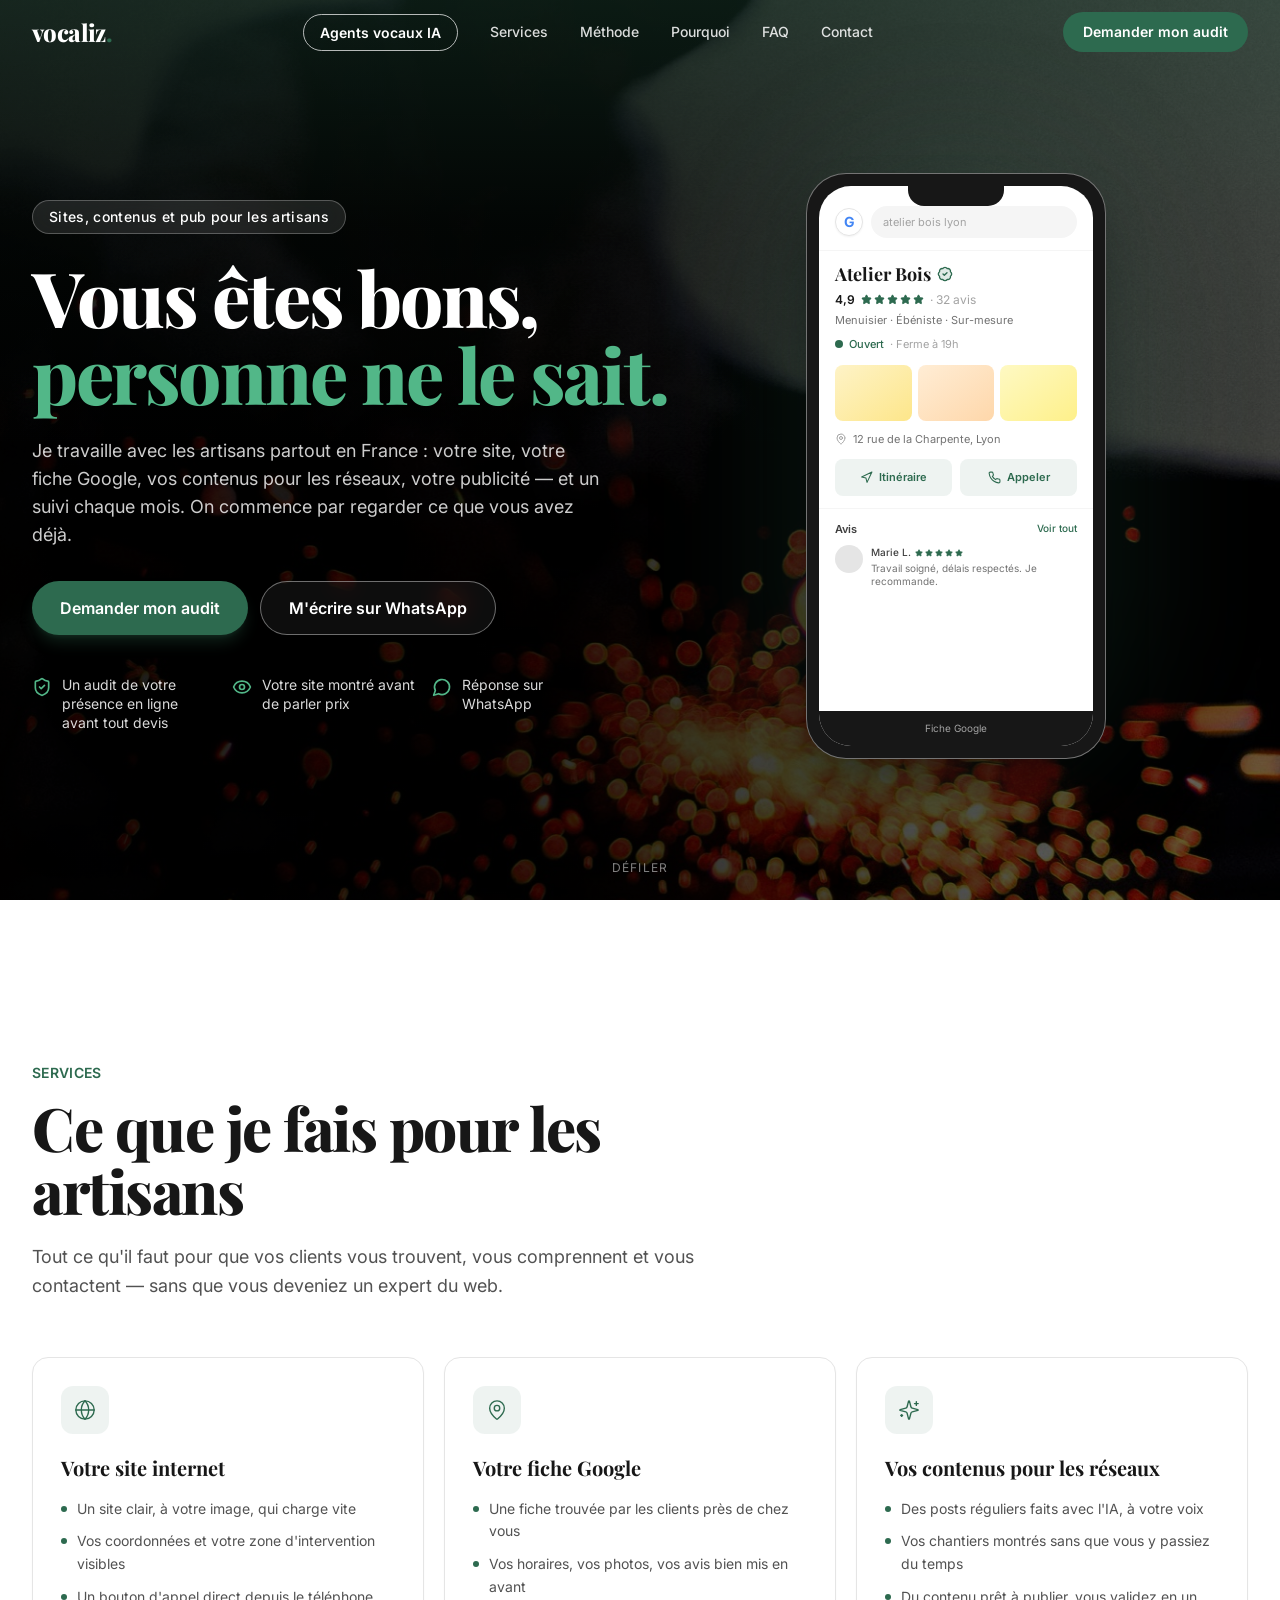
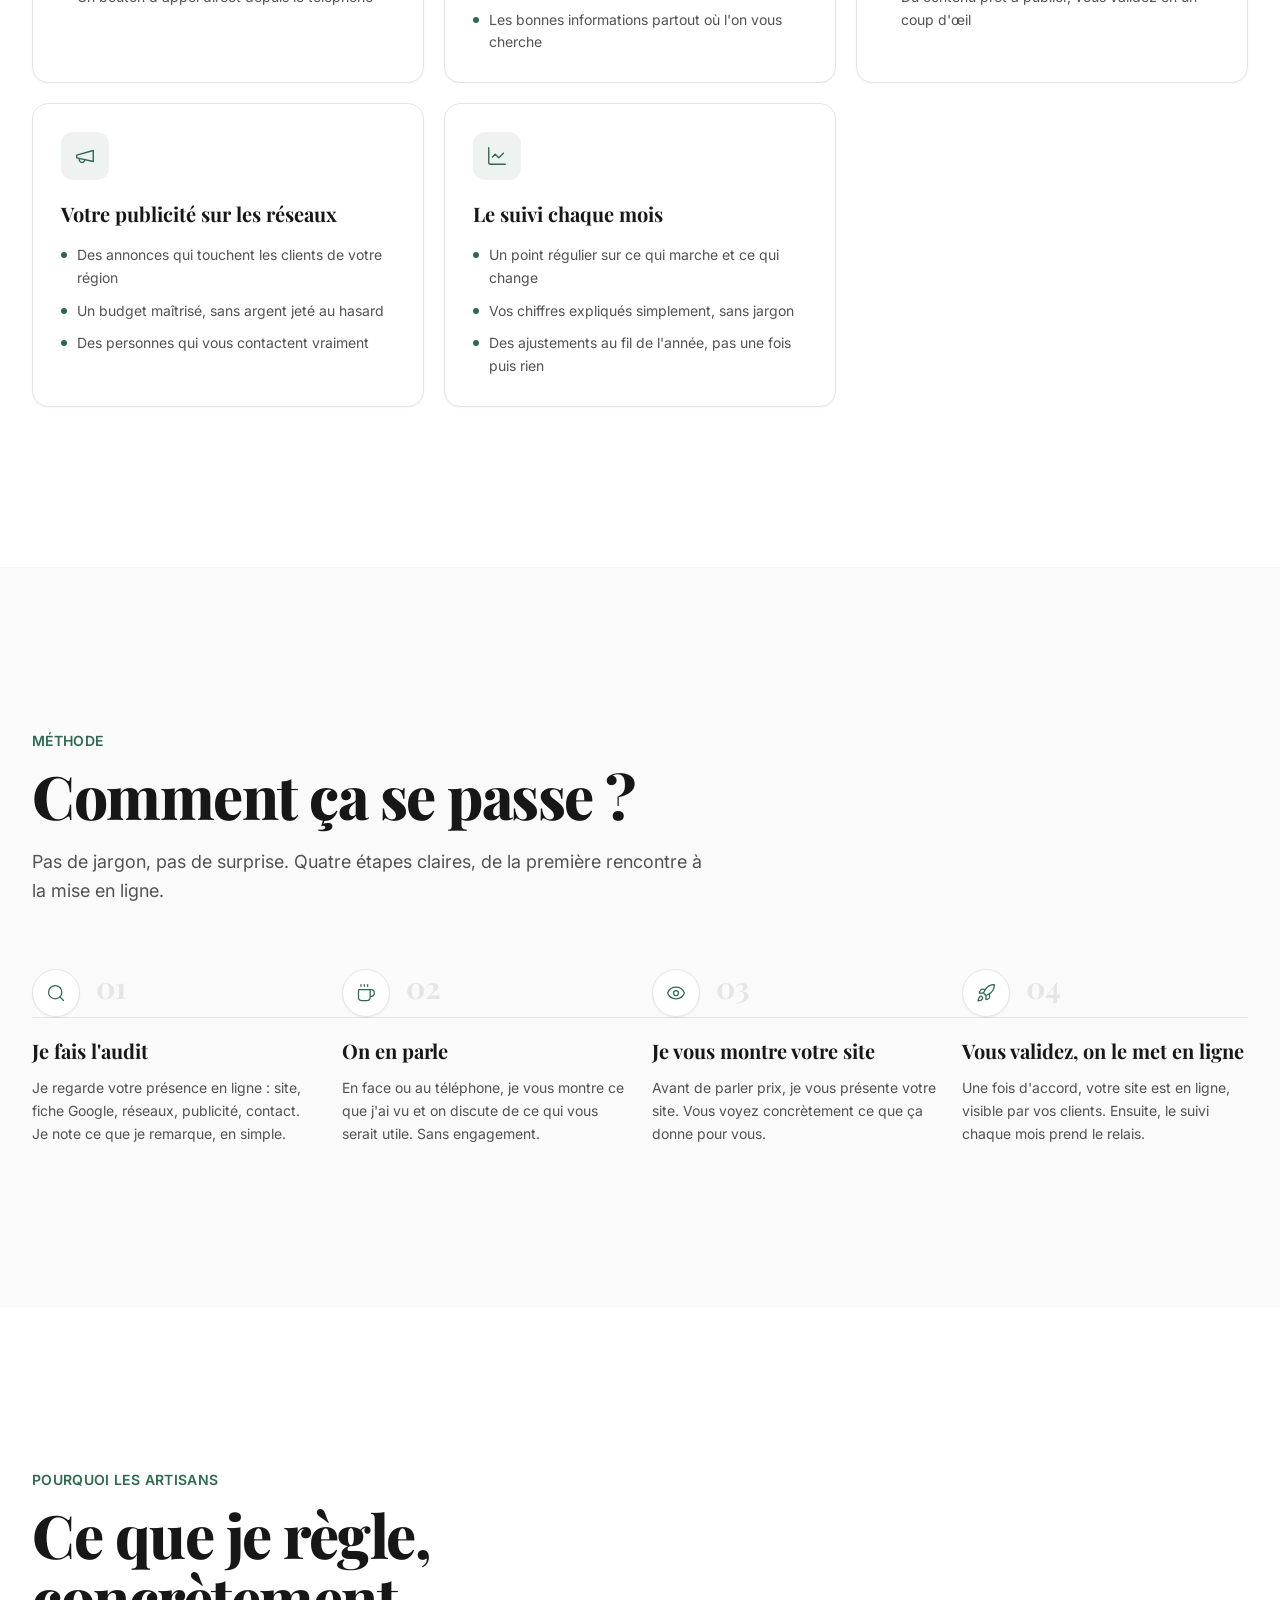
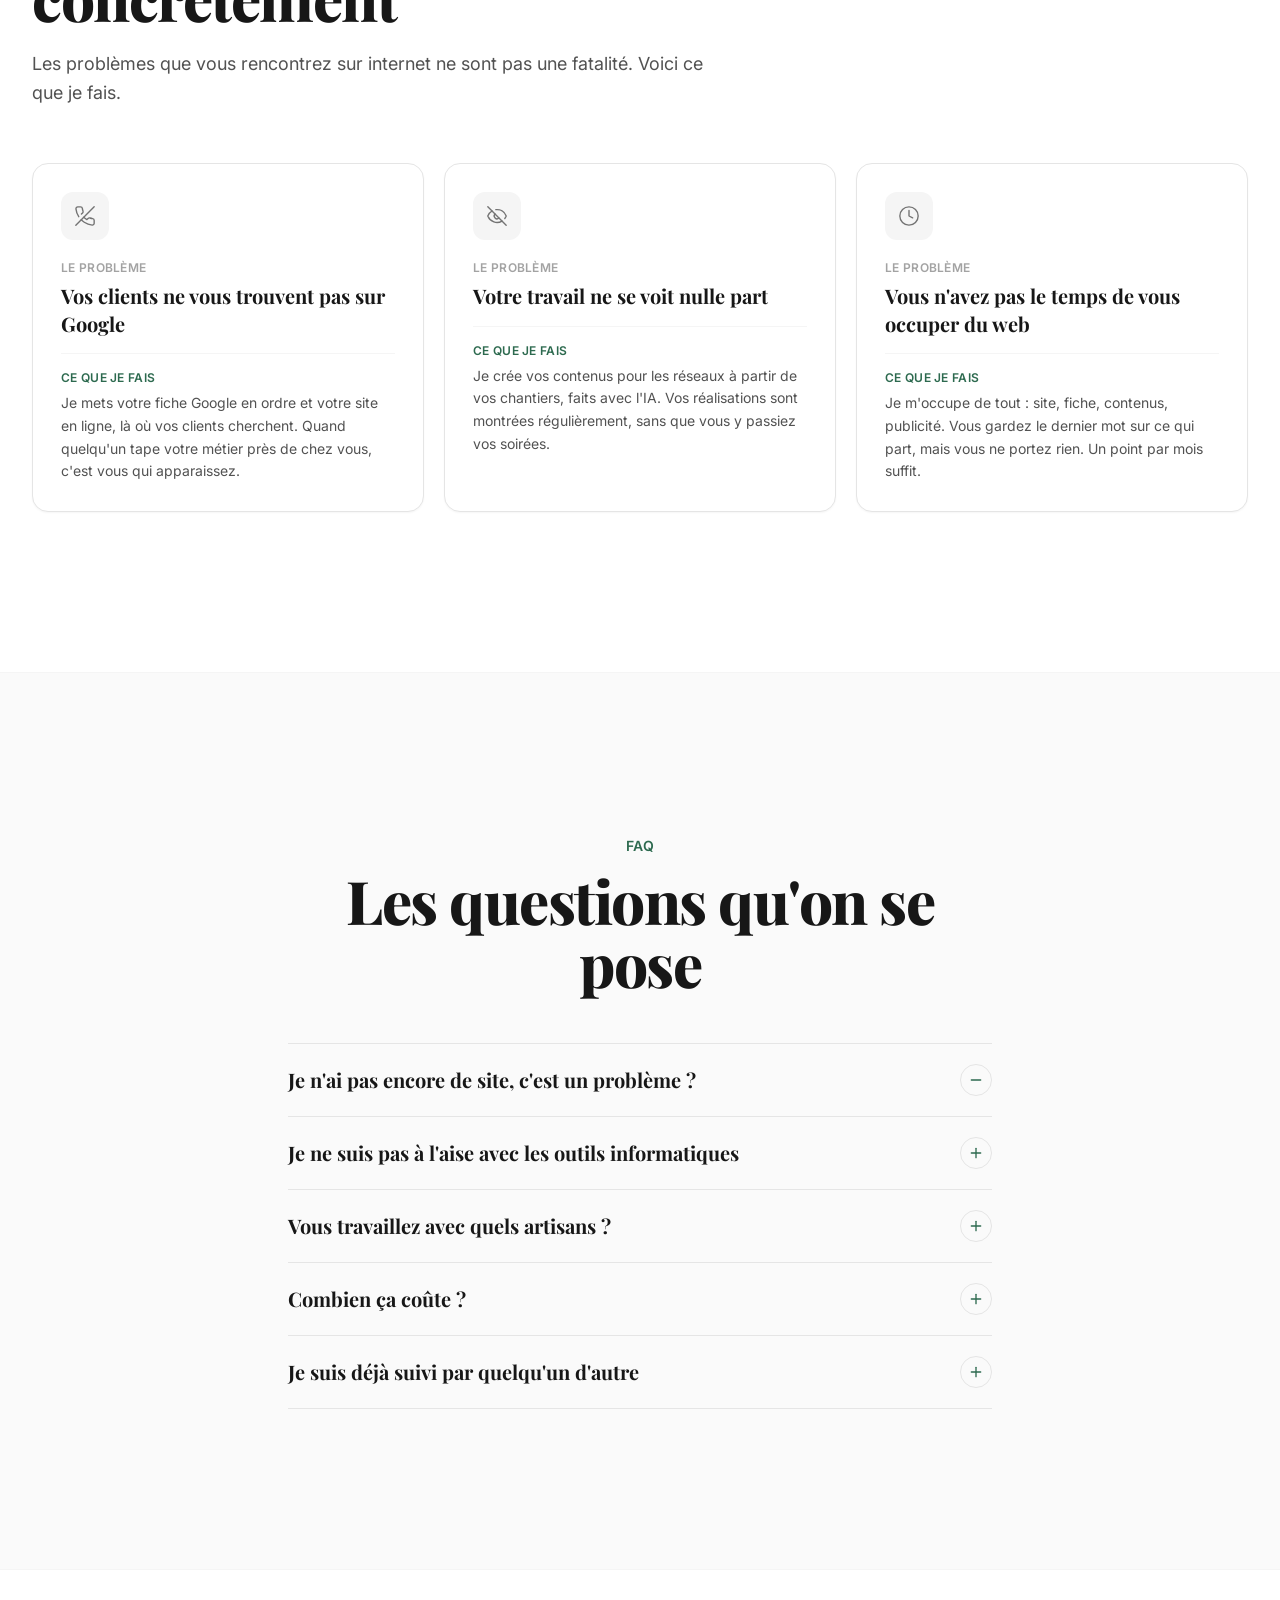
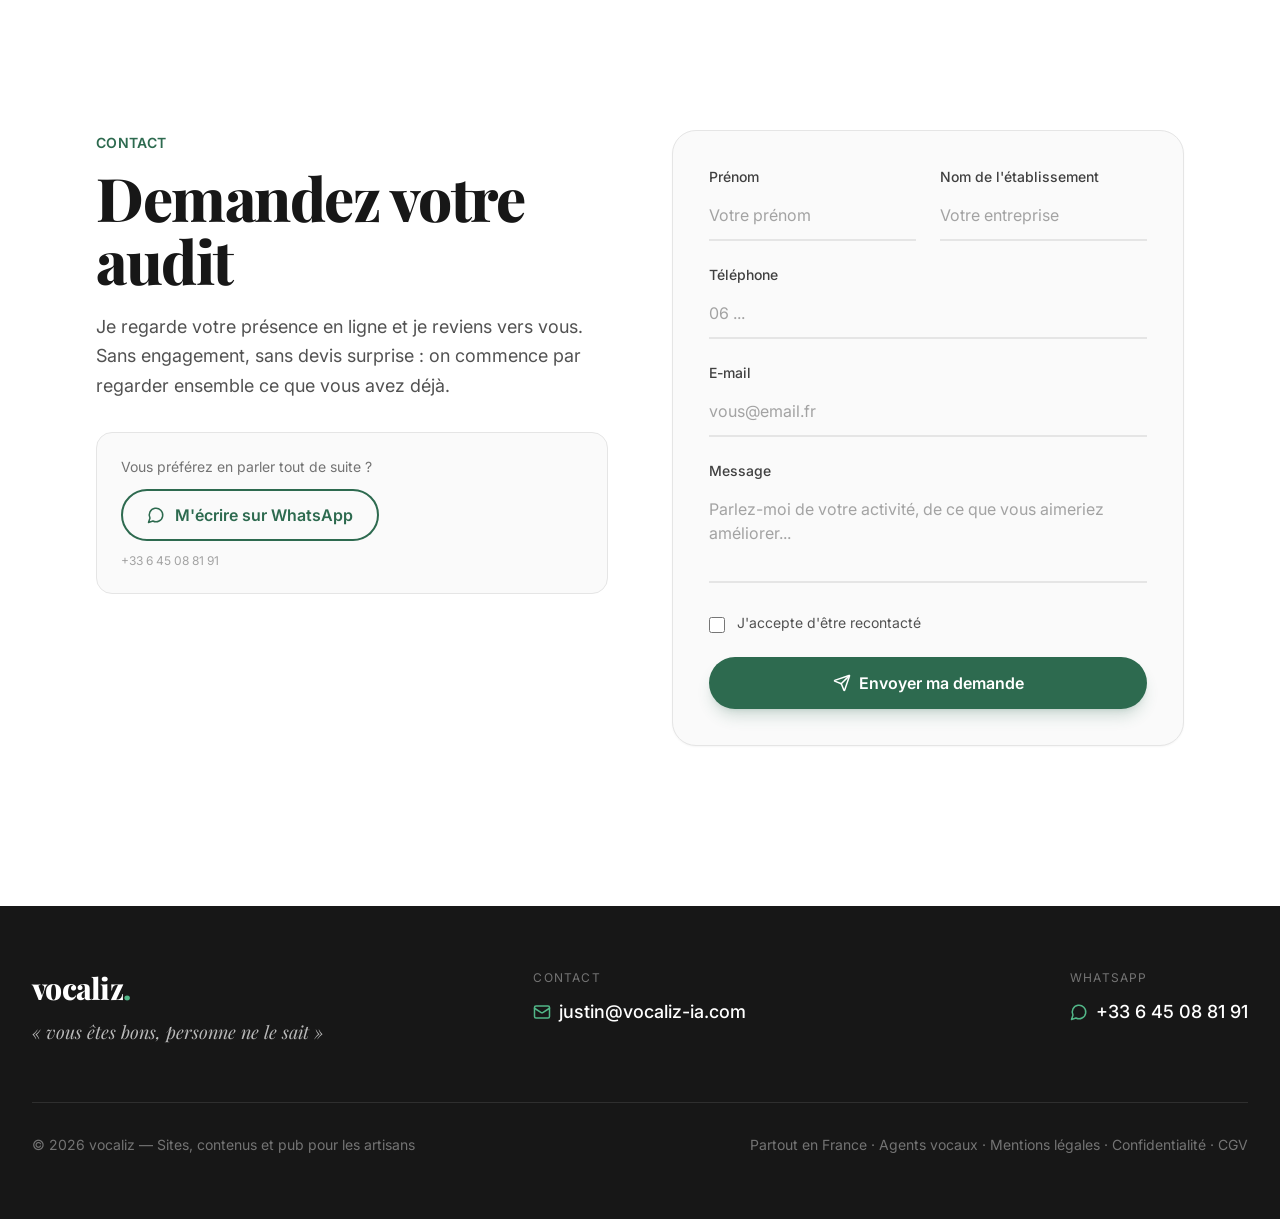
==== sites-web.html @ ac2365e2 "Ajout de la page création de site, photo d'accueil et simulateur mobile" ====
<!DOCTYPE html>
<html lang="fr">
<head>
<meta charset="UTF-8">
<meta name="viewport" content="width=device-width, initial-scale=1.0">
<title>Vocaliz — Sites, contenus et pub pour les artisans</title>
<meta name="description" content="Site internet, fiche Google, contenus pour les réseaux et publicité pour les artisans, avec un suivi chaque mois. Audit de votre présence en ligne avant tout devis.">
<link rel="canonical" href="https://vocaliz-ia.com/sites-web.html">
<meta name="theme-color" content="#ffffff">
<meta property="og:type" content="website">
<meta property="og:url" content="https://vocaliz-ia.com/sites-web.html">
<meta property="og:site_name" content="Vocaliz">
<meta property="og:locale" content="fr_FR">
<meta property="og:title" content="Vocaliz — Vous êtes bons, personne ne le sait">
<meta property="og:description" content="Votre site, votre fiche Google, vos contenus et votre publicité, pour les artisans. Un audit avant tout devis.">
<meta property="og:image" content="https://vocaliz-ia.com/og-image.png">
<link rel="icon" href="/favicon.ico" sizes="48x48 96x96">
<link rel="icon" type="image/png" sizes="96x96" href="/favicon-96.png">
<link rel="icon" type="image/png" sizes="192x192" href="/favicon-192.png">
<link rel="icon" type="image/svg+xml" href="/logo.svg">
<link rel="apple-touch-icon" sizes="180x180" href="/apple-touch-icon.png">
<link rel="manifest" href="/site.webmanifest">
<link rel="preconnect" href="https://fonts.googleapis.com">
<link rel="preconnect" href="https://fonts.gstatic.com" crossorigin>
<link href="https://fonts.googleapis.com/css2?family=Playfair+Display:wght@500;600;700;800;900&family=Inter:wght@300;400;500;600;700&display=swap" rel="stylesheet">
<link rel="stylesheet" href="sites-web.css">
</head>
<body>
<div class="bg-white text-neutral-900 font-body antialiased"><header id="hdr" class="fixed top-0 inset-x-0 z-50 transition-all duration-300 bg-transparent"><nav class="mx-auto max-w-7xl px-5 sm:px-8 h-16 flex items-center justify-between"><a href="#top" data-go="#top" class="font-heading text-2xl font-extrabold tracking-tight text-neutral-900">vocaliz<span class="text-[#2d6a4f]">.</span></a><div class="hidden md:flex items-center gap-8"><a href="/" class="agents-link">Agents vocaux IA</a><button data-go="#services" class="text-sm font-medium text-neutral-600 hover:text-[#2d6a4f] transition-colors">Services</button><button data-go="#methode" class="text-sm font-medium text-neutral-600 hover:text-[#2d6a4f] transition-colors">Méthode</button><button data-go="#pourquoi" class="text-sm font-medium text-neutral-600 hover:text-[#2d6a4f] transition-colors">Pourquoi</button><button data-go="#faq" class="text-sm font-medium text-neutral-600 hover:text-[#2d6a4f] transition-colors">FAQ</button><button data-go="#contact" class="text-sm font-medium text-neutral-600 hover:text-[#2d6a4f] transition-colors">Contact</button></div><div class="hidden md:block"><button data-go="#contact" class="group relative overflow-hidden rounded-full bg-[#2d6a4f] px-5 py-2.5 text-sm font-semibold text-white transition-transform duration-300 hover:-translate-y-0.5"><span class="relative z-10">Demander mon audit</span></button></div><button id="mbtn" class="md:hidden p-2 text-neutral-900" aria-label="Menu" aria-expanded="false"><svg xmlns="http://www.w3.org/2000/svg" width="22" height="22" viewBox="0 0 24 24" fill="none" stroke="currentColor" stroke-width="2" stroke-linecap="round" stroke-linejoin="round" class="lucide lucide-menu"><line x1="4" x2="20" y1="12" y2="12"></line><line x1="4" x2="20" y1="6" y2="6"></line><line x1="4" x2="20" y1="18" y2="18"></line></svg></button></nav><div id="mnav" class="md:hidden hidden bg-white border-t border-black/5 px-5 py-4 flex flex-col gap-1"><a href="/" class="mnav-agents">📞 Agents vocaux</a><button data-go="#services" class="text-left py-2.5 text-base font-medium text-neutral-700 hover:text-[#2d6a4f]">Services</button><button data-go="#methode" class="text-left py-2.5 text-base font-medium text-neutral-700 hover:text-[#2d6a4f]">Méthode</button><button data-go="#pourquoi" class="text-left py-2.5 text-base font-medium text-neutral-700 hover:text-[#2d6a4f]">Pourquoi</button><button data-go="#faq" class="text-left py-2.5 text-base font-medium text-neutral-700 hover:text-[#2d6a4f]">FAQ</button><button data-go="#contact" class="text-left py-2.5 text-base font-medium text-neutral-700 hover:text-[#2d6a4f]">Contact</button><button data-go="#contact" class="mt-2 rounded-full bg-[#2d6a4f] px-5 py-3 text-sm font-semibold text-white">Demander mon audit</button></div></header><main><section id="top" class="relative min-h-screen flex items-center overflow-hidden"><div class="absolute inset-0"><img src="sites-web-hero.jpg" fetchpriority="high" alt="" class="h-full w-full object-cover"><div class="absolute inset-0 bg-gradient-to-r from-black/85 via-black/70 to-black/40"></div><div class="absolute inset-0 bg-black/30"></div><div class="absolute inset-x-0 top-0 h-1/2 bg-gradient-to-b from-[#2d6a4f]/25 via-[#2d6a4f]/5 to-transparent"></div></div><div class="relative mx-auto max-w-7xl px-5 sm:px-8 pt-28 pb-20 grid lg:grid-cols-2 gap-12 items-center w-full"><div class="text-white"><span class="inline-flex items-center rounded-full border border-white/25 bg-white/10 backdrop-blur-md px-4 py-1.5 text-xs sm:text-sm font-medium tracking-wide">Sites, contenus et pub pour les artisans</span><h1 class="mt-6 font-heading font-extrabold leading-[1.02] tracking-tight text-[clamp(2.5rem,6vw,4.75rem)]"><span class="whitespace-nowrap">Vous êtes bons,</span><br><span class="text-[#52b788] whitespace-nowrap">personne ne le sait.</span></h1><p class="mt-6 max-w-xl text-base sm:text-lg text-white/80 leading-relaxed" data-rv>Je travaille avec les artisans partout en France : votre site, votre fiche Google, vos contenus pour les réseaux, votre publicité — et un suivi chaque mois. On commence par regarder ce que vous avez déjà.</p><div class="mt-8 flex flex-col sm:flex-row gap-3" data-rv><button data-go="#contact" class="group relative overflow-hidden rounded-full bg-[#2d6a4f] px-7 py-3.5 text-base font-semibold text-white transition-transform duration-300 hover:-translate-y-0.5 shadow-lg shadow-[#2d6a4f]/30">Demander mon audit</button><a href="https://wa.me/33645088191" target="_blank" rel="noreferrer" class="rounded-full border border-white/40 bg-white/5 backdrop-blur-md px-7 py-3.5 text-base font-semibold text-white transition-all duration-300 hover:bg-white/15 hover:-translate-y-0.5">M'écrire sur WhatsApp</a></div><div class="mt-10 grid sm:grid-cols-3 gap-4 max-w-2xl" data-rv><div class="flex items-start gap-2.5"><svg xmlns="http://www.w3.org/2000/svg" width="20" height="20" viewBox="0 0 24 24" fill="none" stroke="currentColor" stroke-width="2" stroke-linecap="round" stroke-linejoin="round" class="lucide lucide-shield-check mt-0.5 shrink-0 text-[#52b788]"><path d="M20 13c0 5-3.5 7.5-7.66 8.95a1 1 0 0 1-.67-.01C7.5 20.5 4 18 4 13V6a1 1 0 0 1 1-1c2 0 4.5-1.2 6.24-2.72a1.17 1.17 0 0 1 1.52 0C14.51 3.81 17 5 19 5a1 1 0 0 1 1 1z"></path><path d="m9 12 2 2 4-4"></path></svg><span class="text-sm text-white/85 leading-snug">Un audit de votre présence en ligne avant tout devis</span></div><div class="flex items-start gap-2.5"><svg xmlns="http://www.w3.org/2000/svg" width="20" height="20" viewBox="0 0 24 24" fill="none" stroke="currentColor" stroke-width="2" stroke-linecap="round" stroke-linejoin="round" class="lucide lucide-eye mt-0.5 shrink-0 text-[#52b788]"><path d="M2.062 12.348a1 1 0 0 1 0-.696 10.75 10.75 0 0 1 19.876 0 1 1 0 0 1 0 .696 10.75 10.75 0 0 1-19.876 0"></path><circle cx="12" cy="12" r="3"></circle></svg><span class="text-sm text-white/85 leading-snug">Votre site montré avant de parler prix</span></div><div class="flex items-start gap-2.5"><svg xmlns="http://www.w3.org/2000/svg" width="20" height="20" viewBox="0 0 24 24" fill="none" stroke="currentColor" stroke-width="2" stroke-linecap="round" stroke-linejoin="round" class="lucide lucide-message-circle mt-0.5 shrink-0 text-[#52b788]"><path d="M7.9 20A9 9 0 1 0 4 16.1L2 22Z"></path></svg><span class="text-sm text-white/85 leading-snug">Réponse sur WhatsApp</span></div></div></div><div class="hidden lg:flex justify-center" data-rv><div class="relative mx-auto w-[270px] sm:w-[300px]"><div class="absolute -inset-6 bg-[#2d6a4f]/20 blur-3xl rounded-full"></div><div class="relative rounded-[2.5rem] border border-white/40 bg-neutral-900 p-3 shadow-2xl shadow-black/40 backdrop-blur-sm"><div class="absolute top-3 left-1/2 -translate-x-1/2 h-5 w-24 rounded-b-2xl bg-neutral-900 z-10"></div><div class="rounded-[2rem] overflow-hidden bg-white h-[560px] flex flex-col"><div class="px-4 pt-5 pb-3 flex items-center gap-2"><div class="h-7 w-7 rounded-full bg-white border border-neutral-200 flex items-center justify-center shadow-sm"><span class="text-sm font-bold text-[#4285F4]">G</span></div><div class="flex-1 h-8 rounded-full bg-neutral-100 flex items-center px-3"><span class="text-[11px] text-neutral-400">atelier bois lyon</span></div></div><div class="px-4 py-3 border-t border-neutral-100"><div class="flex items-center gap-1.5"><h3 class="font-heading text-lg font-bold text-neutral-900 leading-tight">Atelier Bois</h3><svg xmlns="http://www.w3.org/2000/svg" width="16" height="16" viewBox="0 0 24 24" fill="none" stroke="currentColor" stroke-width="2" stroke-linecap="round" stroke-linejoin="round" class="lucide lucide-badge-check text-[#2d6a4f] fill-[#2d6a4f]/15"><path d="M3.85 8.62a4 4 0 0 1 4.78-4.77 4 4 0 0 1 6.74 0 4 4 0 0 1 4.78 4.78 4 4 0 0 1 0 6.74 4 4 0 0 1-4.77 4.78 4 4 0 0 1-6.75 0 4 4 0 0 1-4.78-4.77 4 4 0 0 1 0-6.76Z"></path><path d="m9 12 2 2 4-4"></path></svg></div><div class="mt-1.5 flex items-center gap-1.5"><span class="text-xs font-semibold text-neutral-900">4,9</span><div class="flex gap-0.5"><svg xmlns="http://www.w3.org/2000/svg" width="11" height="11" viewBox="0 0 24 24" fill="none" stroke="currentColor" stroke-width="2" stroke-linecap="round" stroke-linejoin="round" class="lucide lucide-star fill-[#2d6a4f] text-[#2d6a4f]"><path d="M11.525 2.295a.53.53 0 0 1 .95 0l2.31 4.679a2.123 2.123 0 0 0 1.595 1.16l5.166.756a.53.53 0 0 1 .294.904l-3.736 3.638a2.123 2.123 0 0 0-.611 1.878l.882 5.14a.53.53 0 0 1-.771.56l-4.618-2.428a2.122 2.122 0 0 0-1.973 0L6.396 21.01a.53.53 0 0 1-.77-.56l.881-5.139a2.122 2.122 0 0 0-.611-1.879L2.16 9.795a.53.53 0 0 1 .294-.906l5.165-.755a2.122 2.122 0 0 0 1.597-1.16z"></path></svg><svg xmlns="http://www.w3.org/2000/svg" width="11" height="11" viewBox="0 0 24 24" fill="none" stroke="currentColor" stroke-width="2" stroke-linecap="round" stroke-linejoin="round" class="lucide lucide-star fill-[#2d6a4f] text-[#2d6a4f]"><path d="M11.525 2.295a.53.53 0 0 1 .95 0l2.31 4.679a2.123 2.123 0 0 0 1.595 1.16l5.166.756a.53.53 0 0 1 .294.904l-3.736 3.638a2.123 2.123 0 0 0-.611 1.878l.882 5.14a.53.53 0 0 1-.771.56l-4.618-2.428a2.122 2.122 0 0 0-1.973 0L6.396 21.01a.53.53 0 0 1-.77-.56l.881-5.139a2.122 2.122 0 0 0-.611-1.879L2.16 9.795a.53.53 0 0 1 .294-.906l5.165-.755a2.122 2.122 0 0 0 1.597-1.16z"></path></svg><svg xmlns="http://www.w3.org/2000/svg" width="11" height="11" viewBox="0 0 24 24" fill="none" stroke="currentColor" stroke-width="2" stroke-linecap="round" stroke-linejoin="round" class="lucide lucide-star fill-[#2d6a4f] text-[#2d6a4f]"><path d="M11.525 2.295a.53.53 0 0 1 .95 0l2.31 4.679a2.123 2.123 0 0 0 1.595 1.16l5.166.756a.53.53 0 0 1 .294.904l-3.736 3.638a2.123 2.123 0 0 0-.611 1.878l.882 5.14a.53.53 0 0 1-.771.56l-4.618-2.428a2.122 2.122 0 0 0-1.973 0L6.396 21.01a.53.53 0 0 1-.77-.56l.881-5.139a2.122 2.122 0 0 0-.611-1.879L2.16 9.795a.53.53 0 0 1 .294-.906l5.165-.755a2.122 2.122 0 0 0 1.597-1.16z"></path></svg><svg xmlns="http://www.w3.org/2000/svg" width="11" height="11" viewBox="0 0 24 24" fill="none" stroke="currentColor" stroke-width="2" stroke-linecap="round" stroke-linejoin="round" class="lucide lucide-star fill-[#2d6a4f] text-[#2d6a4f]"><path d="M11.525 2.295a.53.53 0 0 1 .95 0l2.31 4.679a2.123 2.123 0 0 0 1.595 1.16l5.166.756a.53.53 0 0 1 .294.904l-3.736 3.638a2.123 2.123 0 0 0-.611 1.878l.882 5.14a.53.53 0 0 1-.771.56l-4.618-2.428a2.122 2.122 0 0 0-1.973 0L6.396 21.01a.53.53 0 0 1-.77-.56l.881-5.139a2.122 2.122 0 0 0-.611-1.879L2.16 9.795a.53.53 0 0 1 .294-.906l5.165-.755a2.122 2.122 0 0 0 1.597-1.16z"></path></svg><svg xmlns="http://www.w3.org/2000/svg" width="11" height="11" viewBox="0 0 24 24" fill="none" stroke="currentColor" stroke-width="2" stroke-linecap="round" stroke-linejoin="round" class="lucide lucide-star fill-[#2d6a4f] text-[#2d6a4f]"><path d="M11.525 2.295a.53.53 0 0 1 .95 0l2.31 4.679a2.123 2.123 0 0 0 1.595 1.16l5.166.756a.53.53 0 0 1 .294.904l-3.736 3.638a2.123 2.123 0 0 0-.611 1.878l.882 5.14a.53.53 0 0 1-.771.56l-4.618-2.428a2.122 2.122 0 0 0-1.973 0L6.396 21.01a.53.53 0 0 1-.77-.56l.881-5.139a2.122 2.122 0 0 0-.611-1.879L2.16 9.795a.53.53 0 0 1 .294-.906l5.165-.755a2.122 2.122 0 0 0 1.597-1.16z"></path></svg></div><span class="text-xs text-neutral-400">· 32 avis</span></div><p class="mt-1 text-[11px] text-neutral-500">Menuisier · Ébéniste · Sur-mesure</p><div class="mt-2 flex items-center gap-1.5"><span class="h-2 w-2 rounded-full bg-[#2d6a4f]"></span><span class="text-[11px] font-medium text-[#2d6a4f]">Ouvert</span><span class="text-[11px] text-neutral-400">· Ferme à 19h</span></div></div><div class="px-4 flex gap-1.5"><div class="h-14 flex-1 rounded-lg bg-gradient-to-br from-amber-100 to-amber-200"></div><div class="h-14 flex-1 rounded-lg bg-gradient-to-br from-orange-100 to-orange-200"></div><div class="h-14 flex-1 rounded-lg bg-gradient-to-br from-yellow-100 to-yellow-200"></div></div><div class="px-4 mt-2.5 flex items-center gap-1.5"><svg xmlns="http://www.w3.org/2000/svg" width="12" height="12" viewBox="0 0 24 24" fill="none" stroke="currentColor" stroke-width="2" stroke-linecap="round" stroke-linejoin="round" class="lucide lucide-map-pin text-neutral-400"><path d="M20 10c0 4.993-5.539 10.193-7.399 11.799a1 1 0 0 1-1.202 0C9.539 20.193 4 14.993 4 10a8 8 0 0 1 16 0"></path><circle cx="12" cy="10" r="3"></circle></svg><span class="text-[11px] text-neutral-500">12 rue de la Charpente, Lyon</span></div><div class="px-4 mt-3 grid grid-cols-2 gap-2"><div class="rounded-lg bg-[#2d6a4f]/8 flex items-center justify-center gap-1.5 py-2.5"><svg xmlns="http://www.w3.org/2000/svg" width="13" height="13" viewBox="0 0 24 24" fill="none" stroke="currentColor" stroke-width="2" stroke-linecap="round" stroke-linejoin="round" class="lucide lucide-navigation text-[#2d6a4f]"><polygon points="3 11 22 2 13 21 11 13 3 11"></polygon></svg><span class="text-[11px] font-semibold text-[#2d6a4f]">Itinéraire</span></div><div class="rounded-lg bg-[#2d6a4f]/8 flex items-center justify-center gap-1.5 py-2.5"><svg xmlns="http://www.w3.org/2000/svg" width="13" height="13" viewBox="0 0 24 24" fill="none" stroke="currentColor" stroke-width="2" stroke-linecap="round" stroke-linejoin="round" class="lucide lucide-phone text-[#2d6a4f]"><path d="M22 16.92v3a2 2 0 0 1-2.18 2 19.79 19.79 0 0 1-8.63-3.07 19.5 19.5 0 0 1-6-6 19.79 19.79 0 0 1-3.07-8.67A2 2 0 0 1 4.11 2h3a2 2 0 0 1 2 1.72 12.84 12.84 0 0 0 .7 2.81 2 2 0 0 1-.45 2.11L8.09 9.91a16 16 0 0 0 6 6l1.27-1.27a2 2 0 0 1 2.11-.45 12.84 12.84 0 0 0 2.81.7A2 2 0 0 1 22 16.92z"></path></svg><span class="text-[11px] font-semibold text-[#2d6a4f]">Appeler</span></div></div><div class="px-4 mt-3 pt-3 border-t border-neutral-100"><div class="flex items-center justify-between mb-2"><span class="text-[11px] font-semibold text-neutral-700">Avis</span><span class="text-[10px] text-[#2d6a4f] font-medium">Voir tout</span></div><div class="flex gap-2"><div class="h-7 w-7 rounded-full bg-neutral-200 shrink-0"></div><div class="flex-1"><div class="flex items-center gap-1"><span class="text-[10px] font-medium text-neutral-700">Marie L.</span><div class="flex gap-0.5"><svg xmlns="http://www.w3.org/2000/svg" width="8" height="8" viewBox="0 0 24 24" fill="none" stroke="currentColor" stroke-width="2" stroke-linecap="round" stroke-linejoin="round" class="lucide lucide-star fill-[#2d6a4f] text-[#2d6a4f]"><path d="M11.525 2.295a.53.53 0 0 1 .95 0l2.31 4.679a2.123 2.123 0 0 0 1.595 1.16l5.166.756a.53.53 0 0 1 .294.904l-3.736 3.638a2.123 2.123 0 0 0-.611 1.878l.882 5.14a.53.53 0 0 1-.771.56l-4.618-2.428a2.122 2.122 0 0 0-1.973 0L6.396 21.01a.53.53 0 0 1-.77-.56l.881-5.139a2.122 2.122 0 0 0-.611-1.879L2.16 9.795a.53.53 0 0 1 .294-.906l5.165-.755a2.122 2.122 0 0 0 1.597-1.16z"></path></svg><svg xmlns="http://www.w3.org/2000/svg" width="8" height="8" viewBox="0 0 24 24" fill="none" stroke="currentColor" stroke-width="2" stroke-linecap="round" stroke-linejoin="round" class="lucide lucide-star fill-[#2d6a4f] text-[#2d6a4f]"><path d="M11.525 2.295a.53.53 0 0 1 .95 0l2.31 4.679a2.123 2.123 0 0 0 1.595 1.16l5.166.756a.53.53 0 0 1 .294.904l-3.736 3.638a2.123 2.123 0 0 0-.611 1.878l.882 5.14a.53.53 0 0 1-.771.56l-4.618-2.428a2.122 2.122 0 0 0-1.973 0L6.396 21.01a.53.53 0 0 1-.77-.56l.881-5.139a2.122 2.122 0 0 0-.611-1.879L2.16 9.795a.53.53 0 0 1 .294-.906l5.165-.755a2.122 2.122 0 0 0 1.597-1.16z"></path></svg><svg xmlns="http://www.w3.org/2000/svg" width="8" height="8" viewBox="0 0 24 24" fill="none" stroke="currentColor" stroke-width="2" stroke-linecap="round" stroke-linejoin="round" class="lucide lucide-star fill-[#2d6a4f] text-[#2d6a4f]"><path d="M11.525 2.295a.53.53 0 0 1 .95 0l2.31 4.679a2.123 2.123 0 0 0 1.595 1.16l5.166.756a.53.53 0 0 1 .294.904l-3.736 3.638a2.123 2.123 0 0 0-.611 1.878l.882 5.14a.53.53 0 0 1-.771.56l-4.618-2.428a2.122 2.122 0 0 0-1.973 0L6.396 21.01a.53.53 0 0 1-.77-.56l.881-5.139a2.122 2.122 0 0 0-.611-1.879L2.16 9.795a.53.53 0 0 1 .294-.906l5.165-.755a2.122 2.122 0 0 0 1.597-1.16z"></path></svg><svg xmlns="http://www.w3.org/2000/svg" width="8" height="8" viewBox="0 0 24 24" fill="none" stroke="currentColor" stroke-width="2" stroke-linecap="round" stroke-linejoin="round" class="lucide lucide-star fill-[#2d6a4f] text-[#2d6a4f]"><path d="M11.525 2.295a.53.53 0 0 1 .95 0l2.31 4.679a2.123 2.123 0 0 0 1.595 1.16l5.166.756a.53.53 0 0 1 .294.904l-3.736 3.638a2.123 2.123 0 0 0-.611 1.878l.882 5.14a.53.53 0 0 1-.771.56l-4.618-2.428a2.122 2.122 0 0 0-1.973 0L6.396 21.01a.53.53 0 0 1-.77-.56l.881-5.139a2.122 2.122 0 0 0-.611-1.879L2.16 9.795a.53.53 0 0 1 .294-.906l5.165-.755a2.122 2.122 0 0 0 1.597-1.16z"></path></svg><svg xmlns="http://www.w3.org/2000/svg" width="8" height="8" viewBox="0 0 24 24" fill="none" stroke="currentColor" stroke-width="2" stroke-linecap="round" stroke-linejoin="round" class="lucide lucide-star fill-[#2d6a4f] text-[#2d6a4f]"><path d="M11.525 2.295a.53.53 0 0 1 .95 0l2.31 4.679a2.123 2.123 0 0 0 1.595 1.16l5.166.756a.53.53 0 0 1 .294.904l-3.736 3.638a2.123 2.123 0 0 0-.611 1.878l.882 5.14a.53.53 0 0 1-.771.56l-4.618-2.428a2.122 2.122 0 0 0-1.973 0L6.396 21.01a.53.53 0 0 1-.77-.56l.881-5.139a2.122 2.122 0 0 0-.611-1.879L2.16 9.795a.53.53 0 0 1 .294-.906l5.165-.755a2.122 2.122 0 0 0 1.597-1.16z"></path></svg></div></div><p class="text-[10px] text-neutral-500 leading-tight mt-0.5">Travail soigné, délais respectés. Je recommande.</p></div></div></div><div class="mt-auto bg-neutral-900 px-4 py-2.5 flex items-center justify-center"><span class="text-[10px] text-white/60">Fiche Google</span></div></div></div></div></div></div><div class="absolute bottom-6 left-1/2 -translate-x-1/2 text-white/50 text-xs tracking-widest uppercase hidden sm:block">défiler</div></section><section id="services" class="py-28 sm:py-40 bg-white"><div class="mx-auto max-w-7xl px-5 sm:px-8"><div class="max-w-2xl"><span class="text-sm font-semibold tracking-wide text-[#2d6a4f] uppercase">Services</span><h2 class="mt-3 font-heading font-extrabold tracking-tight text-neutral-900 text-[clamp(2.25rem,5vw,3.75rem)] leading-[1.05]">Ce que je fais pour les artisans</h2><p class="mt-5 text-lg text-neutral-600 leading-relaxed">Tout ce qu'il faut pour que vos clients vous trouvent, vous comprennent et vous contactent — sans que vous deveniez un expert du web.</p></div><div class="mt-14 grid sm:grid-cols-2 lg:grid-cols-3 gap-5"><div class="group rounded-2xl border border-neutral-200 bg-white p-7 shadow-[0_1px_2px_rgba(0,0,0,0.04)] transition-all duration-300 hover:-translate-y-1 hover:shadow-[0_18px_40px_-12px_rgba(0,0,0,0.12)] hover:border-[#2d6a4f]/40" data-rv><div class="inline-flex h-12 w-12 items-center justify-center rounded-xl bg-[#2d6a4f]/8 text-[#2d6a4f] transition-colors group-hover:bg-[#2d6a4f] group-hover:text-white"><svg xmlns="http://www.w3.org/2000/svg" width="22" height="22" viewBox="0 0 24 24" fill="none" stroke="currentColor" stroke-width="1.5" stroke-linecap="round" stroke-linejoin="round" class="lucide lucide-globe"><circle cx="12" cy="12" r="10"></circle><path d="M12 2a14.5 14.5 0 0 0 0 20 14.5 14.5 0 0 0 0-20"></path><path d="M2 12h20"></path></svg></div><h3 class="mt-5 font-heading text-xl font-bold text-neutral-900">Votre site internet</h3><ul class="mt-4 space-y-2.5"><li class="flex items-start gap-2.5 text-sm text-neutral-600 leading-relaxed"><span class="mt-2 h-1.5 w-1.5 shrink-0 rounded-full bg-[#2d6a4f]"></span>Un site clair, à votre image, qui charge vite</li><li class="flex items-start gap-2.5 text-sm text-neutral-600 leading-relaxed"><span class="mt-2 h-1.5 w-1.5 shrink-0 rounded-full bg-[#2d6a4f]"></span>Vos coordonnées et votre zone d'intervention visibles</li><li class="flex items-start gap-2.5 text-sm text-neutral-600 leading-relaxed"><span class="mt-2 h-1.5 w-1.5 shrink-0 rounded-full bg-[#2d6a4f]"></span>Un bouton d'appel direct depuis le téléphone</li></ul></div><div class="group rounded-2xl border border-neutral-200 bg-white p-7 shadow-[0_1px_2px_rgba(0,0,0,0.04)] transition-all duration-300 hover:-translate-y-1 hover:shadow-[0_18px_40px_-12px_rgba(0,0,0,0.12)] hover:border-[#2d6a4f]/40" data-rv><div class="inline-flex h-12 w-12 items-center justify-center rounded-xl bg-[#2d6a4f]/8 text-[#2d6a4f] transition-colors group-hover:bg-[#2d6a4f] group-hover:text-white"><svg xmlns="http://www.w3.org/2000/svg" width="22" height="22" viewBox="0 0 24 24" fill="none" stroke="currentColor" stroke-width="1.5" stroke-linecap="round" stroke-linejoin="round" class="lucide lucide-map-pin"><path d="M20 10c0 4.993-5.539 10.193-7.399 11.799a1 1 0 0 1-1.202 0C9.539 20.193 4 14.993 4 10a8 8 0 0 1 16 0"></path><circle cx="12" cy="10" r="3"></circle></svg></div><h3 class="mt-5 font-heading text-xl font-bold text-neutral-900">Votre fiche Google</h3><ul class="mt-4 space-y-2.5"><li class="flex items-start gap-2.5 text-sm text-neutral-600 leading-relaxed"><span class="mt-2 h-1.5 w-1.5 shrink-0 rounded-full bg-[#2d6a4f]"></span>Une fiche trouvée par les clients près de chez vous</li><li class="flex items-start gap-2.5 text-sm text-neutral-600 leading-relaxed"><span class="mt-2 h-1.5 w-1.5 shrink-0 rounded-full bg-[#2d6a4f]"></span>Vos horaires, vos photos, vos avis bien mis en avant</li><li class="flex items-start gap-2.5 text-sm text-neutral-600 leading-relaxed"><span class="mt-2 h-1.5 w-1.5 shrink-0 rounded-full bg-[#2d6a4f]"></span>Les bonnes informations partout où l'on vous cherche</li></ul></div><div class="group rounded-2xl border border-neutral-200 bg-white p-7 shadow-[0_1px_2px_rgba(0,0,0,0.04)] transition-all duration-300 hover:-translate-y-1 hover:shadow-[0_18px_40px_-12px_rgba(0,0,0,0.12)] hover:border-[#2d6a4f]/40" data-rv><div class="inline-flex h-12 w-12 items-center justify-center rounded-xl bg-[#2d6a4f]/8 text-[#2d6a4f] transition-colors group-hover:bg-[#2d6a4f] group-hover:text-white"><svg xmlns="http://www.w3.org/2000/svg" width="22" height="22" viewBox="0 0 24 24" fill="none" stroke="currentColor" stroke-width="1.5" stroke-linecap="round" stroke-linejoin="round" class="lucide lucide-sparkles"><path d="M9.937 15.5A2 2 0 0 0 8.5 14.063l-6.135-1.582a.5.5 0 0 1 0-.962L8.5 9.936A2 2 0 0 0 9.937 8.5l1.582-6.135a.5.5 0 0 1 .963 0L14.063 8.5A2 2 0 0 0 15.5 9.937l6.135 1.581a.5.5 0 0 1 0 .964L15.5 14.063a2 2 0 0 0-1.437 1.437l-1.582 6.135a.5.5 0 0 1-.963 0z"></path><path d="M20 3v4"></path><path d="M22 5h-4"></path><path d="M4 17v2"></path><path d="M5 18H3"></path></svg></div><h3 class="mt-5 font-heading text-xl font-bold text-neutral-900">Vos contenus pour les réseaux</h3><ul class="mt-4 space-y-2.5"><li class="flex items-start gap-2.5 text-sm text-neutral-600 leading-relaxed"><span class="mt-2 h-1.5 w-1.5 shrink-0 rounded-full bg-[#2d6a4f]"></span>Des posts réguliers faits avec l'IA, à votre voix</li><li class="flex items-start gap-2.5 text-sm text-neutral-600 leading-relaxed"><span class="mt-2 h-1.5 w-1.5 shrink-0 rounded-full bg-[#2d6a4f]"></span>Vos chantiers montrés sans que vous y passiez du temps</li><li class="flex items-start gap-2.5 text-sm text-neutral-600 leading-relaxed"><span class="mt-2 h-1.5 w-1.5 shrink-0 rounded-full bg-[#2d6a4f]"></span>Du contenu prêt à publier, vous validez en un coup d'œil</li></ul></div><div class="group rounded-2xl border border-neutral-200 bg-white p-7 shadow-[0_1px_2px_rgba(0,0,0,0.04)] transition-all duration-300 hover:-translate-y-1 hover:shadow-[0_18px_40px_-12px_rgba(0,0,0,0.12)] hover:border-[#2d6a4f]/40" data-rv><div class="inline-flex h-12 w-12 items-center justify-center rounded-xl bg-[#2d6a4f]/8 text-[#2d6a4f] transition-colors group-hover:bg-[#2d6a4f] group-hover:text-white"><svg xmlns="http://www.w3.org/2000/svg" width="22" height="22" viewBox="0 0 24 24" fill="none" stroke="currentColor" stroke-width="1.5" stroke-linecap="round" stroke-linejoin="round" class="lucide lucide-megaphone"><path d="m3 11 18-5v12L3 14v-3z"></path><path d="M11.6 16.8a3 3 0 1 1-5.8-1.6"></path></svg></div><h3 class="mt-5 font-heading text-xl font-bold text-neutral-900">Votre publicité sur les réseaux</h3><ul class="mt-4 space-y-2.5"><li class="flex items-start gap-2.5 text-sm text-neutral-600 leading-relaxed"><span class="mt-2 h-1.5 w-1.5 shrink-0 rounded-full bg-[#2d6a4f]"></span>Des annonces qui touchent les clients de votre région</li><li class="flex items-start gap-2.5 text-sm text-neutral-600 leading-relaxed"><span class="mt-2 h-1.5 w-1.5 shrink-0 rounded-full bg-[#2d6a4f]"></span>Un budget maîtrisé, sans argent jeté au hasard</li><li class="flex items-start gap-2.5 text-sm text-neutral-600 leading-relaxed"><span class="mt-2 h-1.5 w-1.5 shrink-0 rounded-full bg-[#2d6a4f]"></span>Des personnes qui vous contactent vraiment</li></ul></div><div class="group rounded-2xl border border-neutral-200 bg-white p-7 shadow-[0_1px_2px_rgba(0,0,0,0.04)] transition-all duration-300 hover:-translate-y-1 hover:shadow-[0_18px_40px_-12px_rgba(0,0,0,0.12)] hover:border-[#2d6a4f]/40" data-rv><div class="inline-flex h-12 w-12 items-center justify-center rounded-xl bg-[#2d6a4f]/8 text-[#2d6a4f] transition-colors group-hover:bg-[#2d6a4f] group-hover:text-white"><svg xmlns="http://www.w3.org/2000/svg" width="22" height="22" viewBox="0 0 24 24" fill="none" stroke="currentColor" stroke-width="1.5" stroke-linecap="round" stroke-linejoin="round" class="lucide lucide-chart-line"><path d="M3 3v16a2 2 0 0 0 2 2h16"></path><path d="m19 9-5 5-4-4-3 3"></path></svg></div><h3 class="mt-5 font-heading text-xl font-bold text-neutral-900">Le suivi chaque mois</h3><ul class="mt-4 space-y-2.5"><li class="flex items-start gap-2.5 text-sm text-neutral-600 leading-relaxed"><span class="mt-2 h-1.5 w-1.5 shrink-0 rounded-full bg-[#2d6a4f]"></span>Un point régulier sur ce qui marche et ce qui change</li><li class="flex items-start gap-2.5 text-sm text-neutral-600 leading-relaxed"><span class="mt-2 h-1.5 w-1.5 shrink-0 rounded-full bg-[#2d6a4f]"></span>Vos chiffres expliqués simplement, sans jargon</li><li class="flex items-start gap-2.5 text-sm text-neutral-600 leading-relaxed"><span class="mt-2 h-1.5 w-1.5 shrink-0 rounded-full bg-[#2d6a4f]"></span>Des ajustements au fil de l'année, pas une fois puis rien</li></ul></div></div></div></section><section id="methode" class="py-28 sm:py-40 bg-neutral-50 border-t border-neutral-100"><div class="mx-auto max-w-7xl px-5 sm:px-8"><div class="max-w-2xl"><span class="text-sm font-semibold tracking-wide text-[#2d6a4f] uppercase">Méthode</span><h2 class="mt-3 font-heading font-extrabold tracking-tight text-neutral-900 text-[clamp(2.25rem,5vw,3.75rem)] leading-[1.05]">Comment ça se passe ?</h2><p class="mt-5 text-lg text-neutral-600 leading-relaxed">Pas de jargon, pas de surprise. Quatre étapes claires, de la première rencontre à la mise en ligne.</p></div><div class="relative mt-16"><div class="hidden lg:block absolute top-12 left-0 right-0 h-px bg-neutral-200"></div><div class="grid sm:grid-cols-2 lg:grid-cols-4 gap-8 lg:gap-6"><div class="relative" data-rv><div class="flex items-center gap-4 lg:flex-col lg:items-start"><div class="relative z-10 flex h-12 w-12 items-center justify-center rounded-full border border-neutral-200 bg-white text-[#2d6a4f] shadow-sm"><svg xmlns="http://www.w3.org/2000/svg" width="20" height="20" viewBox="0 0 24 24" fill="none" stroke="currentColor" stroke-width="1.5" stroke-linecap="round" stroke-linejoin="round" class="lucide lucide-search"><circle cx="11" cy="11" r="8"></circle><path d="m21 21-4.3-4.3"></path></svg></div><span class="font-heading text-3xl font-bold text-neutral-200 lg:absolute lg:top-0 lg:left-16">01</span></div><h3 class="mt-5 font-heading text-xl font-bold text-neutral-900">Je fais l'audit</h3><p class="mt-3 text-sm text-neutral-600 leading-relaxed">Je regarde votre présence en ligne : site, fiche Google, réseaux, publicité, contact. Je note ce que je remarque, en simple.</p></div><div class="relative" data-rv><div class="flex items-center gap-4 lg:flex-col lg:items-start"><div class="relative z-10 flex h-12 w-12 items-center justify-center rounded-full border border-neutral-200 bg-white text-[#2d6a4f] shadow-sm"><svg xmlns="http://www.w3.org/2000/svg" width="20" height="20" viewBox="0 0 24 24" fill="none" stroke="currentColor" stroke-width="1.5" stroke-linecap="round" stroke-linejoin="round" class="lucide lucide-coffee"><path d="M10 2v2"></path><path d="M14 2v2"></path><path d="M16 8a1 1 0 0 1 1 1v8a4 4 0 0 1-4 4H7a4 4 0 0 1-4-4V9a1 1 0 0 1 1-1h14a4 4 0 1 1 0 8h-1"></path><path d="M6 2v2"></path></svg></div><span class="font-heading text-3xl font-bold text-neutral-200 lg:absolute lg:top-0 lg:left-16">02</span></div><h3 class="mt-5 font-heading text-xl font-bold text-neutral-900">On en parle</h3><p class="mt-3 text-sm text-neutral-600 leading-relaxed">En face ou au téléphone, je vous montre ce que j'ai vu et on discute de ce qui vous serait utile. Sans engagement.</p></div><div class="relative" data-rv><div class="flex items-center gap-4 lg:flex-col lg:items-start"><div class="relative z-10 flex h-12 w-12 items-center justify-center rounded-full border border-neutral-200 bg-white text-[#2d6a4f] shadow-sm"><svg xmlns="http://www.w3.org/2000/svg" width="20" height="20" viewBox="0 0 24 24" fill="none" stroke="currentColor" stroke-width="1.5" stroke-linecap="round" stroke-linejoin="round" class="lucide lucide-eye"><path d="M2.062 12.348a1 1 0 0 1 0-.696 10.75 10.75 0 0 1 19.876 0 1 1 0 0 1 0 .696 10.75 10.75 0 0 1-19.876 0"></path><circle cx="12" cy="12" r="3"></circle></svg></div><span class="font-heading text-3xl font-bold text-neutral-200 lg:absolute lg:top-0 lg:left-16">03</span></div><h3 class="mt-5 font-heading text-xl font-bold text-neutral-900">Je vous montre votre site</h3><p class="mt-3 text-sm text-neutral-600 leading-relaxed">Avant de parler prix, je vous présente votre site. Vous voyez concrètement ce que ça donne pour vous.</p></div><div class="relative" data-rv><div class="flex items-center gap-4 lg:flex-col lg:items-start"><div class="relative z-10 flex h-12 w-12 items-center justify-center rounded-full border border-neutral-200 bg-white text-[#2d6a4f] shadow-sm"><svg xmlns="http://www.w3.org/2000/svg" width="20" height="20" viewBox="0 0 24 24" fill="none" stroke="currentColor" stroke-width="1.5" stroke-linecap="round" stroke-linejoin="round" class="lucide lucide-rocket"><path d="M4.5 16.5c-1.5 1.26-2 5-2 5s3.74-.5 5-2c.71-.84.7-2.13-.09-2.91a2.18 2.18 0 0 0-2.91-.09z"></path><path d="m12 15-3-3a22 22 0 0 1 2-3.95A12.88 12.88 0 0 1 22 2c0 2.72-.78 7.5-6 11a22.35 22.35 0 0 1-4 2z"></path><path d="M9 12H4s.55-3.03 2-4c1.62-1.08 5 0 5 0"></path><path d="M12 15v5s3.03-.55 4-2c1.08-1.62 0-5 0-5"></path></svg></div><span class="font-heading text-3xl font-bold text-neutral-200 lg:absolute lg:top-0 lg:left-16">04</span></div><h3 class="mt-5 font-heading text-xl font-bold text-neutral-900">Vous validez, on le met en ligne</h3><p class="mt-3 text-sm text-neutral-600 leading-relaxed">Une fois d'accord, votre site est en ligne, visible par vos clients. Ensuite, le suivi chaque mois prend le relais.</p></div></div></div></div></section><section id="pourquoi" class="py-28 sm:py-40 bg-white border-y border-neutral-100"><div class="mx-auto max-w-7xl px-5 sm:px-8"><div class="max-w-2xl"><span class="text-sm font-semibold tracking-wide text-[#2d6a4f] uppercase">Pourquoi les artisans</span><h2 class="mt-3 font-heading font-extrabold tracking-tight text-neutral-900 text-[clamp(2.25rem,5vw,3.75rem)] leading-[1.05]">Ce que je règle, concrètement</h2><p class="mt-5 text-lg text-neutral-600 leading-relaxed">Les problèmes que vous rencontrez sur internet ne sont pas une fatalité. Voici ce que je fais.</p></div><div class="mt-14 grid md:grid-cols-3 gap-5"><div class="group rounded-2xl border border-neutral-200 bg-white p-7 shadow-[0_1px_2px_rgba(0,0,0,0.04)] transition-all duration-300 hover:-translate-y-1 hover:shadow-[0_18px_40px_-12px_rgba(0,0,0,0.12)] hover:border-[#2d6a4f]/30" data-rv><div class="inline-flex h-12 w-12 items-center justify-center rounded-xl bg-neutral-100 text-neutral-500 transition-colors group-hover:bg-[#2d6a4f] group-hover:text-white"><svg xmlns="http://www.w3.org/2000/svg" width="22" height="22" viewBox="0 0 24 24" fill="none" stroke="currentColor" stroke-width="1.5" stroke-linecap="round" stroke-linejoin="round" class="lucide lucide-phone-off"><path d="M10.68 13.31a16 16 0 0 0 3.41 2.6l1.27-1.27a2 2 0 0 1 2.11-.45 12.84 12.84 0 0 0 2.81.7 2 2 0 0 1 1.72 2v3a2 2 0 0 1-2.18 2 19.79 19.79 0 0 1-8.63-3.07 19.42 19.42 0 0 1-3.33-2.67m-2.67-3.34a19.79 19.79 0 0 1-3.07-8.63A2 2 0 0 1 4.11 2h3a2 2 0 0 1 2 1.72 12.84 12.84 0 0 0 .7 2.81 2 2 0 0 1-.45 2.11L8.09 9.91"></path><line x1="22" x2="2" y1="2" y2="22"></line></svg></div><div class="mt-5 text-xs font-semibold uppercase tracking-wide text-neutral-400">Le problème</div><h3 class="mt-1.5 font-heading text-xl font-bold text-neutral-900 leading-snug">Vos clients ne vous trouvent pas sur Google</h3><div class="mt-4 h-px bg-neutral-100"></div><div class="mt-4 text-xs font-semibold uppercase tracking-wide text-[#2d6a4f]">Ce que je fais</div><p class="mt-1.5 text-sm text-neutral-600 leading-relaxed">Je mets votre fiche Google en ordre et votre site en ligne, là où vos clients cherchent. Quand quelqu'un tape votre métier près de chez vous, c'est vous qui apparaissez.</p></div><div class="group rounded-2xl border border-neutral-200 bg-white p-7 shadow-[0_1px_2px_rgba(0,0,0,0.04)] transition-all duration-300 hover:-translate-y-1 hover:shadow-[0_18px_40px_-12px_rgba(0,0,0,0.12)] hover:border-[#2d6a4f]/30" data-rv><div class="inline-flex h-12 w-12 items-center justify-center rounded-xl bg-neutral-100 text-neutral-500 transition-colors group-hover:bg-[#2d6a4f] group-hover:text-white"><svg xmlns="http://www.w3.org/2000/svg" width="22" height="22" viewBox="0 0 24 24" fill="none" stroke="currentColor" stroke-width="1.5" stroke-linecap="round" stroke-linejoin="round" class="lucide lucide-eye-off"><path d="M10.733 5.076a10.744 10.744 0 0 1 11.205 6.575 1 1 0 0 1 0 .696 10.747 10.747 0 0 1-1.444 2.49"></path><path d="M14.084 14.158a3 3 0 0 1-4.242-4.242"></path><path d="M17.479 17.499a10.75 10.75 0 0 1-15.417-5.151 1 1 0 0 1 0-.696 10.75 10.75 0 0 1 4.446-5.143"></path><path d="m2 2 20 20"></path></svg></div><div class="mt-5 text-xs font-semibold uppercase tracking-wide text-neutral-400">Le problème</div><h3 class="mt-1.5 font-heading text-xl font-bold text-neutral-900 leading-snug">Votre travail ne se voit nulle part</h3><div class="mt-4 h-px bg-neutral-100"></div><div class="mt-4 text-xs font-semibold uppercase tracking-wide text-[#2d6a4f]">Ce que je fais</div><p class="mt-1.5 text-sm text-neutral-600 leading-relaxed">Je crée vos contenus pour les réseaux à partir de vos chantiers, faits avec l'IA. Vos réalisations sont montrées régulièrement, sans que vous y passiez vos soirées.</p></div><div class="group rounded-2xl border border-neutral-200 bg-white p-7 shadow-[0_1px_2px_rgba(0,0,0,0.04)] transition-all duration-300 hover:-translate-y-1 hover:shadow-[0_18px_40px_-12px_rgba(0,0,0,0.12)] hover:border-[#2d6a4f]/30" data-rv><div class="inline-flex h-12 w-12 items-center justify-center rounded-xl bg-neutral-100 text-neutral-500 transition-colors group-hover:bg-[#2d6a4f] group-hover:text-white"><svg xmlns="http://www.w3.org/2000/svg" width="22" height="22" viewBox="0 0 24 24" fill="none" stroke="currentColor" stroke-width="1.5" stroke-linecap="round" stroke-linejoin="round" class="lucide lucide-clock"><circle cx="12" cy="12" r="10"></circle><polyline points="12 6 12 12 16 14"></polyline></svg></div><div class="mt-5 text-xs font-semibold uppercase tracking-wide text-neutral-400">Le problème</div><h3 class="mt-1.5 font-heading text-xl font-bold text-neutral-900 leading-snug">Vous n'avez pas le temps de vous occuper du web</h3><div class="mt-4 h-px bg-neutral-100"></div><div class="mt-4 text-xs font-semibold uppercase tracking-wide text-[#2d6a4f]">Ce que je fais</div><p class="mt-1.5 text-sm text-neutral-600 leading-relaxed">Je m'occupe de tout : site, fiche, contenus, publicité. Vous gardez le dernier mot sur ce qui part, mais vous ne portez rien. Un point par mois suffit.</p></div></div></div></section><section id="faq" class="py-28 sm:py-40 bg-neutral-50"><div class="mx-auto max-w-3xl px-5 sm:px-8"><div class="text-center"><span class="text-sm font-semibold tracking-wide text-[#2d6a4f] uppercase">FAQ</span><h2 class="mt-3 font-heading font-extrabold tracking-tight text-neutral-900 text-[clamp(2.25rem,5vw,3.75rem)] leading-[1.05]">Les questions qu'on se pose</h2></div><div class="mt-12 divide-y divide-neutral-200 border-y border-neutral-200"><div><button class="w-full flex items-center justify-between gap-4 py-5 text-left group"><span class="font-heading text-lg sm:text-xl font-bold text-neutral-900 group-hover:text-[#2d6a4f] transition-colors">Je n'ai pas encore de site, c'est un problème ?</span><span class="shrink-0 flex h-8 w-8 items-center justify-center rounded-full border border-neutral-200 text-[#2d6a4f]"><svg xmlns="http://www.w3.org/2000/svg" width="16" height="16" viewBox="0 0 24 24" fill="none" stroke="currentColor" stroke-width="2" stroke-linecap="round" stroke-linejoin="round" class="lucide lucide-minus"><path d="M5 12h14"></path></svg></span></button><div class="overflow-hidden faq-a" data-open="1"><p class="pb-6 pr-12 text-neutral-600 leading-relaxed">Non. C'est même plus simple : on part de zéro, sans héritage à corriger. Je vous montre votre site avant qu'on parle de quoi que ce soit.</p></div></div><div><button class="w-full flex items-center justify-between gap-4 py-5 text-left group"><span class="font-heading text-lg sm:text-xl font-bold text-neutral-900 group-hover:text-[#2d6a4f] transition-colors">Je ne suis pas à l'aise avec les outils informatiques</span><span class="shrink-0 flex h-8 w-8 items-center justify-center rounded-full border border-neutral-200 text-[#2d6a4f]"><svg xmlns="http://www.w3.org/2000/svg" width="16" height="16" viewBox="0 0 24 24" fill="none" stroke="currentColor" stroke-width="2" stroke-linecap="round" stroke-linejoin="round" class="lucide lucide-plus"><path d="M5 12h14"></path><path d="M12 5v14"></path></svg></span></button><div class="overflow-hidden faq-a"><p class="pb-6 pr-12 text-neutral-600 leading-relaxed">C'est justement mon rôle. Vous n'avez rien à gérer côté web. Vous gardez le dernier mot sur ce qui part, et on se parle simplement, au téléphone ou en face.</p></div></div><div><button class="w-full flex items-center justify-between gap-4 py-5 text-left group"><span class="font-heading text-lg sm:text-xl font-bold text-neutral-900 group-hover:text-[#2d6a4f] transition-colors">Vous travaillez avec quels artisans ?</span><span class="shrink-0 flex h-8 w-8 items-center justify-center rounded-full border border-neutral-200 text-[#2d6a4f]"><svg xmlns="http://www.w3.org/2000/svg" width="16" height="16" viewBox="0 0 24 24" fill="none" stroke="currentColor" stroke-width="2" stroke-linecap="round" stroke-linejoin="round" class="lucide lucide-plus"><path d="M5 12h14"></path><path d="M12 5v14"></path></svg></span></button><div class="overflow-hidden faq-a"><p class="pb-6 pr-12 text-neutral-600 leading-relaxed">Tous les artisans, partout en France : du bâtiment au made in France, de l'alimentaire à l'artisanat d'art. Ce qui compte, c'est votre métier et votre envie d'être mieux vu.</p></div></div><div><button class="w-full flex items-center justify-between gap-4 py-5 text-left group"><span class="font-heading text-lg sm:text-xl font-bold text-neutral-900 group-hover:text-[#2d6a4f] transition-colors">Combien ça coûte ?</span><span class="shrink-0 flex h-8 w-8 items-center justify-center rounded-full border border-neutral-200 text-[#2d6a4f]"><svg xmlns="http://www.w3.org/2000/svg" width="16" height="16" viewBox="0 0 24 24" fill="none" stroke="currentColor" stroke-width="2" stroke-linecap="round" stroke-linejoin="round" class="lucide lucide-plus"><path d="M5 12h14"></path><path d="M12 5v14"></path></svg></span></button><div class="overflow-hidden faq-a"><p class="pb-6 pr-12 text-neutral-600 leading-relaxed">Le prix dépend de ce dont vous avez besoin. On en parle après l'audit, quand on sait ce qui vous serait utile. L'audit, lui, se fait avant tout devis.</p></div></div><div><button class="w-full flex items-center justify-between gap-4 py-5 text-left group"><span class="font-heading text-lg sm:text-xl font-bold text-neutral-900 group-hover:text-[#2d6a4f] transition-colors">Je suis déjà suivi par quelqu'un d'autre</span><span class="shrink-0 flex h-8 w-8 items-center justify-center rounded-full border border-neutral-200 text-[#2d6a4f]"><svg xmlns="http://www.w3.org/2000/svg" width="16" height="16" viewBox="0 0 24 24" fill="none" stroke="currentColor" stroke-width="2" stroke-linecap="round" stroke-linejoin="round" class="lucide lucide-plus"><path d="M5 12h14"></path><path d="M12 5v14"></path></svg></span></button><div class="overflow-hidden faq-a"><p class="pb-6 pr-12 text-neutral-600 leading-relaxed">Aucun souci. L'audit reste ouvert, il vous donnera un regard neuf sur ce qui existe. Ensuite, vous décidez librement de la suite, sans engagement.</p></div></div></div></div></section><section id="contact" class="py-28 sm:py-40 bg-white border-t border-neutral-100"><div class="mx-auto max-w-6xl px-5 sm:px-8"><div class="grid lg:grid-cols-2 gap-12 lg:gap-16 items-start"><div data-rv><span class="text-sm font-semibold tracking-wide text-[#2d6a4f] uppercase">Contact</span><h2 class="mt-3 font-heading font-extrabold tracking-tight text-neutral-900 text-[clamp(2.25rem,5vw,3.75rem)] leading-[1.05]">Demandez votre audit</h2><p class="mt-5 text-lg text-neutral-600 leading-relaxed">Je regarde votre présence en ligne et je reviens vers vous. Sans engagement, sans devis surprise : on commence par regarder ensemble ce que vous avez déjà.</p><div class="mt-8 rounded-2xl border border-neutral-200 bg-neutral-50 p-6"><p class="text-sm text-neutral-500">Vous préférez en parler tout de suite ?</p><a href="https://wa.me/33645088191" target="_blank" rel="noreferrer" class="mt-3 inline-flex items-center gap-2.5 rounded-full border-2 border-[#2d6a4f] text-[#2d6a4f] px-6 py-3 font-semibold transition-all duration-300 hover:bg-[#2d6a4f] hover:text-white hover:-translate-y-0.5"><svg xmlns="http://www.w3.org/2000/svg" width="18" height="18" viewBox="0 0 24 24" fill="none" stroke="currentColor" stroke-width="2" stroke-linecap="round" stroke-linejoin="round" class="lucide lucide-message-circle"><path d="M7.9 20A9 9 0 1 0 4 16.1L2 22Z"></path></svg>M'écrire sur WhatsApp</a><p class="mt-3 text-xs text-neutral-400">+33 6 45 08 81 91</p></div></div><div class="rounded-3xl border border-neutral-200 bg-neutral-50 p-7 sm:p-9 shadow-[0_1px_2px_rgba(0,0,0,0.04)]" data-rv><form id="auditForm" class="space-y-6" novalidate><div class="grid sm:grid-cols-2 gap-6"><div><label class="block text-sm font-medium text-neutral-700 mb-1">Prénom</label><input name="prenom" required="" class="w-full border-0 border-b-2 border-neutral-200 bg-transparent py-3 px-0 text-neutral-900 placeholder:text-neutral-400 focus:border-[#2d6a4f] focus:outline-none transition-colors text-base" placeholder="Votre prénom" value=""></div><div><label class="block text-sm font-medium text-neutral-700 mb-1">Nom de l'établissement</label><input name="etablissement" required="" class="w-full border-0 border-b-2 border-neutral-200 bg-transparent py-3 px-0 text-neutral-900 placeholder:text-neutral-400 focus:border-[#2d6a4f] focus:outline-none transition-colors text-base" placeholder="Votre entreprise" value=""></div></div><div><label class="block text-sm font-medium text-neutral-700 mb-1">Téléphone</label><input name="telephone" required="" class="w-full border-0 border-b-2 border-neutral-200 bg-transparent py-3 px-0 text-neutral-900 placeholder:text-neutral-400 focus:border-[#2d6a4f] focus:outline-none transition-colors text-base" placeholder="06 ..." value=""></div><div><label class="block text-sm font-medium text-neutral-700 mb-1">E-mail</label><input name="email" type="email" class="w-full border-0 border-b-2 border-neutral-200 bg-transparent py-3 px-0 text-neutral-900 placeholder:text-neutral-400 focus:border-[#2d6a4f] focus:outline-none transition-colors text-base" placeholder="vous@email.fr" value=""></div><div><label class="block text-sm font-medium text-neutral-700 mb-1">Message</label><textarea name="message" rows="3" class="w-full border-0 border-b-2 border-neutral-200 bg-transparent py-3 px-0 text-neutral-900 placeholder:text-neutral-400 focus:border-[#2d6a4f] focus:outline-none transition-colors text-base resize-none" placeholder="Parlez-moi de votre activité, de ce que vous aimeriez améliorer..."></textarea></div><label class="flex items-start gap-3 cursor-pointer"><input name="consentement" type="checkbox" class="mt-1 h-4 w-4 rounded border-neutral-300 text-[#2d6a4f] focus:ring-[#2d6a4f]"><span class="text-sm text-neutral-600">J'accepte d'être recontacté</span></label><div style="position:absolute;left:-9999px;" aria-hidden="true"><input type="text" name="site_web" tabindex="-1" autocomplete="off"></div><p id="fmsg" class="text-sm text-red-600" role="alert" hidden></p><button type="submit" id="fsend" class="w-full inline-flex items-center justify-center gap-2 rounded-full bg-[#2d6a4f] px-7 py-3.5 text-base font-semibold text-white transition-all duration-300 hover:-translate-y-0.5 disabled:opacity-60 disabled:hover:translate-y-0 shadow-lg shadow-[#2d6a4f]/20"><svg xmlns="http://www.w3.org/2000/svg" width="18" height="18" viewBox="0 0 24 24" fill="none" stroke="currentColor" stroke-width="2" stroke-linecap="round" stroke-linejoin="round" class="lucide lucide-send"><path d="M14.536 21.686a.5.5 0 0 0 .937-.024l6.5-19a.496.496 0 0 0-.635-.635l-19 6.5a.5.5 0 0 0-.024.937l7.93 3.18a2 2 0 0 1 1.112 1.11z"></path><path d="m21.854 2.147-10.94 10.939"></path></svg> Envoyer ma demande</button></form></div></div></div></section></main><footer class="bg-neutral-900 text-white"><div class="mx-auto max-w-7xl px-5 sm:px-8 py-16"><div class="grid md:grid-cols-3 gap-10 items-start"><div><div class="font-heading text-3xl font-extrabold tracking-tight">vocaliz<span class="text-[#52b788]">.</span></div><p class="mt-3 font-heading italic text-lg text-white/70">« vous êtes bons, personne ne le sait »</p></div><div class="md:justify-self-center"><div class="text-xs uppercase tracking-widest text-white/40 mb-3">Contact</div><a href="mailto:justin@vocaliz-ia.com" class="group inline-flex items-center gap-2 text-lg font-medium text-white hover:text-[#52b788] transition-colors"><svg xmlns="http://www.w3.org/2000/svg" width="18" height="18" viewBox="0 0 24 24" fill="none" stroke="currentColor" stroke-width="2" stroke-linecap="round" stroke-linejoin="round" class="lucide lucide-mail text-[#52b788]"><rect width="20" height="16" x="2" y="4" rx="2"></rect><path d="m22 7-8.97 5.7a1.94 1.94 0 0 1-2.06 0L2 7"></path></svg><span class="group-hover:font-heading">justin@vocaliz-ia.com</span></a></div><div class="md:justify-self-end"><div class="text-xs uppercase tracking-widest text-white/40 mb-3">WhatsApp</div><a href="https://wa.me/33645088191" target="_blank" rel="noreferrer" class="group inline-flex items-center gap-2 text-lg font-medium text-white hover:text-[#52b788] transition-colors"><svg xmlns="http://www.w3.org/2000/svg" width="18" height="18" viewBox="0 0 24 24" fill="none" stroke="currentColor" stroke-width="2" stroke-linecap="round" stroke-linejoin="round" class="lucide lucide-message-circle text-[#52b788]"><path d="M7.9 20A9 9 0 1 0 4 16.1L2 22Z"></path></svg><span>+33 6 45 08 81 91</span></a></div></div><div class="mt-14 pt-8 border-t border-white/10 flex flex-col sm:flex-row justify-between gap-3 text-sm text-white/40"><span>© 2026 vocaliz — Sites, contenus et pub pour les artisans</span><span>Partout en France · <a class="hover:text-white" href="/">Agents vocaux</a> · <a class="hover:text-white" href="mentions-legales.html">Mentions légales</a> · <a class="hover:text-white" href="politique-confidentialite.html">Confidentialité</a> · <a class="hover:text-white" href="cgv.html">CGV</a></span></div></div></footer></div>
<script>
(function(){
  var hdr=document.getElementById('hdr');
  var on='bg-white/80 backdrop-blur-xl border-b border-black/5'.split(' '), off='bg-transparent';
  function sc(){ var y=window.scrollY>24; on.forEach(function(c){hdr.classList.toggle(c,y);}); hdr.classList.toggle(off,!y); hdr.classList.toggle('is-top',!y); }
  sc(); window.addEventListener('scroll',sc,{passive:true});
  var mnav=document.getElementById('mnav'), mbtn=document.getElementById('mbtn');
  var ICON_MENU=mbtn.innerHTML, ICON_X='<svg xmlns="http://www.w3.org/2000/svg" width="22" height="22" viewBox="0 0 24 24" fill="none" stroke="currentColor" stroke-width="2" stroke-linecap="round" stroke-linejoin="round"><path d="M18 6 6 18"/><path d="m6 6 12 12"/></svg>';
  function toggle(open){ mnav.classList.toggle('hidden',!open); mbtn.setAttribute('aria-expanded',open); mbtn.innerHTML=open?ICON_X:ICON_MENU; }
  mbtn.addEventListener('click',function(){ toggle(mnav.classList.contains('hidden')); });
  document.addEventListener('click',function(ev){
    var b=ev.target.closest('[data-go]'); if(!b) return;
    ev.preventDefault(); toggle(false);
    var t=document.querySelector(b.getAttribute('data-go')); if(t) t.scrollIntoView({behavior:'smooth'});
  });
  // apparition au defilement
  var rv=document.querySelectorAll('[data-rv]');
  if('IntersectionObserver' in window){
    var io=new IntersectionObserver(function(es){ es.forEach(function(x){ if(x.isIntersecting){ x.target.classList.add('in'); io.unobserve(x.target);} }); },{threshold:.12});
    rv.forEach(function(el){io.observe(el);});
  } else rv.forEach(function(el){el.classList.add('in');});
  // FAQ
  var faq=document.querySelectorAll('#faq .faq-a');
  function setH(a,open){ a.classList.toggle('open',open); a.style.height=open?a.scrollHeight+'px':'0px'; }
  faq.forEach(function(a){ setH(a,a.classList.contains('open')); var b=a.previousElementSibling; b.setAttribute('aria-expanded',a.classList.contains('open')); });
  document.querySelectorAll('#faq button').forEach(function(btn){
    btn.addEventListener('click',function(){
      var a=btn.nextElementSibling, open=!a.classList.contains('open');
      faq.forEach(function(x){ setH(x,false); x.previousElementSibling.setAttribute('aria-expanded','false'); });
      setH(a,open); btn.setAttribute('aria-expanded',open);
    });
  });
  // formulaire : meme webhook Make que le formulaire de devis de la page d'accueil
  var FORM_ENDPOINT='https://hook.eu1.make.com/oj843ptqu08s6ior3jcbaoo5722beq1e';
  var form=document.getElementById('auditForm'), msg=document.getElementById('fmsg'), send=document.getElementById('fsend');
  var label=send.innerHTML;
  function say(t){ msg.textContent=t; msg.hidden=!t; }
  form.addEventListener('submit',function(ev){
    ev.preventDefault(); say('');
    if(form.site_web.value){ done(); return; }
    if(!form.prenom.value.trim()||!form.etablissement.value.trim()||!form.telephone.value.trim()){ say("Merci de remplir le prénom, le nom de l'établissement et le téléphone."); return; }
    if(!form.consentement.checked){ say("Merci d'accepter d'être recontacté pour envoyer votre demande."); return; }
    var fd=new FormData();
    fd.append('prenom',form.prenom.value.trim());
    fd.append('nom',form.etablissement.value.trim());
    fd.append('etablissement',form.etablissement.value.trim());
    fd.append('email',form.email.value.trim());
    fd.append('telephone',form.telephone.value.trim());
    fd.append('type_entreprise','Artisan - demande d audit (page sites)');
    fd.append('message',form.message.value.trim());
    fd.append('source','sites-web');
    send.disabled=true; send.textContent='Envoi en cours...';
    fetch(FORM_ENDPOINT,{method:'POST',body:fd,headers:{'Accept':'application/json'}})
      .then(function(r){ if(!r.ok) throw new Error('HTTP '+r.status); done(); })
      .catch(function(){ say("L'envoi a échoué. Écrivez-moi sur WhatsApp ou à justin@vocaliz-ia.com."); })
      .then(function(){ send.disabled=false; send.innerHTML=label; });
  });
  function done(){
    form.innerHTML='<div class="py-10 text-center"><h3 class="font-heading text-2xl font-bold text-neutral-900">Demande envoyée</h3><p class="mt-3 text-neutral-600">Merci, je regarde votre présence en ligne et je reviens vers vous très vite.</p></div>';
  }
})();
</script>
</body>
</html>
---- sites-web.css ----
*,:before,:after,::backdrop{--tw-border-spacing-x:0;--tw-border-spacing-y:0;--tw-translate-x:0;--tw-translate-y:0;--tw-rotate:0;--tw-skew-x:0;--tw-skew-y:0;--tw-scale-x:1;--tw-scale-y:1;--tw-pan-x: ;--tw-pan-y: ;--tw-pinch-zoom: ;--tw-scroll-snap-strictness:proximity;--tw-gradient-from-position: ;--tw-gradient-via-position: ;--tw-gradient-to-position: ;--tw-ordinal: ;--tw-slashed-zero: ;--tw-numeric-figure: ;--tw-numeric-spacing: ;--tw-numeric-fraction: ;--tw-ring-inset: ;--tw-ring-offset-width:0px;--tw-ring-offset-color:#fff;--tw-ring-color:#3b82f680;--tw-ring-offset-shadow:0 0 #0000;--tw-ring-shadow:0 0 #0000;--tw-shadow:0 0 #0000;--tw-shadow-colored:0 0 #0000;--tw-blur: ;--tw-brightness: ;--tw-contrast: ;--tw-grayscale: ;--tw-hue-rotate: ;--tw-invert: ;--tw-saturate: ;--tw-sepia: ;--tw-drop-shadow: ;--tw-backdrop-blur: ;--tw-backdrop-brightness: ;--tw-backdrop-contrast: ;--tw-backdrop-grayscale: ;--tw-backdrop-hue-rotate: ;--tw-backdrop-invert: ;--tw-backdrop-opacity: ;--tw-backdrop-saturate: ;--tw-backdrop-sepia: ;--tw-contain-size: ;--tw-contain-layout: ;--tw-contain-paint: ;--tw-contain-style: }*,:before,:after{box-sizing:border-box;border:0 solid #e5e7eb}:before,:after{--tw-content:""}html,:host{-webkit-text-size-adjust:100%;tab-size:4;font-feature-settings:normal;font-variation-settings:normal;-webkit-tap-highlight-color:transparent;font-family:ui-sans-serif,system-ui,sans-serif,Apple Color Emoji,Segoe UI Emoji,Segoe UI Symbol,Noto Color Emoji;line-height:1.5}body{line-height:inherit;margin:0}hr{height:0;color:inherit;border-top-width:1px}abbr:where([title]){-webkit-text-decoration:underline dotted;text-decoration:underline dotted}h1,h2,h3,h4,h5,h6{font-size:inherit;font-weight:inherit}a{color:inherit;-webkit-text-decoration:inherit;text-decoration:inherit}b,strong{font-weight:bolder}code,kbd,samp,pre{font-family:var(--font-mono);font-feature-settings:normal;font-variation-settings:normal;font-size:1em}small{font-size:80%}sub,sup{vertical-align:baseline;font-size:75%;line-height:0;position:relative}sub{bottom:-.25em}sup{top:-.5em}table{text-indent:0;border-color:inherit;border-collapse:collapse}button,input,optgroup,select,textarea{font-feature-settings:inherit;font-variation-settings:inherit;font-family:inherit;font-size:100%;font-weight:inherit;line-height:inherit;letter-spacing:inherit;color:inherit;margin:0;padding:0}button,select{text-transform:none}button,input:where([type=button]),input:where([type=reset]),input:where([type=submit]){-webkit-appearance:button;background-color:#0000;background-image:none}:-moz-focusring{outline:auto}:-moz-ui-invalid{box-shadow:none}progress{vertical-align:baseline}::-webkit-inner-spin-button{height:auto}::-webkit-outer-spin-button{height:auto}[type=search]{-webkit-appearance:textfield;outline-offset:-2px}::-webkit-search-decoration{-webkit-appearance:none}::-webkit-file-upload-button{-webkit-appearance:button;font:inherit}summary{display:list-item}blockquote,dl,dd,h1,h2,h3,h4,h5,h6,hr,figure,p,pre{margin:0}fieldset{margin:0;padding:0}legend{padding:0}ol,ul,menu{margin:0;padding:0;list-style:none}dialog{padding:0}textarea{resize:vertical}input::-moz-placeholder{opacity:1;color:#9ca3af}textarea::-moz-placeholder{opacity:1;color:#9ca3af}input::placeholder,textarea::placeholder{opacity:1;color:#9ca3af}button,[role=button]{cursor:pointer}:disabled{cursor:default}img,svg,video,canvas,audio,iframe,embed,object{vertical-align:middle;display:block}img,video{max-width:100%;height:auto}[hidden]:where(:not([hidden=until-found])){display:none}:root{--background:0 0% 100%;--foreground:0 0% 3.9%;--card:0 0% 100%;--card-foreground:0 0% 3.9%;--popover:0 0% 100%;--popover-foreground:0 0% 3.9%;--primary:0 0% 9%;--primary-foreground:0 0% 98%;--secondary:0 0% 96.1%;--secondary-foreground:0 0% 9%;--muted:0 0% 96.1%;--muted-foreground:0 0% 45.1%;--accent:0 0% 96.1%;--accent-foreground:0 0% 9%;--destructive:0 84.2% 60.2%;--destructive-foreground:0 0% 98%;--border:0 0% 89.8%;--input:0 0% 89.8%;--ring:0 0% 3.9%;--chart-1:12 76% 61%;--chart-2:173 58% 39%;--chart-3:197 37% 24%;--chart-4:43 74% 66%;--chart-5:27 87% 67%;--radius:.5rem;--font-heading:"Playfair Display", ui-serif, Georgia, serif;--font-body:"Inter", ui-sans-serif, system-ui, sans-serif;--font-display:"Playfair Display", ui-serif, Georgia, serif;--font-mono:ui-monospace, SFMono-Regular, Menlo, Monaco, Consolas, "Liberation Mono", "Courier New", monospace;--sidebar-background:0 0% 98%;--sidebar-foreground:240 5.3% 26.1%;--sidebar-primary:240 5.9% 10%;--sidebar-primary-foreground:0 0% 98%;--sidebar-accent:240 4.8% 95.9%;--sidebar-accent-foreground:240 5.9% 10%;--sidebar-border:220 13% 91%;--sidebar-ring:217.2 91.2% 59.8%}.dark{--background:0 0% 3.9%;--foreground:0 0% 98%;--card:0 0% 3.9%;--card-foreground:0 0% 98%;--popover:0 0% 3.9%;--popover-foreground:0 0% 98%;--primary:0 0% 98%;--primary-foreground:0 0% 9%;--secondary:0 0% 14.9%;--secondary-foreground:0 0% 98%;--muted:0 0% 14.9%;--muted-foreground:0 0% 63.9%;--accent:0 0% 14.9%;--accent-foreground:0 0% 98%;--destructive:0 62.8% 30.6%;--destructive-foreground:0 0% 98%;--border:0 0% 14.9%;--input:0 0% 14.9%;--ring:0 0% 83.1%;--chart-1:220 70% 50%;--chart-2:160 60% 45%;--chart-3:30 80% 55%;--chart-4:280 65% 60%;--chart-5:340 75% 55%;--sidebar-background:240 5.9% 10%;--sidebar-foreground:240 4.8% 95.9%;--sidebar-primary:224.3 76.3% 48%;--sidebar-primary-foreground:0 0% 100%;--sidebar-accent:240 3.7% 15.9%;--sidebar-accent-foreground:240 4.8% 95.9%;--sidebar-border:240 3.7% 15.9%;--sidebar-ring:217.2 91.2% 59.8%}*{border-color:hsl(var(--border));outline-color:hsl(var(--ring) / .5)}body{background-color:hsl(var(--background));font-family:var(--font-body);color:hsl(var(--foreground))}.container{width:100%}@media (width>=640px){.container{max-width:640px}}@media (width>=768px){.container{max-width:768px}}@media (width>=1024px){.container{max-width:1024px}}@media (width>=1280px){.container{max-width:1280px}}@media (width>=1536px){.container{max-width:1536px}}.sr-only{clip:rect(0, 0, 0, 0);white-space:nowrap;border-width:0;width:1px;height:1px;margin:-1px;padding:0;position:absolute;overflow:hidden}.pointer-events-none{pointer-events:none}.pointer-events-auto{pointer-events:auto}.visible{visibility:visible}.invisible{visibility:hidden}.static{position:static}.fixed{position:fixed}.absolute{position:absolute}.relative{position:relative}.-inset-6{inset:-1.5rem}.inset-0{inset:0}.inset-x-0{left:0;right:0}.inset-y-0{top:0;bottom:0}.-bottom-12{bottom:-3rem}.-left-12{left:-3rem}.-right-12{right:-3rem}.-top-12{top:-3rem}.bottom-0{bottom:0}.bottom-6{bottom:1.5rem}.left-0{left:0}.left-1{left:.25rem}.left-1\/2{left:50%}.left-2{left:.5rem}.left-3{left:.75rem}.left-\[50\%\]{left:50%}.right-0{right:0}.right-1{right:.25rem}.right-2{right:.5rem}.right-3{right:.75rem}.right-4{right:1rem}.top-0{top:0}.top-1\.5{top:.375rem}.top-1\/2{top:50%}.top-12{top:3rem}.top-2{top:.5rem}.top-3{top:.75rem}.top-3\.5{top:.875rem}.top-4{top:1rem}.top-\[1px\]{top:1px}.top-\[50\%\]{top:50%}.top-\[60\%\]{top:60%}.top-full{top:100%}.z-10{z-index:10}.z-20{z-index:20}.z-50{z-index:50}.z-\[100\]{z-index:100}.z-\[1\]{z-index:1}.-mx-1{margin-left:-.25rem;margin-right:-.25rem}.mx-2{margin-left:.5rem;margin-right:.5rem}.mx-3\.5{margin-left:.875rem;margin-right:.875rem}.mx-auto{margin-left:auto;margin-right:auto}.my-0\.5{margin-top:.125rem;margin-bottom:.125rem}.my-1{margin-top:.25rem;margin-bottom:.25rem}.-ml-4{margin-left:-1rem}.-mt-4{margin-top:-1rem}.mb-1{margin-bottom:.25rem}.mb-10{margin-bottom:2.5rem}.mb-2{margin-bottom:.5rem}.mb-3{margin-bottom:.75rem}.mb-4{margin-bottom:1rem}.mb-6{margin-bottom:1.5rem}.mb-8{margin-bottom:2rem}.ml-1{margin-left:.25rem}.ml-auto{margin-left:auto}.mr-1{margin-right:.25rem}.mr-2{margin-right:.5rem}.mt-0\.5{margin-top:.125rem}.mt-1{margin-top:.25rem}.mt-1\.5{margin-top:.375rem}.mt-10{margin-top:2.5rem}.mt-12{margin-top:3rem}.mt-14{margin-top:3.5rem}.mt-16{margin-top:4rem}.mt-2{margin-top:.5rem}.mt-2\.5{margin-top:.625rem}.mt-24{margin-top:6rem}.mt-3{margin-top:.75rem}.mt-4{margin-top:1rem}.mt-5{margin-top:1.25rem}.mt-6{margin-top:1.5rem}.mt-8{margin-top:2rem}.mt-auto{margin-top:auto}.block{display:block}.inline-block{display:inline-block}.inline{display:inline}.flex{display:flex}.inline-flex{display:inline-flex}.table{display:table}.grid{display:grid}.hidden{display:none}.aspect-square{aspect-ratio:1}.aspect-video{aspect-ratio:16/9}.size-4{width:1rem;height:1rem}.h-0\.5{height:.125rem}.h-1\.5{height:.375rem}.h-1\/2{height:50%}.h-10{height:2.5rem}.h-12{height:3rem}.h-14{height:3.5rem}.h-16{height:4rem}.h-2{height:.5rem}.h-2\.5{height:.625rem}.h-3{height:.75rem}.h-3\.5{height:.875rem}.h-4{height:1rem}.h-5{height:1.25rem}.h-7{height:1.75rem}.h-8{height:2rem}.h-9{height:2.25rem}.h-\[1px\]{height:1px}.h-\[560px\]{height:560px}.h-\[var\(--radix-navigation-menu-viewport-height\)\]{height:var(--radix-navigation-menu-viewport-height)}.h-\[var\(--radix-select-trigger-height\)\]{height:var(--radix-select-trigger-height)}.h-auto{height:auto}.h-full{height:100%}.h-px{height:1px}.h-svh{height:100svh}.max-h-96{max-height:24rem}.max-h-\[300px\]{max-height:300px}.max-h-screen{max-height:100vh}.min-h-0{min-height:0}.min-h-\[60px\]{min-height:60px}.min-h-screen{min-height:100vh}.min-h-svh{min-height:100svh}.w-0{width:0}.w-1{width:.25rem}.w-1\.5{width:.375rem}.w-10{width:2.5rem}.w-12{width:3rem}.w-14{width:3.5rem}.w-16{width:4rem}.w-2{width:.5rem}.w-2\.5{width:.625rem}.w-24{width:6rem}.w-3{width:.75rem}.w-3\.5{width:.875rem}.w-3\/4{width:75%}.w-4{width:1rem}.w-5{width:1.25rem}.w-64{width:16rem}.w-7{width:1.75rem}.w-72{width:18rem}.w-8{width:2rem}.w-9{width:2.25rem}.w-\[--sidebar-width\]{width:var(--sidebar-width)}.w-\[100px\]{width:100px}.w-\[1px\]{width:1px}.w-\[270px\]{width:270px}.w-auto{width:auto}.w-full{width:100%}.w-max{width:max-content}.w-px{width:1px}.min-w-0{min-width:0}.min-w-10{min-width:2.5rem}.min-w-5{min-width:1.25rem}.min-w-8{min-width:2rem}.min-w-9{min-width:2.25rem}.min-w-\[12rem\]{min-width:12rem}.min-w-\[8rem\]{min-width:8rem}.min-w-\[var\(--radix-select-trigger-width\)\]{min-width:var(--radix-select-trigger-width)}.max-w-2xl{max-width:42rem}.max-w-3xl{max-width:48rem}.max-w-6xl{max-width:72rem}.max-w-7xl{max-width:80rem}.max-w-\[--skeleton-width\]{max-width:var(--skeleton-width)}.max-w-lg{max-width:32rem}.max-w-max{max-width:max-content}.max-w-md{max-width:28rem}.max-w-xl{max-width:36rem}.flex-1{flex:1}.flex-shrink-0,.shrink-0{flex-shrink:0}.grow{flex-grow:1}.grow-0{flex-grow:0}.basis-full{flex-basis:100%}.caption-bottom{caption-side:bottom}.border-collapse{border-collapse:collapse}.-translate-x-1\/2{--tw-translate-x:-50%;transform:translate(var(--tw-translate-x), var(--tw-translate-y)) rotate(var(--tw-rotate)) skewX(var(--tw-skew-x)) skewY(var(--tw-skew-y)) scaleX(var(--tw-scale-x)) scaleY(var(--tw-scale-y))}.-translate-x-px{--tw-translate-x:-1px;transform:translate(var(--tw-translate-x), var(--tw-translate-y)) rotate(var(--tw-rotate)) skewX(var(--tw-skew-x)) skewY(var(--tw-skew-y)) scaleX(var(--tw-scale-x)) scaleY(var(--tw-scale-y))}.-translate-y-1\/2{--tw-translate-y:-50%;transform:translate(var(--tw-translate-x), var(--tw-translate-y)) rotate(var(--tw-rotate)) skewX(var(--tw-skew-x)) skewY(var(--tw-skew-y)) scaleX(var(--tw-scale-x)) scaleY(var(--tw-scale-y))}.translate-x-\[-50\%\]{--tw-translate-x:-50%;transform:translate(var(--tw-translate-x), var(--tw-translate-y)) rotate(var(--tw-rotate)) skewX(var(--tw-skew-x)) skewY(var(--tw-skew-y)) scaleX(var(--tw-scale-x)) scaleY(var(--tw-scale-y))}.translate-x-px{--tw-translate-x:1px;transform:translate(var(--tw-translate-x), var(--tw-translate-y)) rotate(var(--tw-rotate)) skewX(var(--tw-skew-x)) skewY(var(--tw-skew-y)) scaleX(var(--tw-scale-x)) scaleY(var(--tw-scale-y))}.translate-y-\[-50\%\]{--tw-translate-y:-50%;transform:translate(var(--tw-translate-x), var(--tw-translate-y)) rotate(var(--tw-rotate)) skewX(var(--tw-skew-x)) skewY(var(--tw-skew-y)) scaleX(var(--tw-scale-x)) scaleY(var(--tw-scale-y))}.rotate-45{--tw-rotate:45deg;transform:translate(var(--tw-translate-x), var(--tw-translate-y)) rotate(var(--tw-rotate)) skewX(var(--tw-skew-x)) skewY(var(--tw-skew-y)) scaleX(var(--tw-scale-x)) scaleY(var(--tw-scale-y))}.rotate-90{--tw-rotate:90deg;transform:translate(var(--tw-translate-x), var(--tw-translate-y)) rotate(var(--tw-rotate)) skewX(var(--tw-skew-x)) skewY(var(--tw-skew-y)) scaleX(var(--tw-scale-x)) scaleY(var(--tw-scale-y))}.transform{transform:translate(var(--tw-translate-x), var(--tw-translate-y)) rotate(var(--tw-rotate)) skewX(var(--tw-skew-x)) skewY(var(--tw-skew-y)) scaleX(var(--tw-scale-x)) scaleY(var(--tw-scale-y))}@keyframes pulse{50%{opacity:.5}}.animate-pulse{animation:2s cubic-bezier(.4,0,.6,1) infinite pulse}@keyframes spin{to{transform:rotate(360deg)}}.animate-spin{animation:1s linear infinite spin}.cursor-default{cursor:default}.cursor-pointer{cursor:pointer}.touch-none{touch-action:none}.select-none{-webkit-user-select:none;user-select:none}.resize-none{resize:none}.list-inside{list-style-position:inside}.list-disc{list-style-type:disc}.list-none{list-style-type:none}.grid-cols-2{grid-template-columns:repeat(2,minmax(0,1fr))}.flex-row{flex-direction:row}.flex-col{flex-direction:column}.flex-col-reverse{flex-direction:column-reverse}.flex-wrap{flex-wrap:wrap}.items-start{align-items:flex-start}.items-end{align-items:flex-end}.items-center{align-items:center}.items-stretch{align-items:stretch}.justify-center{justify-content:center}.justify-between{justify-content:space-between}.gap-0\.5{gap:.125rem}.gap-1{gap:.25rem}.gap-1\.5{gap:.375rem}.gap-10{gap:2.5rem}.gap-12{gap:3rem}.gap-2{gap:.5rem}.gap-2\.5{gap:.625rem}.gap-3{gap:.75rem}.gap-4{gap:1rem}.gap-5{gap:1.25rem}.gap-6{gap:1.5rem}.gap-8{gap:2rem}.space-x-1>:not([hidden])~:not([hidden]){--tw-space-x-reverse:0;margin-right:calc(.25rem * var(--tw-space-x-reverse));margin-left:calc(.25rem * calc(1 - var(--tw-space-x-reverse)))}.space-x-3>:not([hidden])~:not([hidden]){--tw-space-x-reverse:0;margin-right:calc(.75rem * var(--tw-space-x-reverse));margin-left:calc(.75rem * calc(1 - var(--tw-space-x-reverse)))}.space-x-4>:not([hidden])~:not([hidden]){--tw-space-x-reverse:0;margin-right:calc(1rem * var(--tw-space-x-reverse));margin-left:calc(1rem * calc(1 - var(--tw-space-x-reverse)))}.space-y-1>:not([hidden])~:not([hidden]){--tw-space-y-reverse:0;margin-top:calc(.25rem * calc(1 - var(--tw-space-y-reverse)));margin-bottom:calc(.25rem * var(--tw-space-y-reverse))}.space-y-1\.5>:not([hidden])~:not([hidden]){--tw-space-y-reverse:0;margin-top:calc(.375rem * calc(1 - var(--tw-space-y-reverse)));margin-bottom:calc(.375rem * var(--tw-space-y-reverse))}.space-y-2>:not([hidden])~:not([hidden]){--tw-space-y-reverse:0;margin-top:calc(.5rem * calc(1 - var(--tw-space-y-reverse)));margin-bottom:calc(.5rem * var(--tw-space-y-reverse))}.space-y-2\.5>:not([hidden])~:not([hidden]){--tw-space-y-reverse:0;margin-top:calc(.625rem * calc(1 - var(--tw-space-y-reverse)));margin-bottom:calc(.625rem * var(--tw-space-y-reverse))}.space-y-3>:not([hidden])~:not([hidden]){--tw-space-y-reverse:0;margin-top:calc(.75rem * calc(1 - var(--tw-space-y-reverse)));margin-bottom:calc(.75rem * var(--tw-space-y-reverse))}.space-y-4>:not([hidden])~:not([hidden]){--tw-space-y-reverse:0;margin-top:calc(1rem * calc(1 - var(--tw-space-y-reverse)));margin-bottom:calc(1rem * var(--tw-space-y-reverse))}.space-y-6>:not([hidden])~:not([hidden]){--tw-space-y-reverse:0;margin-top:calc(1.5rem * calc(1 - var(--tw-space-y-reverse)));margin-bottom:calc(1.5rem * var(--tw-space-y-reverse))}.divide-y>:not([hidden])~:not([hidden]){--tw-divide-y-reverse:0;border-top-width:calc(1px * calc(1 - var(--tw-divide-y-reverse)));border-bottom-width:calc(1px * var(--tw-divide-y-reverse))}.divide-border>:not([hidden])~:not([hidden]){border-color:hsl(var(--border))}.divide-neutral-200>:not([hidden])~:not([hidden]){--tw-divide-opacity:1;border-color:rgb(229 229 229/var(--tw-divide-opacity,1))}.overflow-auto{overflow:auto}.overflow-hidden{overflow:hidden}.overflow-y-auto{overflow-y:auto}.overflow-x-hidden{overflow-x:hidden}.whitespace-nowrap{white-space:nowrap}.break-words{overflow-wrap:break-word}.rounded{border-radius:.25rem}.rounded-2xl{border-radius:1rem}.rounded-3xl{border-radius:1.5rem}.rounded-\[2\.5rem\]{border-radius:2.5rem}.rounded-\[2px\]{border-radius:2px}.rounded-\[2rem\]{border-radius:2rem}.rounded-\[inherit\]{border-radius:inherit}.rounded-full{border-radius:9999px}.rounded-lg{border-radius:var(--radius)}.rounded-md{border-radius:calc(var(--radius) - 2px)}.rounded-sm{border-radius:calc(var(--radius) - 4px)}.rounded-xl{border-radius:.75rem}.rounded-b-2xl{border-bottom-right-radius:1rem;border-bottom-left-radius:1rem}.rounded-t-\[10px\]{border-top-left-radius:10px;border-top-right-radius:10px}.rounded-tl-sm{border-top-left-radius:calc(var(--radius) - 4px)}.border{border-width:1px}.border-0{border-width:0}.border-2{border-width:2px}.border-4{border-width:4px}.border-\[1\.5px\]{border-width:1.5px}.border-y{border-top-width:1px;border-bottom-width:1px}.border-b{border-bottom-width:1px}.border-b-2{border-bottom-width:2px}.border-l{border-left-width:1px}.border-r{border-right-width:1px}.border-t{border-top-width:1px}.border-dashed{border-style:dashed}.border-\[\#2d6a4f\]{--tw-border-opacity:1;border-color:rgb(45 106 79/var(--tw-border-opacity,1))}.border-\[--color-border\]{border-color:var(--color-border)}.border-black\/5{border-color:#0000000d}.border-border{border-color:hsl(var(--border))}.border-border\/50{border-color:hsl(var(--border) / .5)}.border-destructive{border-color:hsl(var(--destructive))}.border-destructive\/50{border-color:hsl(var(--destructive) / .5)}.border-input{border-color:hsl(var(--input))}.border-neutral-100{--tw-border-opacity:1;border-color:rgb(245 245 245/var(--tw-border-opacity,1))}.border-neutral-200{--tw-border-opacity:1;border-color:rgb(229 229 229/var(--tw-border-opacity,1))}.border-neutral-300{--tw-border-opacity:1;border-color:rgb(212 212 212/var(--tw-border-opacity,1))}.border-primary{border-color:hsl(var(--primary))}.border-primary\/50{border-color:hsl(var(--primary) / .5)}.border-sidebar-border{border-color:hsl(var(--sidebar-border))}.border-slate-100{--tw-border-opacity:1;border-color:rgb(241 245 249/var(--tw-border-opacity,1))}.border-slate-200{--tw-border-opacity:1;border-color:rgb(226 232 240/var(--tw-border-opacity,1))}.border-transparent{border-color:#0000}.border-white\/10{border-color:#ffffff1a}.border-white\/25{border-color:#ffffff40}.border-white\/40{border-color:#fff6}.border-l-transparent{border-left-color:#0000}.border-t-slate-800{--tw-border-opacity:1;border-top-color:rgb(30 41 59/var(--tw-border-opacity,1))}.border-t-transparent{border-top-color:#0000}.bg-\[\#2d6a4f\]{--tw-bg-opacity:1;background-color:rgb(45 106 79/var(--tw-bg-opacity,1))}.bg-\[\#2d6a4f\]\/20{background-color:#2d6a4f33}.bg-\[\#2d6a4f\]\/8{background-color:#2d6a4f14}.bg-\[--color-bg\]{background-color:var(--color-bg)}.bg-accent{background-color:hsl(var(--accent))}.bg-background{background-color:hsl(var(--background))}.bg-black\/30{background-color:#0000004d}.bg-black\/80{background-color:#000c}.bg-border{background-color:hsl(var(--border))}.bg-card{background-color:hsl(var(--card))}.bg-destructive{background-color:hsl(var(--destructive))}.bg-destructive\/10{background-color:hsl(var(--destructive) / .1)}.bg-foreground{background-color:hsl(var(--foreground))}.bg-muted{background-color:hsl(var(--muted))}.bg-muted\/50{background-color:hsl(var(--muted) / .5)}.bg-neutral-100{--tw-bg-opacity:1;background-color:rgb(245 245 245/var(--tw-bg-opacity,1))}.bg-neutral-200{--tw-bg-opacity:1;background-color:rgb(229 229 229/var(--tw-bg-opacity,1))}.bg-neutral-50{--tw-bg-opacity:1;background-color:rgb(250 250 250/var(--tw-bg-opacity,1))}.bg-neutral-900{--tw-bg-opacity:1;background-color:rgb(23 23 23/var(--tw-bg-opacity,1))}.bg-orange-100{--tw-bg-opacity:1;background-color:rgb(255 237 213/var(--tw-bg-opacity,1))}.bg-orange-400{--tw-bg-opacity:1;background-color:rgb(251 146 60/var(--tw-bg-opacity,1))}.bg-popover{background-color:hsl(var(--popover))}.bg-primary{background-color:hsl(var(--primary))}.bg-primary\/10{background-color:hsl(var(--primary) / .1)}.bg-primary\/20{background-color:hsl(var(--primary) / .2)}.bg-secondary{background-color:hsl(var(--secondary))}.bg-sidebar{background-color:hsl(var(--sidebar-background))}.bg-sidebar-border{background-color:hsl(var(--sidebar-border))}.bg-slate-100{--tw-bg-opacity:1;background-color:rgb(241 245 249/var(--tw-bg-opacity,1))}.bg-slate-200{--tw-bg-opacity:1;background-color:rgb(226 232 240/var(--tw-bg-opacity,1))}.bg-slate-50{--tw-bg-opacity:1;background-color:rgb(248 250 252/var(--tw-bg-opacity,1))}.bg-transparent{background-color:#0000}.bg-white{--tw-bg-opacity:1;background-color:rgb(255 255 255/var(--tw-bg-opacity,1))}.bg-white\/10{background-color:#ffffff1a}.bg-white\/5{background-color:#ffffff0d}.bg-white\/80{background-color:#fffc}.bg-gradient-to-b{background-image:linear-gradient(to bottom, var(--tw-gradient-stops))}.bg-gradient-to-br{background-image:linear-gradient(to bottom right, var(--tw-gradient-stops))}.bg-gradient-to-r{background-image:linear-gradient(to right, var(--tw-gradient-stops))}.from-\[\#2d6a4f\]\/25{--tw-gradient-from:#2d6a4f40 var(--tw-gradient-from-position);--tw-gradient-to:#2d6a4f00 var(--tw-gradient-to-position);--tw-gradient-stops:var(--tw-gradient-from), var(--tw-gradient-to)}.from-amber-100{--tw-gradient-from:#fef3c7 var(--tw-gradient-from-position);--tw-gradient-to:#fef3c700 var(--tw-gradient-to-position);--tw-gradient-stops:var(--tw-gradient-from), var(--tw-gradient-to)}.from-black\/85{--tw-gradient-from:#000000d9 var(--tw-gradient-from-position);--tw-gradient-to:#0000 var(--tw-gradient-to-position);--tw-gradient-stops:var(--tw-gradient-from), var(--tw-gradient-to)}.from-orange-100{--tw-gradient-from:#ffedd5 var(--tw-gradient-from-position);--tw-gradient-to:#ffedd500 var(--tw-gradient-to-position);--tw-gradient-stops:var(--tw-gradient-from), var(--tw-gradient-to)}.from-white{--tw-gradient-from:#fff var(--tw-gradient-from-position);--tw-gradient-to:#fff0 var(--tw-gradient-to-position);--tw-gradient-stops:var(--tw-gradient-from), var(--tw-gradient-to)}.from-yellow-100{--tw-gradient-from:#fef9c3 var(--tw-gradient-from-position);--tw-gradient-to:#fef9c300 var(--tw-gradient-to-position);--tw-gradient-stops:var(--tw-gradient-from), var(--tw-gradient-to)}.via-\[\#2d6a4f\]\/5{--tw-gradient-to:#2d6a4f00 var(--tw-gradient-to-position);--tw-gradient-stops:var(--tw-gradient-from), #2d6a4f0d var(--tw-gradient-via-position), var(--tw-gradient-to)}.via-black\/70{--tw-gradient-to:#0000 var(--tw-gradient-to-position);--tw-gradient-stops:var(--tw-gradient-from), #000000b3 var(--tw-gradient-via-position), var(--tw-gradient-to)}.to-amber-200{--tw-gradient-to:#fde68a var(--tw-gradient-to-position)}.to-black\/40{--tw-gradient-to:#0006 var(--tw-gradient-to-position)}.to-orange-200{--tw-gradient-to:#fed7aa var(--tw-gradient-to-position)}.to-slate-50{--tw-gradient-to:#f8fafc var(--tw-gradient-to-position)}.to-transparent{--tw-gradient-to:transparent var(--tw-gradient-to-position)}.to-yellow-200{--tw-gradient-to:#fef08a var(--tw-gradient-to-position)}.fill-\[\#2d6a4f\]{fill:#2d6a4f}.fill-\[\#2d6a4f\]\/15{fill:#2d6a4f26}.fill-current{fill:currentColor}.fill-primary{fill:hsl(var(--primary))}.object-contain{-o-object-fit:contain;object-fit:contain}.object-cover{-o-object-fit:cover;object-fit:cover}.p-0{padding:0}.p-1{padding:.25rem}.p-2{padding:.5rem}.p-3{padding:.75rem}.p-4{padding:1rem}.p-6{padding:1.5rem}.p-7{padding:1.75rem}.p-8{padding:2rem}.p-\[1px\]{padding:1px}.px-0{padding-left:0;padding-right:0}.px-1{padding-left:.25rem;padding-right:.25rem}.px-1\.5{padding-left:.375rem;padding-right:.375rem}.px-2{padding-left:.5rem;padding-right:.5rem}.px-2\.5{padding-left:.625rem;padding-right:.625rem}.px-3{padding-left:.75rem;padding-right:.75rem}.px-4{padding-left:1rem;padding-right:1rem}.px-5{padding-left:1.25rem;padding-right:1.25rem}.px-6{padding-left:1.5rem;padding-right:1.5rem}.px-7{padding-left:1.75rem;padding-right:1.75rem}.px-8{padding-left:2rem;padding-right:2rem}.py-0\.5{padding-top:.125rem;padding-bottom:.125rem}.py-1{padding-top:.25rem;padding-bottom:.25rem}.py-1\.5{padding-top:.375rem;padding-bottom:.375rem}.py-10{padding-top:2.5rem;padding-bottom:2.5rem}.py-16{padding-top:4rem;padding-bottom:4rem}.py-2{padding-top:.5rem;padding-bottom:.5rem}.py-2\.5{padding-top:.625rem;padding-bottom:.625rem}.py-28{padding-top:7rem;padding-bottom:7rem}.py-3{padding-top:.75rem;padding-bottom:.75rem}.py-3\.5{padding-top:.875rem;padding-bottom:.875rem}.py-4{padding-top:1rem;padding-bottom:1rem}.py-5{padding-top:1.25rem;padding-bottom:1.25rem}.py-6{padding-top:1.5rem;padding-bottom:1.5rem}.pb-20{padding-bottom:5rem}.pb-3{padding-bottom:.75rem}.pb-4{padding-bottom:1rem}.pb-6{padding-bottom:1.5rem}.pl-10{padding-left:2.5rem}.pl-2{padding-left:.5rem}.pl-2\.5{padding-left:.625rem}.pl-4{padding-left:1rem}.pl-8{padding-left:2rem}.pr-12{padding-right:3rem}.pr-2{padding-right:.5rem}.pr-2\.5{padding-right:.625rem}.pr-8{padding-right:2rem}.pt-0{padding-top:0}.pt-1{padding-top:.25rem}.pt-28{padding-top:7rem}.pt-3{padding-top:.75rem}.pt-4{padding-top:1rem}.pt-5{padding-top:1.25rem}.pt-6{padding-top:1.5rem}.pt-8{padding-top:2rem}.text-left{text-align:left}.text-center{text-align:center}.align-middle{vertical-align:middle}.font-body{font-family:var(--font-body)}.font-heading{font-family:var(--font-heading)}.font-mono{font-family:var(--font-mono)}.text-2xl{font-size:1.5rem;line-height:2rem}.text-3xl{font-size:1.875rem;line-height:2.25rem}.text-7xl{font-size:4.5rem;line-height:1}.text-\[0\.8rem\]{font-size:.8rem}.text-\[10px\]{font-size:10px}.text-\[11px\]{font-size:11px}.text-\[clamp\(2\.25rem\,5vw\,3\.75rem\)\]{font-size:clamp(2.25rem,5vw,3.75rem)}.text-\[clamp\(2\.5rem\,6vw\,4\.75rem\)\]{font-size:clamp(2.5rem,6vw,4.75rem)}.text-base{font-size:1rem;line-height:1.5rem}.text-lg{font-size:1.125rem;line-height:1.75rem}.text-sm{font-size:.875rem;line-height:1.25rem}.text-xl{font-size:1.25rem;line-height:1.75rem}.text-xs{font-size:.75rem;line-height:1rem}.font-bold{font-weight:700}.font-extrabold{font-weight:800}.font-light{font-weight:300}.font-medium{font-weight:500}.font-normal{font-weight:400}.font-semibold{font-weight:600}.uppercase{text-transform:uppercase}.italic{font-style:italic}.tabular-nums{--tw-numeric-spacing:tabular-nums;font-variant-numeric:var(--tw-ordinal) var(--tw-slashed-zero) var(--tw-numeric-figure) var(--tw-numeric-spacing) var(--tw-numeric-fraction)}.leading-\[1\.02\]{line-height:1.02}.leading-\[1\.05\]{line-height:1.05}.leading-none{line-height:1}.leading-relaxed{line-height:1.625}.leading-snug{line-height:1.375}.leading-tight{line-height:1.25}.tracking-tight{letter-spacing:-.025em}.tracking-wide{letter-spacing:.025em}.tracking-widest{letter-spacing:.1em}.text-\[\#2d6a4f\]{--tw-text-opacity:1;color:rgb(45 106 79/var(--tw-text-opacity,1))}.text-\[\#52b788\]{--tw-text-opacity:1;color:rgb(82 183 136/var(--tw-text-opacity,1))}.text-\[\#4285F4\]{--tw-text-opacity:1;color:rgb(66 133 244/var(--tw-text-opacity,1))}.text-accent-foreground{color:hsl(var(--accent-foreground))}.text-card-foreground{color:hsl(var(--card-foreground))}.text-current{color:currentColor}.text-destructive{color:hsl(var(--destructive))}.text-destructive-foreground{color:hsl(var(--destructive-foreground))}.text-foreground{color:hsl(var(--foreground))}.text-foreground\/50{color:hsl(var(--foreground) / .5)}.text-muted-foreground{color:hsl(var(--muted-foreground))}.text-neutral-200{--tw-text-opacity:1;color:rgb(229 229 229/var(--tw-text-opacity,1))}.text-neutral-400{--tw-text-opacity:1;color:rgb(163 163 163/var(--tw-text-opacity,1))}.text-neutral-500{--tw-text-opacity:1;color:rgb(115 115 115/var(--tw-text-opacity,1))}.text-neutral-600{--tw-text-opacity:1;color:rgb(82 82 82/var(--tw-text-opacity,1))}.text-neutral-700{--tw-text-opacity:1;color:rgb(64 64 64/var(--tw-text-opacity,1))}.text-neutral-900{--tw-text-opacity:1;color:rgb(23 23 23/var(--tw-text-opacity,1))}.text-orange-600{--tw-text-opacity:1;color:rgb(234 88 12/var(--tw-text-opacity,1))}.text-popover-foreground{color:hsl(var(--popover-foreground))}.text-primary{color:hsl(var(--primary))}.text-primary-foreground{color:hsl(var(--primary-foreground))}.text-red-600{--tw-text-opacity:1;color:rgb(220 38 38/var(--tw-text-opacity,1))}.text-secondary-foreground{color:hsl(var(--secondary-foreground))}.text-sidebar-foreground{color:hsl(var(--sidebar-foreground))}.text-sidebar-foreground\/70{color:hsl(var(--sidebar-foreground) / .7)}.text-slate-300{--tw-text-opacity:1;color:rgb(203 213 225/var(--tw-text-opacity,1))}.text-slate-600{--tw-text-opacity:1;color:rgb(71 85 105/var(--tw-text-opacity,1))}.text-slate-700{--tw-text-opacity:1;color:rgb(51 65 85/var(--tw-text-opacity,1))}.text-slate-800{--tw-text-opacity:1;color:rgb(30 41 59/var(--tw-text-opacity,1))}.text-slate-900{--tw-text-opacity:1;color:rgb(15 23 42/var(--tw-text-opacity,1))}.text-white{--tw-text-opacity:1;color:rgb(255 255 255/var(--tw-text-opacity,1))}.text-white\/40{color:#fff6}.text-white\/50{color:#ffffff80}.text-white\/60{color:#fff9}.text-white\/70{color:#ffffffb3}.text-white\/80{color:#fffc}.text-white\/85{color:#ffffffd9}.underline-offset-4{text-underline-offset:4px}.antialiased{-webkit-font-smoothing:antialiased;-moz-osx-font-smoothing:grayscale}.opacity-0{opacity:0}.opacity-50{opacity:.5}.opacity-60{opacity:.6}.opacity-70{opacity:.7}.opacity-90{opacity:.9}.shadow{--tw-shadow:0 1px 3px 0 #0000001a, 0 1px 2px -1px #0000001a;--tw-shadow-colored:0 1px 3px 0 var(--tw-shadow-color), 0 1px 2px -1px var(--tw-shadow-color);box-shadow:var(--tw-ring-offset-shadow,0 0 #0000), var(--tw-ring-shadow,0 0 #0000), var(--tw-shadow)}.shadow-2xl{--tw-shadow:0 25px 50px -12px #00000040;--tw-shadow-colored:0 25px 50px -12px var(--tw-shadow-color);box-shadow:var(--tw-ring-offset-shadow,0 0 #0000), var(--tw-ring-shadow,0 0 #0000), var(--tw-shadow)}.shadow-\[0_0_0_1px_hsl\(var\(--sidebar-border\)\)\]{--tw-shadow:0 0 0 1px hsl(var(--sidebar-border));--tw-shadow-colored:0 0 0 1px var(--tw-shadow-color);box-shadow:var(--tw-ring-offset-shadow,0 0 #0000), var(--tw-ring-shadow,0 0 #0000), var(--tw-shadow)}.shadow-\[0_1px_2px_rgba\(0\,0\,0\,0\.04\)\]{--tw-shadow:0 1px 2px #0000000a;--tw-shadow-colored:0 1px 2px var(--tw-shadow-color);box-shadow:var(--tw-ring-offset-shadow,0 0 #0000), var(--tw-ring-shadow,0 0 #0000), var(--tw-shadow)}.shadow-lg{--tw-shadow:0 10px 15px -3px #0000001a, 0 4px 6px -4px #0000001a;--tw-shadow-colored:0 10px 15px -3px var(--tw-shadow-color), 0 4px 6px -4px var(--tw-shadow-color);box-shadow:var(--tw-ring-offset-shadow,0 0 #0000), var(--tw-ring-shadow,0 0 #0000), var(--tw-shadow)}.shadow-md{--tw-shadow:0 4px 6px -1px #0000001a, 0 2px 4px -2px #0000001a;--tw-shadow-colored:0 4px 6px -1px var(--tw-shadow-color), 0 2px 4px -2px var(--tw-shadow-color);box-shadow:var(--tw-ring-offset-shadow,0 0 #0000), var(--tw-ring-shadow,0 0 #0000), var(--tw-shadow)}.shadow-none{--tw-shadow:0 0 #0000;--tw-shadow-colored:0 0 #0000;box-shadow:var(--tw-ring-offset-shadow,0 0 #0000), var(--tw-ring-shadow,0 0 #0000), var(--tw-shadow)}.shadow-sm{--tw-shadow:0 1px 2px 0 #0000000d;--tw-shadow-colored:0 1px 2px 0 var(--tw-shadow-color);box-shadow:var(--tw-ring-offset-shadow,0 0 #0000), var(--tw-ring-shadow,0 0 #0000), var(--tw-shadow)}.shadow-xl{--tw-shadow:0 20px 25px -5px #0000001a, 0 8px 10px -6px #0000001a;--tw-shadow-colored:0 20px 25px -5px var(--tw-shadow-color), 0 8px 10px -6px var(--tw-shadow-color);box-shadow:var(--tw-ring-offset-shadow,0 0 #0000), var(--tw-ring-shadow,0 0 #0000), var(--tw-shadow)}.shadow-\[\#2d6a4f\]\/20{--tw-shadow-color:#2d6a4f33;--tw-shadow:var(--tw-shadow-colored)}.shadow-\[\#2d6a4f\]\/30{--tw-shadow-color:#2d6a4f4d;--tw-shadow:var(--tw-shadow-colored)}.shadow-black\/40{--tw-shadow-color:#0006;--tw-shadow:var(--tw-shadow-colored)}.outline-none{outline-offset:2px;outline:2px solid #0000}.outline{outline-style:solid}.ring-0{--tw-ring-offset-shadow:var(--tw-ring-inset) 0 0 0 var(--tw-ring-offset-width) var(--tw-ring-offset-color);--tw-ring-shadow:var(--tw-ring-inset) 0 0 0 calc(0px + var(--tw-ring-offset-width)) var(--tw-ring-color);box-shadow:var(--tw-ring-offset-shadow), var(--tw-ring-shadow), var(--tw-shadow,0 0 #0000)}.ring-1{--tw-ring-offset-shadow:var(--tw-ring-inset) 0 0 0 var(--tw-ring-offset-width) var(--tw-ring-offset-color);--tw-ring-shadow:var(--tw-ring-inset) 0 0 0 calc(1px + var(--tw-ring-offset-width)) var(--tw-ring-color);box-shadow:var(--tw-ring-offset-shadow), var(--tw-ring-shadow), var(--tw-shadow,0 0 #0000)}.ring-ring{--tw-ring-color:hsl(var(--ring))}.ring-sidebar-ring{--tw-ring-color:hsl(var(--sidebar-ring))}.ring-offset-background{--tw-ring-offset-color:hsl(var(--background))}.blur{--tw-blur:blur(8px);filter:var(--tw-blur) var(--tw-brightness) var(--tw-contrast) var(--tw-grayscale) var(--tw-hue-rotate) var(--tw-invert) var(--tw-saturate) var(--tw-sepia) var(--tw-drop-shadow)}.blur-3xl{--tw-blur:blur(64px);filter:var(--tw-blur) var(--tw-brightness) var(--tw-contrast) var(--tw-grayscale) var(--tw-hue-rotate) var(--tw-invert) var(--tw-saturate) var(--tw-sepia) var(--tw-drop-shadow)}.filter{filter:var(--tw-blur) var(--tw-brightness) var(--tw-contrast) var(--tw-grayscale) var(--tw-hue-rotate) var(--tw-invert) var(--tw-saturate) var(--tw-sepia) var(--tw-drop-shadow)}.backdrop-blur-md{--tw-backdrop-blur:blur(12px);-webkit-backdrop-filter:var(--tw-backdrop-blur) var(--tw-backdrop-brightness) var(--tw-backdrop-contrast) var(--tw-backdrop-grayscale) var(--tw-backdrop-hue-rotate) var(--tw-backdrop-invert) var(--tw-backdrop-opacity) var(--tw-backdrop-saturate) var(--tw-backdrop-sepia);backdrop-filter:var(--tw-backdrop-blur) var(--tw-backdrop-brightness) var(--tw-backdrop-contrast) var(--tw-backdrop-grayscale) var(--tw-backdrop-hue-rotate) var(--tw-backdrop-invert) var(--tw-backdrop-opacity) var(--tw-backdrop-saturate) var(--tw-backdrop-sepia)}.backdrop-blur-sm{--tw-backdrop-blur:blur(4px);-webkit-backdrop-filter:var(--tw-backdrop-blur) var(--tw-backdrop-brightness) var(--tw-backdrop-contrast) var(--tw-backdrop-grayscale) var(--tw-backdrop-hue-rotate) var(--tw-backdrop-invert) var(--tw-backdrop-opacity) var(--tw-backdrop-saturate) var(--tw-backdrop-sepia);backdrop-filter:var(--tw-backdrop-blur) var(--tw-backdrop-brightness) var(--tw-backdrop-contrast) var(--tw-backdrop-grayscale) var(--tw-backdrop-hue-rotate) var(--tw-backdrop-invert) var(--tw-backdrop-opacity) var(--tw-backdrop-saturate) var(--tw-backdrop-sepia)}.backdrop-blur-xl{--tw-backdrop-blur:blur(24px);-webkit-backdrop-filter:var(--tw-backdrop-blur) var(--tw-backdrop-brightness) var(--tw-backdrop-contrast) var(--tw-backdrop-grayscale) var(--tw-backdrop-hue-rotate) var(--tw-backdrop-invert) var(--tw-backdrop-opacity) var(--tw-backdrop-saturate) var(--tw-backdrop-sepia);backdrop-filter:var(--tw-backdrop-blur) var(--tw-backdrop-brightness) var(--tw-backdrop-contrast) var(--tw-backdrop-grayscale) var(--tw-backdrop-hue-rotate) var(--tw-backdrop-invert) var(--tw-backdrop-opacity) var(--tw-backdrop-saturate) var(--tw-backdrop-sepia)}.transition{transition-property:color,background-color,border-color,text-decoration-color,fill,stroke,opacity,box-shadow,transform,filter,-webkit-backdrop-filter,backdrop-filter;transition-duration:.15s;transition-timing-function:cubic-bezier(.4,0,.2,1)}.transition-\[left\,right\,width\]{transition-property:left,right,width;transition-duration:.15s;transition-timing-function:cubic-bezier(.4,0,.2,1)}.transition-\[margin\,opacity\]{transition-property:margin,opacity;transition-duration:.15s;transition-timing-function:cubic-bezier(.4,0,.2,1)}.transition-\[width\,height\,padding\]{transition-property:width,height,padding;transition-duration:.15s;transition-timing-function:cubic-bezier(.4,0,.2,1)}.transition-\[width\]{transition-property:width;transition-duration:.15s;transition-timing-function:cubic-bezier(.4,0,.2,1)}.transition-all{transition-property:all;transition-duration:.15s;transition-timing-function:cubic-bezier(.4,0,.2,1)}.transition-colors{transition-property:color,background-color,border-color,text-decoration-color,fill,stroke;transition-duration:.15s;transition-timing-function:cubic-bezier(.4,0,.2,1)}.transition-opacity{transition-property:opacity;transition-duration:.15s;transition-timing-function:cubic-bezier(.4,0,.2,1)}.transition-transform{transition-property:transform;transition-duration:.15s;transition-timing-function:cubic-bezier(.4,0,.2,1)}.duration-1000{transition-duration:1s}.duration-200{transition-duration:.2s}.duration-300{transition-duration:.3s}.ease-in-out{transition-timing-function:cubic-bezier(.4,0,.2,1)}.ease-linear{transition-timing-function:linear}@keyframes enter{0%{opacity:var(--tw-enter-opacity,1);transform:translate3d(var(--tw-enter-translate-x,0), var(--tw-enter-translate-y,0), 0) scale3d(var(--tw-enter-scale,1), var(--tw-enter-scale,1), var(--tw-enter-scale,1)) rotate(var(--tw-enter-rotate,0))}}@keyframes exit{to{opacity:var(--tw-exit-opacity,1);transform:translate3d(var(--tw-exit-translate-x,0), var(--tw-exit-translate-y,0), 0) scale3d(var(--tw-exit-scale,1), var(--tw-exit-scale,1), var(--tw-exit-scale,1)) rotate(var(--tw-exit-rotate,0))}}.animate-in{--tw-enter-opacity:initial;--tw-enter-scale:initial;--tw-enter-rotate:initial;--tw-enter-translate-x:initial;--tw-enter-translate-y:initial;animation-name:enter;animation-duration:.15s}.fade-in-0{--tw-enter-opacity:0}.zoom-in-95{--tw-enter-scale:.95}.duration-1000{animation-duration:1s}.duration-200{animation-duration:.2s}.duration-300{animation-duration:.3s}.ease-in-out{animation-timing-function:cubic-bezier(.4,0,.2,1)}.ease-linear{animation-timing-function:linear}.file\:border-0::file-selector-button{border-width:0}.file\:bg-transparent::file-selector-button{background-color:#0000}.file\:text-sm::file-selector-button{font-size:.875rem;line-height:1.25rem}.file\:font-medium::file-selector-button{font-weight:500}.file\:text-foreground::file-selector-button{color:hsl(var(--foreground))}.placeholder\:text-muted-foreground::placeholder{color:hsl(var(--muted-foreground))}.placeholder\:text-neutral-400::placeholder{--tw-text-opacity:1;color:rgb(163 163 163/var(--tw-text-opacity,1))}.after\:absolute:after{content:var(--tw-content);position:absolute}.after\:-inset-2:after{content:var(--tw-content);inset:-.5rem}.after\:inset-y-0:after{content:var(--tw-content);top:0;bottom:0}.after\:left-1\/2:after{content:var(--tw-content);left:50%}.after\:w-1:after{content:var(--tw-content);width:.25rem}.after\:w-\[2px\]:after{content:var(--tw-content);width:2px}.after\:-translate-x-1\/2:after{content:var(--tw-content);--tw-translate-x:-50%;transform:translate(var(--tw-translate-x), var(--tw-translate-y)) rotate(var(--tw-rotate)) skewX(var(--tw-skew-x)) skewY(var(--tw-skew-y)) scaleX(var(--tw-scale-x)) scaleY(var(--tw-scale-y))}.first\:rounded-l-md:first-child{border-top-left-radius:calc(var(--radius) - 2px);border-bottom-left-radius:calc(var(--radius) - 2px)}.first\:border-l:first-child{border-left-width:1px}.last\:rounded-r-md:last-child{border-top-right-radius:calc(var(--radius) - 2px);border-bottom-right-radius:calc(var(--radius) - 2px)}.focus-within\:relative:focus-within{position:relative}.focus-within\:z-20:focus-within{z-index:20}.hover\:-translate-y-0\.5:hover{--tw-translate-y:-.125rem;transform:translate(var(--tw-translate-x), var(--tw-translate-y)) rotate(var(--tw-rotate)) skewX(var(--tw-skew-x)) skewY(var(--tw-skew-y)) scaleX(var(--tw-scale-x)) scaleY(var(--tw-scale-y))}.hover\:-translate-y-1:hover{--tw-translate-y:-.25rem;transform:translate(var(--tw-translate-x), var(--tw-translate-y)) rotate(var(--tw-rotate)) skewX(var(--tw-skew-x)) skewY(var(--tw-skew-y)) scaleX(var(--tw-scale-x)) scaleY(var(--tw-scale-y))}.hover\:border-\[\#2d6a4f\]\/30:hover{border-color:#2d6a4f4d}.hover\:border-\[\#2d6a4f\]\/40:hover{border-color:#2d6a4f66}.hover\:border-slate-300:hover{--tw-border-opacity:1;border-color:rgb(203 213 225/var(--tw-border-opacity,1))}.hover\:bg-\[\#2d6a4f\]:hover{--tw-bg-opacity:1;background-color:rgb(45 106 79/var(--tw-bg-opacity,1))}.hover\:bg-accent:hover{background-color:hsl(var(--accent))}.hover\:bg-destructive\/80:hover{background-color:hsl(var(--destructive) / .8)}.hover\:bg-destructive\/90:hover{background-color:hsl(var(--destructive) / .9)}.hover\:bg-muted:hover{background-color:hsl(var(--muted))}.hover\:bg-muted\/50:hover{background-color:hsl(var(--muted) / .5)}.hover\:bg-primary:hover{background-color:hsl(var(--primary))}.hover\:bg-primary\/80:hover{background-color:hsl(var(--primary) / .8)}.hover\:bg-primary\/90:hover{background-color:hsl(var(--primary) / .9)}.hover\:bg-secondary:hover{background-color:hsl(var(--secondary))}.hover\:bg-secondary\/80:hover{background-color:hsl(var(--secondary) / .8)}.hover\:bg-sidebar-accent:hover{background-color:hsl(var(--sidebar-accent))}.hover\:bg-slate-50:hover{--tw-bg-opacity:1;background-color:rgb(248 250 252/var(--tw-bg-opacity,1))}.hover\:bg-white\/15:hover{background-color:#ffffff26}.hover\:text-\[\#2d6a4f\]:hover{--tw-text-opacity:1;color:rgb(45 106 79/var(--tw-text-opacity,1))}.hover\:text-\[\#52b788\]:hover{--tw-text-opacity:1;color:rgb(82 183 136/var(--tw-text-opacity,1))}.hover\:text-accent-foreground:hover{color:hsl(var(--accent-foreground))}.hover\:text-foreground:hover{color:hsl(var(--foreground))}.hover\:text-muted-foreground:hover{color:hsl(var(--muted-foreground))}.hover\:text-primary-foreground:hover{color:hsl(var(--primary-foreground))}.hover\:text-sidebar-accent-foreground:hover{color:hsl(var(--sidebar-accent-foreground))}.hover\:text-white:hover{--tw-text-opacity:1;color:rgb(255 255 255/var(--tw-text-opacity,1))}.hover\:underline:hover{text-decoration-line:underline}.hover\:opacity-100:hover{opacity:1}.hover\:shadow-\[0_0_0_1px_hsl\(var\(--sidebar-accent\)\)\]:hover{--tw-shadow:0 0 0 1px hsl(var(--sidebar-accent));--tw-shadow-colored:0 0 0 1px var(--tw-shadow-color);box-shadow:var(--tw-ring-offset-shadow,0 0 #0000), var(--tw-ring-shadow,0 0 #0000), var(--tw-shadow)}.hover\:shadow-\[0_18px_40px_-12px_rgba\(0\,0\,0\,0\.12\)\]:hover{--tw-shadow:0 18px 40px -12px #0000001f;--tw-shadow-colored:0 18px 40px -12px var(--tw-shadow-color);box-shadow:var(--tw-ring-offset-shadow,0 0 #0000), var(--tw-ring-shadow,0 0 #0000), var(--tw-shadow)}.hover\:after\:bg-sidebar-border:hover:after{content:var(--tw-content);background-color:hsl(var(--sidebar-border))}.focus\:border-\[\#2d6a4f\]:focus{--tw-border-opacity:1;border-color:rgb(45 106 79/var(--tw-border-opacity,1))}.focus\:bg-accent:focus{background-color:hsl(var(--accent))}.focus\:bg-primary:focus{background-color:hsl(var(--primary))}.focus\:text-accent-foreground:focus{color:hsl(var(--accent-foreground))}.focus\:text-primary-foreground:focus{color:hsl(var(--primary-foreground))}.focus\:opacity-100:focus{opacity:1}.focus\:outline-none:focus{outline-offset:2px;outline:2px solid #0000}.focus\:ring-1:focus{--tw-ring-offset-shadow:var(--tw-ring-inset) 0 0 0 var(--tw-ring-offset-width) var(--tw-ring-offset-color);--tw-ring-shadow:var(--tw-ring-inset) 0 0 0 calc(1px + var(--tw-ring-offset-width)) var(--tw-ring-color);box-shadow:var(--tw-ring-offset-shadow), var(--tw-ring-shadow), var(--tw-shadow,0 0 #0000)}.focus\:ring-2:focus{--tw-ring-offset-shadow:var(--tw-ring-inset) 0 0 0 var(--tw-ring-offset-width) var(--tw-ring-offset-color);--tw-ring-shadow:var(--tw-ring-inset) 0 0 0 calc(2px + var(--tw-ring-offset-width)) var(--tw-ring-color);box-shadow:var(--tw-ring-offset-shadow), var(--tw-ring-shadow), var(--tw-shadow,0 0 #0000)}.focus\:ring-\[\#2d6a4f\]:focus{--tw-ring-opacity:1;--tw-ring-color:rgb(45 106 79/var(--tw-ring-opacity,1))}.focus\:ring-ring:focus{--tw-ring-color:hsl(var(--ring))}.focus\:ring-slate-500:focus{--tw-ring-opacity:1;--tw-ring-color:rgb(100 116 139/var(--tw-ring-opacity,1))}.focus\:ring-offset-2:focus{--tw-ring-offset-width:2px}.focus-visible\:outline-none:focus-visible{outline-offset:2px;outline:2px solid #0000}.focus-visible\:ring-1:focus-visible{--tw-ring-offset-shadow:var(--tw-ring-inset) 0 0 0 var(--tw-ring-offset-width) var(--tw-ring-offset-color);--tw-ring-shadow:var(--tw-ring-inset) 0 0 0 calc(1px + var(--tw-ring-offset-width)) var(--tw-ring-color);box-shadow:var(--tw-ring-offset-shadow), var(--tw-ring-shadow), var(--tw-shadow,0 0 #0000)}.focus-visible\:ring-2:focus-visible{--tw-ring-offset-shadow:var(--tw-ring-inset) 0 0 0 var(--tw-ring-offset-width) var(--tw-ring-offset-color);--tw-ring-shadow:var(--tw-ring-inset) 0 0 0 calc(2px + var(--tw-ring-offset-width)) var(--tw-ring-color);box-shadow:var(--tw-ring-offset-shadow), var(--tw-ring-shadow), var(--tw-shadow,0 0 #0000)}.focus-visible\:ring-ring:focus-visible{--tw-ring-color:hsl(var(--ring))}.focus-visible\:ring-sidebar-ring:focus-visible{--tw-ring-color:hsl(var(--sidebar-ring))}.focus-visible\:ring-offset-1:focus-visible{--tw-ring-offset-width:1px}.focus-visible\:ring-offset-2:focus-visible{--tw-ring-offset-width:2px}.focus-visible\:ring-offset-background:focus-visible{--tw-ring-offset-color:hsl(var(--background))}.active\:bg-sidebar-accent:active{background-color:hsl(var(--sidebar-accent))}.active\:text-sidebar-accent-foreground:active{color:hsl(var(--sidebar-accent-foreground))}.disabled\:pointer-events-none:disabled{pointer-events:none}.disabled\:cursor-not-allowed:disabled{cursor:not-allowed}.disabled\:opacity-50:disabled{opacity:.5}.disabled\:opacity-60:disabled{opacity:.6}.disabled\:hover\:translate-y-0:hover:disabled{--tw-translate-y:0px;transform:translate(var(--tw-translate-x), var(--tw-translate-y)) rotate(var(--tw-rotate)) skewX(var(--tw-skew-x)) skewY(var(--tw-skew-y)) scaleX(var(--tw-scale-x)) scaleY(var(--tw-scale-y))}.group\/menu-item:focus-within .group-focus-within\/menu-item\:opacity-100{opacity:1}.group:hover .group-hover\:bg-\[\#2d6a4f\]{--tw-bg-opacity:1;background-color:rgb(45 106 79/var(--tw-bg-opacity,1))}.group:hover .group-hover\:font-heading{font-family:var(--font-heading)}.group:hover .group-hover\:text-\[\#2d6a4f\]{--tw-text-opacity:1;color:rgb(45 106 79/var(--tw-text-opacity,1))}.group:hover .group-hover\:text-white{--tw-text-opacity:1;color:rgb(255 255 255/var(--tw-text-opacity,1))}.group\/menu-item:hover .group-hover\/menu-item\:opacity-100,.group:hover .group-hover\:opacity-100{opacity:1}.group.destructive .group-\[\.destructive\]\:border-muted\/40{border-color:hsl(var(--muted) / .4)}.group.toaster .group-\[\.toaster\]\:border-border{border-color:hsl(var(--border))}.group.toast .group-\[\.toast\]\:bg-muted{background-color:hsl(var(--muted))}.group.toast .group-\[\.toast\]\:bg-primary{background-color:hsl(var(--primary))}.group.toaster .group-\[\.toaster\]\:bg-background{background-color:hsl(var(--background))}.group.destructive .group-\[\.destructive\]\:text-red-300{--tw-text-opacity:1;color:rgb(252 165 165/var(--tw-text-opacity,1))}.group.toast .group-\[\.toast\]\:text-muted-foreground{color:hsl(var(--muted-foreground))}.group.toast .group-\[\.toast\]\:text-primary-foreground{color:hsl(var(--primary-foreground))}.group.toaster .group-\[\.toaster\]\:text-foreground{color:hsl(var(--foreground))}.group.toaster .group-\[\.toaster\]\:shadow-lg{--tw-shadow:0 10px 15px -3px #0000001a, 0 4px 6px -4px #0000001a;--tw-shadow-colored:0 10px 15px -3px var(--tw-shadow-color), 0 4px 6px -4px var(--tw-shadow-color);box-shadow:var(--tw-ring-offset-shadow,0 0 #0000), var(--tw-ring-shadow,0 0 #0000), var(--tw-shadow)}.group.destructive .group-\[\.destructive\]\:hover\:border-destructive\/30:hover{border-color:hsl(var(--destructive) / .3)}.group.destructive .group-\[\.destructive\]\:hover\:bg-destructive:hover{background-color:hsl(var(--destructive))}.group.destructive .group-\[\.destructive\]\:hover\:text-destructive-foreground:hover{color:hsl(var(--destructive-foreground))}.group.destructive .group-\[\.destructive\]\:hover\:text-red-50:hover{--tw-text-opacity:1;color:rgb(254 242 242/var(--tw-text-opacity,1))}.group.destructive .group-\[\.destructive\]\:focus\:ring-destructive:focus{--tw-ring-color:hsl(var(--destructive))}.group.destructive .group-\[\.destructive\]\:focus\:ring-red-400:focus{--tw-ring-opacity:1;--tw-ring-color:rgb(248 113 113/var(--tw-ring-opacity,1))}.group.destructive .group-\[\.destructive\]\:focus\:ring-offset-red-600:focus{--tw-ring-offset-color:#dc2626}.peer\/menu-button:hover~.peer-hover\/menu-button\:text-sidebar-accent-foreground{color:hsl(var(--sidebar-accent-foreground))}.peer:disabled~.peer-disabled\:cursor-not-allowed{cursor:not-allowed}.peer:disabled~.peer-disabled\:opacity-70{opacity:.7}.has-\[\[data-variant\=inset\]\]\:bg-sidebar:has([data-variant=inset]){background-color:hsl(var(--sidebar-background))}.has-\[\:disabled\]\:opacity-50:has(:disabled){opacity:.5}.group\/menu-item:has([data-sidebar=menu-action]) .group-has-\[\[data-sidebar\=menu-action\]\]\/menu-item\:pr-8{padding-right:2rem}.aria-disabled\:pointer-events-none[aria-disabled=true]{pointer-events:none}.aria-disabled\:opacity-50[aria-disabled=true]{opacity:.5}.aria-selected\:bg-accent[aria-selected=true]{background-color:hsl(var(--accent))}.aria-selected\:bg-accent\/50[aria-selected=true]{background-color:hsl(var(--accent) / .5)}.aria-selected\:text-accent-foreground[aria-selected=true]{color:hsl(var(--accent-foreground))}.aria-selected\:text-muted-foreground[aria-selected=true]{color:hsl(var(--muted-foreground))}.aria-selected\:opacity-100[aria-selected=true]{opacity:1}.data-\[disabled\=true\]\:pointer-events-none[data-disabled=true],.data-\[disabled\]\:pointer-events-none[data-disabled]{pointer-events:none}.data-\[panel-group-direction\=vertical\]\:h-px[data-panel-group-direction=vertical]{height:1px}.data-\[panel-group-direction\=vertical\]\:w-full[data-panel-group-direction=vertical]{width:100%}.data-\[side\=bottom\]\:translate-y-1[data-side=bottom]{--tw-translate-y:.25rem;transform:translate(var(--tw-translate-x), var(--tw-translate-y)) rotate(var(--tw-rotate)) skewX(var(--tw-skew-x)) skewY(var(--tw-skew-y)) scaleX(var(--tw-scale-x)) scaleY(var(--tw-scale-y))}.data-\[side\=left\]\:-translate-x-1[data-side=left]{--tw-translate-x:-.25rem;transform:translate(var(--tw-translate-x), var(--tw-translate-y)) rotate(var(--tw-rotate)) skewX(var(--tw-skew-x)) skewY(var(--tw-skew-y)) scaleX(var(--tw-scale-x)) scaleY(var(--tw-scale-y))}.data-\[side\=right\]\:translate-x-1[data-side=right]{--tw-translate-x:.25rem;transform:translate(var(--tw-translate-x), var(--tw-translate-y)) rotate(var(--tw-rotate)) skewX(var(--tw-skew-x)) skewY(var(--tw-skew-y)) scaleX(var(--tw-scale-x)) scaleY(var(--tw-scale-y))}.data-\[side\=top\]\:-translate-y-1[data-side=top]{--tw-translate-y:-.25rem;transform:translate(var(--tw-translate-x), var(--tw-translate-y)) rotate(var(--tw-rotate)) skewX(var(--tw-skew-x)) skewY(var(--tw-skew-y)) scaleX(var(--tw-scale-x)) scaleY(var(--tw-scale-y))}.data-\[state\=checked\]\:translate-x-4[data-state=checked]{--tw-translate-x:1rem;transform:translate(var(--tw-translate-x), var(--tw-translate-y)) rotate(var(--tw-rotate)) skewX(var(--tw-skew-x)) skewY(var(--tw-skew-y)) scaleX(var(--tw-scale-x)) scaleY(var(--tw-scale-y))}.data-\[state\=unchecked\]\:translate-x-0[data-state=unchecked],.data-\[swipe\=cancel\]\:translate-x-0[data-swipe=cancel]{--tw-translate-x:0px;transform:translate(var(--tw-translate-x), var(--tw-translate-y)) rotate(var(--tw-rotate)) skewX(var(--tw-skew-x)) skewY(var(--tw-skew-y)) scaleX(var(--tw-scale-x)) scaleY(var(--tw-scale-y))}.data-\[swipe\=end\]\:translate-x-\[var\(--radix-toast-swipe-end-x\)\][data-swipe=end]{--tw-translate-x:var(--radix-toast-swipe-end-x);transform:translate(var(--tw-translate-x), var(--tw-translate-y)) rotate(var(--tw-rotate)) skewX(var(--tw-skew-x)) skewY(var(--tw-skew-y)) scaleX(var(--tw-scale-x)) scaleY(var(--tw-scale-y))}.data-\[swipe\=move\]\:translate-x-\[var\(--radix-toast-swipe-move-x\)\][data-swipe=move]{--tw-translate-x:var(--radix-toast-swipe-move-x);transform:translate(var(--tw-translate-x), var(--tw-translate-y)) rotate(var(--tw-rotate)) skewX(var(--tw-skew-x)) skewY(var(--tw-skew-y)) scaleX(var(--tw-scale-x)) scaleY(var(--tw-scale-y))}@keyframes accordion-up{0%{height:var(--radix-accordion-content-height)}to{height:0}}.data-\[state\=closed\]\:animate-accordion-up[data-state=closed]{animation:.2s ease-out accordion-up}@keyframes accordion-down{0%{height:0}to{height:var(--radix-accordion-content-height)}}.data-\[state\=open\]\:animate-accordion-down[data-state=open]{animation:.2s ease-out accordion-down}.data-\[panel-group-direction\=vertical\]\:flex-col[data-panel-group-direction=vertical]{flex-direction:column}.data-\[active\=true\]\:bg-sidebar-accent[data-active=true]{background-color:hsl(var(--sidebar-accent))}.data-\[active\]\:bg-accent\/50[data-active]{background-color:hsl(var(--accent) / .5)}.data-\[selected\=true\]\:bg-accent[data-selected=true]{background-color:hsl(var(--accent))}.data-\[state\=active\]\:bg-background[data-state=active]{background-color:hsl(var(--background))}.data-\[state\=checked\]\:bg-primary[data-state=checked]{background-color:hsl(var(--primary))}.data-\[state\=on\]\:bg-accent[data-state=on],.data-\[state\=open\]\:bg-accent[data-state=open]{background-color:hsl(var(--accent))}.data-\[state\=open\]\:bg-accent\/50[data-state=open]{background-color:hsl(var(--accent) / .5)}.data-\[state\=open\]\:bg-secondary[data-state=open]{background-color:hsl(var(--secondary))}.data-\[state\=selected\]\:bg-muted[data-state=selected]{background-color:hsl(var(--muted))}.data-\[state\=unchecked\]\:bg-input[data-state=unchecked]{background-color:hsl(var(--input))}.data-\[active\=true\]\:font-medium[data-active=true]{font-weight:500}.data-\[active\=true\]\:text-sidebar-accent-foreground[data-active=true]{color:hsl(var(--sidebar-accent-foreground))}.data-\[placeholder\]\:text-muted-foreground[data-placeholder]{color:hsl(var(--muted-foreground))}.data-\[selected\=true\]\:text-accent-foreground[data-selected=true]{color:hsl(var(--accent-foreground))}.data-\[state\=active\]\:text-foreground[data-state=active]{color:hsl(var(--foreground))}.data-\[state\=checked\]\:text-primary-foreground[data-state=checked]{color:hsl(var(--primary-foreground))}.data-\[state\=on\]\:text-accent-foreground[data-state=on],.data-\[state\=open\]\:text-accent-foreground[data-state=open]{color:hsl(var(--accent-foreground))}.data-\[state\=open\]\:text-muted-foreground[data-state=open]{color:hsl(var(--muted-foreground))}.data-\[disabled\=true\]\:opacity-50[data-disabled=true],.data-\[disabled\]\:opacity-50[data-disabled]{opacity:.5}.data-\[state\=open\]\:opacity-100[data-state=open]{opacity:1}.data-\[state\=active\]\:shadow[data-state=active]{--tw-shadow:0 1px 3px 0 #0000001a, 0 1px 2px -1px #0000001a;--tw-shadow-colored:0 1px 3px 0 var(--tw-shadow-color), 0 1px 2px -1px var(--tw-shadow-color);box-shadow:var(--tw-ring-offset-shadow,0 0 #0000), var(--tw-ring-shadow,0 0 #0000), var(--tw-shadow)}.data-\[swipe\=move\]\:transition-none[data-swipe=move]{transition-property:none}.data-\[state\=closed\]\:duration-300[data-state=closed]{transition-duration:.3s}.data-\[state\=open\]\:duration-500[data-state=open]{transition-duration:.5s}.data-\[motion\^\=from-\]\:animate-in[data-motion^=from-],.data-\[state\=open\]\:animate-in[data-state=open],.data-\[state\=visible\]\:animate-in[data-state=visible]{--tw-enter-opacity:initial;--tw-enter-scale:initial;--tw-enter-rotate:initial;--tw-enter-translate-x:initial;--tw-enter-translate-y:initial;animation-name:enter;animation-duration:.15s}.data-\[motion\^\=to-\]\:animate-out[data-motion^=to-],.data-\[state\=closed\]\:animate-out[data-state=closed],.data-\[state\=hidden\]\:animate-out[data-state=hidden],.data-\[swipe\=end\]\:animate-out[data-swipe=end]{--tw-exit-opacity:initial;--tw-exit-scale:initial;--tw-exit-rotate:initial;--tw-exit-translate-x:initial;--tw-exit-translate-y:initial;animation-name:exit;animation-duration:.15s}.data-\[motion\^\=from-\]\:fade-in[data-motion^=from-]{--tw-enter-opacity:0}.data-\[motion\^\=to-\]\:fade-out[data-motion^=to-],.data-\[state\=closed\]\:fade-out-0[data-state=closed]{--tw-exit-opacity:0}.data-\[state\=closed\]\:fade-out-80[data-state=closed]{--tw-exit-opacity:.8}.data-\[state\=hidden\]\:fade-out[data-state=hidden]{--tw-exit-opacity:0}.data-\[state\=open\]\:fade-in-0[data-state=open],.data-\[state\=visible\]\:fade-in[data-state=visible]{--tw-enter-opacity:0}.data-\[state\=closed\]\:zoom-out-95[data-state=closed]{--tw-exit-scale:.95}.data-\[state\=open\]\:zoom-in-90[data-state=open]{--tw-enter-scale:.9}.data-\[state\=open\]\:zoom-in-95[data-state=open]{--tw-enter-scale:.95}.data-\[motion\=from-end\]\:slide-in-from-right-52[data-motion=from-end]{--tw-enter-translate-x:13rem}.data-\[motion\=from-start\]\:slide-in-from-left-52[data-motion=from-start]{--tw-enter-translate-x:-13rem}.data-\[motion\=to-end\]\:slide-out-to-right-52[data-motion=to-end]{--tw-exit-translate-x:13rem}.data-\[motion\=to-start\]\:slide-out-to-left-52[data-motion=to-start]{--tw-exit-translate-x:-13rem}.data-\[side\=bottom\]\:slide-in-from-top-2[data-side=bottom]{--tw-enter-translate-y:-.5rem}.data-\[side\=left\]\:slide-in-from-right-2[data-side=left]{--tw-enter-translate-x:.5rem}.data-\[side\=right\]\:slide-in-from-left-2[data-side=right]{--tw-enter-translate-x:-.5rem}.data-\[side\=top\]\:slide-in-from-bottom-2[data-side=top]{--tw-enter-translate-y:.5rem}.data-\[state\=closed\]\:slide-out-to-bottom[data-state=closed]{--tw-exit-translate-y:100%}.data-\[state\=closed\]\:slide-out-to-left[data-state=closed]{--tw-exit-translate-x:-100%}.data-\[state\=closed\]\:slide-out-to-left-1\/2[data-state=closed]{--tw-exit-translate-x:-50%}.data-\[state\=closed\]\:slide-out-to-right[data-state=closed],.data-\[state\=closed\]\:slide-out-to-right-full[data-state=closed]{--tw-exit-translate-x:100%}.data-\[state\=closed\]\:slide-out-to-top[data-state=closed]{--tw-exit-translate-y:-100%}.data-\[state\=closed\]\:slide-out-to-top-\[48\%\][data-state=closed]{--tw-exit-translate-y:-48%}.data-\[state\=open\]\:slide-in-from-bottom[data-state=open]{--tw-enter-translate-y:100%}.data-\[state\=open\]\:slide-in-from-left[data-state=open]{--tw-enter-translate-x:-100%}.data-\[state\=open\]\:slide-in-from-left-1\/2[data-state=open]{--tw-enter-translate-x:-50%}.data-\[state\=open\]\:slide-in-from-right[data-state=open]{--tw-enter-translate-x:100%}.data-\[state\=open\]\:slide-in-from-top[data-state=open]{--tw-enter-translate-y:-100%}.data-\[state\=open\]\:slide-in-from-top-\[48\%\][data-state=open]{--tw-enter-translate-y:-48%}.data-\[state\=open\]\:slide-in-from-top-full[data-state=open]{--tw-enter-translate-y:-100%}.data-\[state\=closed\]\:duration-300[data-state=closed]{animation-duration:.3s}.data-\[state\=open\]\:duration-500[data-state=open]{animation-duration:.5s}.data-\[panel-group-direction\=vertical\]\:after\:left-0[data-panel-group-direction=vertical]:after{content:var(--tw-content);left:0}.data-\[panel-group-direction\=vertical\]\:after\:h-1[data-panel-group-direction=vertical]:after{content:var(--tw-content);height:.25rem}.data-\[panel-group-direction\=vertical\]\:after\:w-full[data-panel-group-direction=vertical]:after{content:var(--tw-content);width:100%}.data-\[panel-group-direction\=vertical\]\:after\:-translate-y-1\/2[data-panel-group-direction=vertical]:after{content:var(--tw-content);--tw-translate-y:-50%;transform:translate(var(--tw-translate-x), var(--tw-translate-y)) rotate(var(--tw-rotate)) skewX(var(--tw-skew-x)) skewY(var(--tw-skew-y)) scaleX(var(--tw-scale-x)) scaleY(var(--tw-scale-y))}.data-\[panel-group-direction\=vertical\]\:after\:translate-x-0[data-panel-group-direction=vertical]:after{content:var(--tw-content);--tw-translate-x:0px;transform:translate(var(--tw-translate-x), var(--tw-translate-y)) rotate(var(--tw-rotate)) skewX(var(--tw-skew-x)) skewY(var(--tw-skew-y)) scaleX(var(--tw-scale-x)) scaleY(var(--tw-scale-y))}.data-\[state\=open\]\:hover\:bg-sidebar-accent:hover[data-state=open]{background-color:hsl(var(--sidebar-accent))}.data-\[state\=open\]\:hover\:text-sidebar-accent-foreground:hover[data-state=open]{color:hsl(var(--sidebar-accent-foreground))}.group[data-collapsible=offcanvas] .group-data-\[collapsible\=offcanvas\]\:left-\[calc\(var\(--sidebar-width\)\*-1\)\]{left:calc(var(--sidebar-width) * -1)}.group[data-collapsible=offcanvas] .group-data-\[collapsible\=offcanvas\]\:right-\[calc\(var\(--sidebar-width\)\*-1\)\]{right:calc(var(--sidebar-width) * -1)}.group[data-side=left] .group-data-\[side\=left\]\:-right-4{right:-1rem}.group[data-side=right] .group-data-\[side\=right\]\:left-0{left:0}.group[data-collapsible=icon] .group-data-\[collapsible\=icon\]\:-mt-8{margin-top:-2rem}.group[data-collapsible=icon] .group-data-\[collapsible\=icon\]\:hidden{display:none}.group[data-collapsible=icon] .group-data-\[collapsible\=icon\]\:\!size-8{width:2rem!important;height:2rem!important}.group[data-collapsible=icon] .group-data-\[collapsible\=icon\]\:w-\[--sidebar-width-icon\]{width:var(--sidebar-width-icon)}.group[data-collapsible=icon] .group-data-\[collapsible\=icon\]\:w-\[calc\(var\(--sidebar-width-icon\)_\+_theme\(spacing\.4\)\)\]{width:calc(var(--sidebar-width-icon) + 1rem)}.group[data-collapsible=icon] .group-data-\[collapsible\=icon\]\:w-\[calc\(var\(--sidebar-width-icon\)_\+_theme\(spacing\.4\)_\+2px\)\]{width:calc(var(--sidebar-width-icon) + 1rem + 2px)}.group[data-collapsible=offcanvas] .group-data-\[collapsible\=offcanvas\]\:w-0{width:0}.group[data-collapsible=offcanvas] .group-data-\[collapsible\=offcanvas\]\:translate-x-0{--tw-translate-x:0px;transform:translate(var(--tw-translate-x), var(--tw-translate-y)) rotate(var(--tw-rotate)) skewX(var(--tw-skew-x)) skewY(var(--tw-skew-y)) scaleX(var(--tw-scale-x)) scaleY(var(--tw-scale-y))}.group[data-side=right] .group-data-\[side\=right\]\:rotate-180,.group[data-state=open] .group-data-\[state\=open\]\:rotate-180{--tw-rotate:180deg;transform:translate(var(--tw-translate-x), var(--tw-translate-y)) rotate(var(--tw-rotate)) skewX(var(--tw-skew-x)) skewY(var(--tw-skew-y)) scaleX(var(--tw-scale-x)) scaleY(var(--tw-scale-y))}.group[data-collapsible=icon] .group-data-\[collapsible\=icon\]\:overflow-hidden{overflow:hidden}.group[data-variant=floating] .group-data-\[variant\=floating\]\:rounded-lg{border-radius:var(--radius)}.group[data-variant=floating] .group-data-\[variant\=floating\]\:border{border-width:1px}.group[data-side=left] .group-data-\[side\=left\]\:border-r{border-right-width:1px}.group[data-side=right] .group-data-\[side\=right\]\:border-l{border-left-width:1px}.group[data-variant=floating] .group-data-\[variant\=floating\]\:border-sidebar-border{border-color:hsl(var(--sidebar-border))}.group[data-collapsible=icon] .group-data-\[collapsible\=icon\]\:\!p-0{padding:0!important}.group[data-collapsible=icon] .group-data-\[collapsible\=icon\]\:\!p-2{padding:.5rem!important}.group[data-collapsible=icon] .group-data-\[collapsible\=icon\]\:opacity-0{opacity:0}.group[data-variant=floating] .group-data-\[variant\=floating\]\:shadow{--tw-shadow:0 1px 3px 0 #0000001a, 0 1px 2px -1px #0000001a;--tw-shadow-colored:0 1px 3px 0 var(--tw-shadow-color), 0 1px 2px -1px var(--tw-shadow-color);box-shadow:var(--tw-ring-offset-shadow,0 0 #0000), var(--tw-ring-shadow,0 0 #0000), var(--tw-shadow)}.group[data-collapsible=offcanvas] .group-data-\[collapsible\=offcanvas\]\:after\:left-full:after{content:var(--tw-content);left:100%}.group[data-collapsible=offcanvas] .group-data-\[collapsible\=offcanvas\]\:hover\:bg-sidebar:hover{background-color:hsl(var(--sidebar-background))}.peer\/menu-button[data-size=default]~.peer-data-\[size\=default\]\/menu-button\:top-1\.5{top:.375rem}.peer\/menu-button[data-size=lg]~.peer-data-\[size\=lg\]\/menu-button\:top-2\.5{top:.625rem}.peer\/menu-button[data-size=sm]~.peer-data-\[size\=sm\]\/menu-button\:top-1{top:.25rem}.peer[data-variant=inset]~.peer-data-\[variant\=inset\]\:min-h-\[calc\(100svh-theme\(spacing\.4\)\)\]{min-height:calc(100svh - 1rem)}.peer\/menu-button[data-active=true]~.peer-data-\[active\=true\]\/menu-button\:text-sidebar-accent-foreground{color:hsl(var(--sidebar-accent-foreground))}.dark\:border-destructive:is(.dark *){border-color:hsl(var(--destructive))}@media (width>=640px){.sm\:bottom-0{bottom:0}.sm\:right-0{right:0}.sm\:top-auto{top:auto}.sm\:mt-0{margin-top:0}.sm\:block{display:block}.sm\:flex{display:flex}.sm\:w-\[300px\]{width:300px}.sm\:max-w-sm{max-width:24rem}.sm\:grid-cols-2{grid-template-columns:repeat(2,minmax(0,1fr))}.sm\:grid-cols-3{grid-template-columns:repeat(3,minmax(0,1fr))}.sm\:flex-row{flex-direction:row}.sm\:flex-col{flex-direction:column}.sm\:justify-end{justify-content:flex-end}.sm\:gap-2\.5{gap:.625rem}.sm\:space-x-2>:not([hidden])~:not([hidden]){--tw-space-x-reverse:0;margin-right:calc(.5rem * var(--tw-space-x-reverse));margin-left:calc(.5rem * calc(1 - var(--tw-space-x-reverse)))}.sm\:space-x-4>:not([hidden])~:not([hidden]){--tw-space-x-reverse:0;margin-right:calc(1rem * var(--tw-space-x-reverse));margin-left:calc(1rem * calc(1 - var(--tw-space-x-reverse)))}.sm\:space-y-0>:not([hidden])~:not([hidden]){--tw-space-y-reverse:0;margin-top:calc(0px * calc(1 - var(--tw-space-y-reverse)));margin-bottom:calc(0px * var(--tw-space-y-reverse))}.sm\:rounded-lg{border-radius:var(--radius)}.sm\:p-9{padding:2.25rem}.sm\:px-8{padding-left:2rem;padding-right:2rem}.sm\:py-40{padding-top:10rem;padding-bottom:10rem}.sm\:text-left{text-align:left}.sm\:text-lg{font-size:1.125rem;line-height:1.75rem}.sm\:text-sm{font-size:.875rem;line-height:1.25rem}.sm\:text-xl{font-size:1.25rem;line-height:1.75rem}.data-\[state\=open\]\:sm\:slide-in-from-bottom-full[data-state=open]{--tw-enter-translate-y:100%}}@media (width>=768px){.md\:absolute{position:absolute}.md\:block{display:block}.md\:flex{display:flex}.md\:hidden{display:none}.md\:w-\[var\(--radix-navigation-menu-viewport-width\)\]{width:var(--radix-navigation-menu-viewport-width)}.md\:w-auto{width:auto}.md\:max-w-\[420px\]{max-width:420px}.md\:grid-cols-3{grid-template-columns:repeat(3,minmax(0,1fr))}.md\:justify-self-end{justify-self:end}.md\:justify-self-center{justify-self:center}.md\:text-sm{font-size:.875rem;line-height:1.25rem}.md\:opacity-0{opacity:0}.after\:md\:hidden:after{content:var(--tw-content);display:none}.peer[data-variant=inset]~.md\:peer-data-\[variant\=inset\]\:m-2{margin:.5rem}.peer[data-state=collapsed][data-variant=inset]~.md\:peer-data-\[state\=collapsed\]\:peer-data-\[variant\=inset\]\:ml-2{margin-left:.5rem}.peer[data-variant=inset]~.md\:peer-data-\[variant\=inset\]\:ml-0{margin-left:0}.peer[data-variant=inset]~.md\:peer-data-\[variant\=inset\]\:rounded-xl{border-radius:.75rem}.peer[data-variant=inset]~.md\:peer-data-\[variant\=inset\]\:shadow{--tw-shadow:0 1px 3px 0 #0000001a, 0 1px 2px -1px #0000001a;--tw-shadow-colored:0 1px 3px 0 var(--tw-shadow-color), 0 1px 2px -1px var(--tw-shadow-color);box-shadow:var(--tw-ring-offset-shadow,0 0 #0000), var(--tw-ring-shadow,0 0 #0000), var(--tw-shadow)}}@media (width>=1024px){.lg\:absolute{position:absolute}.lg\:left-16{left:4rem}.lg\:top-0{top:0}.lg\:block{display:block}.lg\:flex{display:flex}.lg\:grid-cols-2{grid-template-columns:repeat(2,minmax(0,1fr))}.lg\:grid-cols-3{grid-template-columns:repeat(3,minmax(0,1fr))}.lg\:grid-cols-4{grid-template-columns:repeat(4,minmax(0,1fr))}.lg\:flex-col{flex-direction:column}.lg\:items-start{align-items:flex-start}.lg\:gap-16{gap:4rem}.lg\:gap-6{gap:1.5rem}}.\[\&\:has\(\>\.day-range-end\)\]\:rounded-r-md:has(>.day-range-end){border-top-right-radius:calc(var(--radius) - 2px);border-bottom-right-radius:calc(var(--radius) - 2px)}.\[\&\:has\(\>\.day-range-start\)\]\:rounded-l-md:has(>.day-range-start){border-top-left-radius:calc(var(--radius) - 2px);border-bottom-left-radius:calc(var(--radius) - 2px)}.\[\&\:has\(\[aria-selected\]\)\]\:rounded-md:has([aria-selected]){border-radius:calc(var(--radius) - 2px)}.\[\&\:has\(\[aria-selected\]\)\]\:bg-accent:has([aria-selected]){background-color:hsl(var(--accent))}.first\:\[\&\:has\(\[aria-selected\]\)\]\:rounded-l-md:has([aria-selected]):first-child{border-top-left-radius:calc(var(--radius) - 2px);border-bottom-left-radius:calc(var(--radius) - 2px)}.last\:\[\&\:has\(\[aria-selected\]\)\]\:rounded-r-md:has([aria-selected]):last-child{border-top-right-radius:calc(var(--radius) - 2px);border-bottom-right-radius:calc(var(--radius) - 2px)}.\[\&\:has\(\[aria-selected\]\.day-outside\)\]\:bg-accent\/50:has([aria-selected].day-outside){background-color:hsl(var(--accent) / .5)}.\[\&\:has\(\[aria-selected\]\.day-range-end\)\]\:rounded-r-md:has([aria-selected].day-range-end){border-top-right-radius:calc(var(--radius) - 2px);border-bottom-right-radius:calc(var(--radius) - 2px)}.\[\&\:has\(\[role\=checkbox\]\)\]\:pr-0:has([role=checkbox]){padding-right:0}.\[\&\>\[role\=checkbox\]\]\:translate-y-\[2px\]>[role=checkbox]{--tw-translate-y:2px;transform:translate(var(--tw-translate-x), var(--tw-translate-y)) rotate(var(--tw-rotate)) skewX(var(--tw-skew-x)) skewY(var(--tw-skew-y)) scaleX(var(--tw-scale-x)) scaleY(var(--tw-scale-y))}.\[\&\>button\]\:hidden>button{display:none}.\[\&\>span\:last-child\]\:truncate>span:last-child{text-overflow:ellipsis;white-space:nowrap;overflow:hidden}.\[\&\>span\]\:line-clamp-1>span{-webkit-line-clamp:1;-webkit-box-orient:vertical;display:-webkit-box;overflow:hidden}.\[\&\>svg\+div\]\:translate-y-\[-3px\]>svg+div{--tw-translate-y:-3px;transform:translate(var(--tw-translate-x), var(--tw-translate-y)) rotate(var(--tw-rotate)) skewX(var(--tw-skew-x)) skewY(var(--tw-skew-y)) scaleX(var(--tw-scale-x)) scaleY(var(--tw-scale-y))}.\[\&\>svg\]\:absolute>svg{position:absolute}.\[\&\>svg\]\:left-4>svg{left:1rem}.\[\&\>svg\]\:top-4>svg{top:1rem}.\[\&\>svg\]\:size-4>svg{width:1rem;height:1rem}.\[\&\>svg\]\:h-2\.5>svg{height:.625rem}.\[\&\>svg\]\:h-3>svg{height:.75rem}.\[\&\>svg\]\:h-3\.5>svg{height:.875rem}.\[\&\>svg\]\:w-2\.5>svg{width:.625rem}.\[\&\>svg\]\:w-3>svg{width:.75rem}.\[\&\>svg\]\:w-3\.5>svg{width:.875rem}.\[\&\>svg\]\:shrink-0>svg{flex-shrink:0}.\[\&\>svg\]\:text-destructive>svg{color:hsl(var(--destructive))}.\[\&\>svg\]\:text-foreground>svg{color:hsl(var(--foreground))}.\[\&\>svg\]\:text-muted-foreground>svg{color:hsl(var(--muted-foreground))}.\[\&\>svg\]\:text-sidebar-accent-foreground>svg{color:hsl(var(--sidebar-accent-foreground))}.\[\&\>svg\~\*\]\:pl-7>svg~*{padding-left:1.75rem}.\[\&\>tr\]\:last\:border-b-0:last-child>tr{border-bottom-width:0}.\[\&\[data-panel-group-direction\=vertical\]\>div\]\:rotate-90[data-panel-group-direction=vertical]>div{--tw-rotate:90deg;transform:translate(var(--tw-translate-x), var(--tw-translate-y)) rotate(var(--tw-rotate)) skewX(var(--tw-skew-x)) skewY(var(--tw-skew-y)) scaleX(var(--tw-scale-x)) scaleY(var(--tw-scale-y))}.\[\&\[data-state\=open\]\>svg\]\:rotate-180[data-state=open]>svg{--tw-rotate:180deg;transform:translate(var(--tw-translate-x), var(--tw-translate-y)) rotate(var(--tw-rotate)) skewX(var(--tw-skew-x)) skewY(var(--tw-skew-y)) scaleX(var(--tw-scale-x)) scaleY(var(--tw-scale-y))}.\[\&_\.recharts-cartesian-axis-tick_text\]\:fill-muted-foreground .recharts-cartesian-axis-tick text{fill:hsl(var(--muted-foreground))}.\[\&_\.recharts-cartesian-grid_line\[stroke\=\'\#ccc\'\]\]\:stroke-border\/50 .recharts-cartesian-grid line[stroke=\#ccc]{stroke:hsl(var(--border) / .5)}.\[\&_\.recharts-curve\.recharts-tooltip-cursor\]\:stroke-border .recharts-curve.recharts-tooltip-cursor{stroke:hsl(var(--border))}.\[\&_\.recharts-dot\[stroke\=\'\#fff\'\]\]\:stroke-transparent .recharts-dot[stroke=\#fff]{stroke:#0000}.\[\&_\.recharts-layer\]\:outline-none .recharts-layer{outline-offset:2px;outline:2px solid #0000}.\[\&_\.recharts-polar-grid_\[stroke\=\'\#ccc\'\]\]\:stroke-border .recharts-polar-grid [stroke=\#ccc]{stroke:hsl(var(--border))}.\[\&_\.recharts-radial-bar-background-sector\]\:fill-muted .recharts-radial-bar-background-sector,.\[\&_\.recharts-rectangle\.recharts-tooltip-cursor\]\:fill-muted .recharts-rectangle.recharts-tooltip-cursor{fill:hsl(var(--muted))}.\[\&_\.recharts-reference-line_\[stroke\=\'\#ccc\'\]\]\:stroke-border .recharts-reference-line [stroke=\#ccc]{stroke:hsl(var(--border))}.\[\&_\.recharts-sector\[stroke\=\'\#fff\'\]\]\:stroke-transparent .recharts-sector[stroke=\#fff]{stroke:#0000}.\[\&_\.recharts-sector\]\:outline-none .recharts-sector,.\[\&_\.recharts-surface\]\:outline-none .recharts-surface{outline-offset:2px;outline:2px solid #0000}.\[\&_\[cmdk-group-heading\]\]\:px-2 [cmdk-group-heading]{padding-left:.5rem;padding-right:.5rem}.\[\&_\[cmdk-group-heading\]\]\:py-1\.5 [cmdk-group-heading]{padding-top:.375rem;padding-bottom:.375rem}.\[\&_\[cmdk-group-heading\]\]\:text-xs [cmdk-group-heading]{font-size:.75rem;line-height:1rem}.\[\&_\[cmdk-group-heading\]\]\:font-medium [cmdk-group-heading]{font-weight:500}.\[\&_\[cmdk-group-heading\]\]\:text-muted-foreground [cmdk-group-heading]{color:hsl(var(--muted-foreground))}.\[\&_\[cmdk-group\]\:not\(\[hidden\]\)_\~\[cmdk-group\]\]\:pt-0 [cmdk-group]:not([hidden])~[cmdk-group]{padding-top:0}.\[\&_\[cmdk-group\]\]\:px-2 [cmdk-group]{padding-left:.5rem;padding-right:.5rem}.\[\&_\[cmdk-input-wrapper\]_svg\]\:h-5 [cmdk-input-wrapper] svg{height:1.25rem}.\[\&_\[cmdk-input-wrapper\]_svg\]\:w-5 [cmdk-input-wrapper] svg{width:1.25rem}.\[\&_\[cmdk-input\]\]\:h-12 [cmdk-input]{height:3rem}.\[\&_\[cmdk-item\]\]\:px-2 [cmdk-item]{padding-left:.5rem;padding-right:.5rem}.\[\&_\[cmdk-item\]\]\:py-3 [cmdk-item]{padding-top:.75rem;padding-bottom:.75rem}.\[\&_\[cmdk-item\]_svg\]\:h-5 [cmdk-item] svg{height:1.25rem}.\[\&_\[cmdk-item\]_svg\]\:w-5 [cmdk-item] svg{width:1.25rem}.\[\&_p\]\:leading-relaxed p{line-height:1.625}.\[\&_svg\]\:pointer-events-none svg{pointer-events:none}.\[\&_svg\]\:size-4 svg{width:1rem;height:1rem}.\[\&_svg\]\:shrink-0 svg{flex-shrink:0}.\[\&_tr\:last-child\]\:border-0 tr:last-child{border-width:0}.\[\&_tr\]\:border-b tr{border-bottom-width:1px}[data-side=left][data-collapsible=offcanvas] .\[\[data-side\=left\]\[data-collapsible\=offcanvas\]_\&\]\:-right-2{right:-.5rem}[data-side=left][data-state=collapsed] .\[\[data-side\=left\]\[data-state\=collapsed\]_\&\]\:cursor-e-resize{cursor:e-resize}[data-side=left] .\[\[data-side\=left\]_\&\]\:cursor-w-resize{cursor:w-resize}[data-side=right][data-collapsible=offcanvas] .\[\[data-side\=right\]\[data-collapsible\=offcanvas\]_\&\]\:-left-2{left:-.5rem}[data-side=right][data-state=collapsed] .\[\[data-side\=right\]\[data-state\=collapsed\]_\&\]\:cursor-w-resize{cursor:w-resize}[data-side=right] .\[\[data-side\=right\]_\&\]\:cursor-e-resize{cursor:e-resize}

[data-rv]{opacity:0;transform:translateY(24px);transition:opacity .6s cubic-bezier(.22,1,.36,1),transform .6s cubic-bezier(.22,1,.36,1);}
[data-rv].in{opacity:1;transform:none;}
.faq-a{height:0;opacity:0;transition:height .3s ease-in-out,opacity .3s ease-in-out;}
.faq-a.open{opacity:1;}
html{scroll-behavior:smooth;}
@media (prefers-reduced-motion:reduce){[data-rv]{opacity:1;transform:none;transition:none;}.faq-a{transition:none;}html{scroll-behavior:auto;}}

#hdr.is-top nav > a:first-child,#hdr.is-top nav button:not([data-go="#contact"]){color:#fff;}
#hdr.is-top nav .hidden.md\:flex button{color:rgba(255,255,255,.85);}
#hdr.is-top nav .hidden.md\:flex button:hover{color:#52b788;}
.agents-link{font-size:14px;font-weight:600;color:#2d6a4f;border:1px solid #2d6a4f;border-radius:999px;padding:7px 16px;white-space:nowrap;transition:background .2s,color .2s;}
.agents-link:hover{background:#2d6a4f;color:#fff;}
#hdr.is-top .agents-link{color:#fff;border-color:rgba(255,255,255,.7);}
#hdr.is-top .agents-link:hover{background:#fff;color:#2d6a4f;}

#top a[href*="wa.me"]{text-align:center;}
@media (max-width:640px){#contact a[href*="wa.me"]{display:flex;justify-content:center;}}

.mnav-agents{display:flex;align-items:center;gap:8px;margin-bottom:6px;padding:12px 16px;border-radius:14px;background:#2d6a4f;color:#fff;font-size:16px;font-weight:600;}
.mnav-agents:hover{background:#245640;}
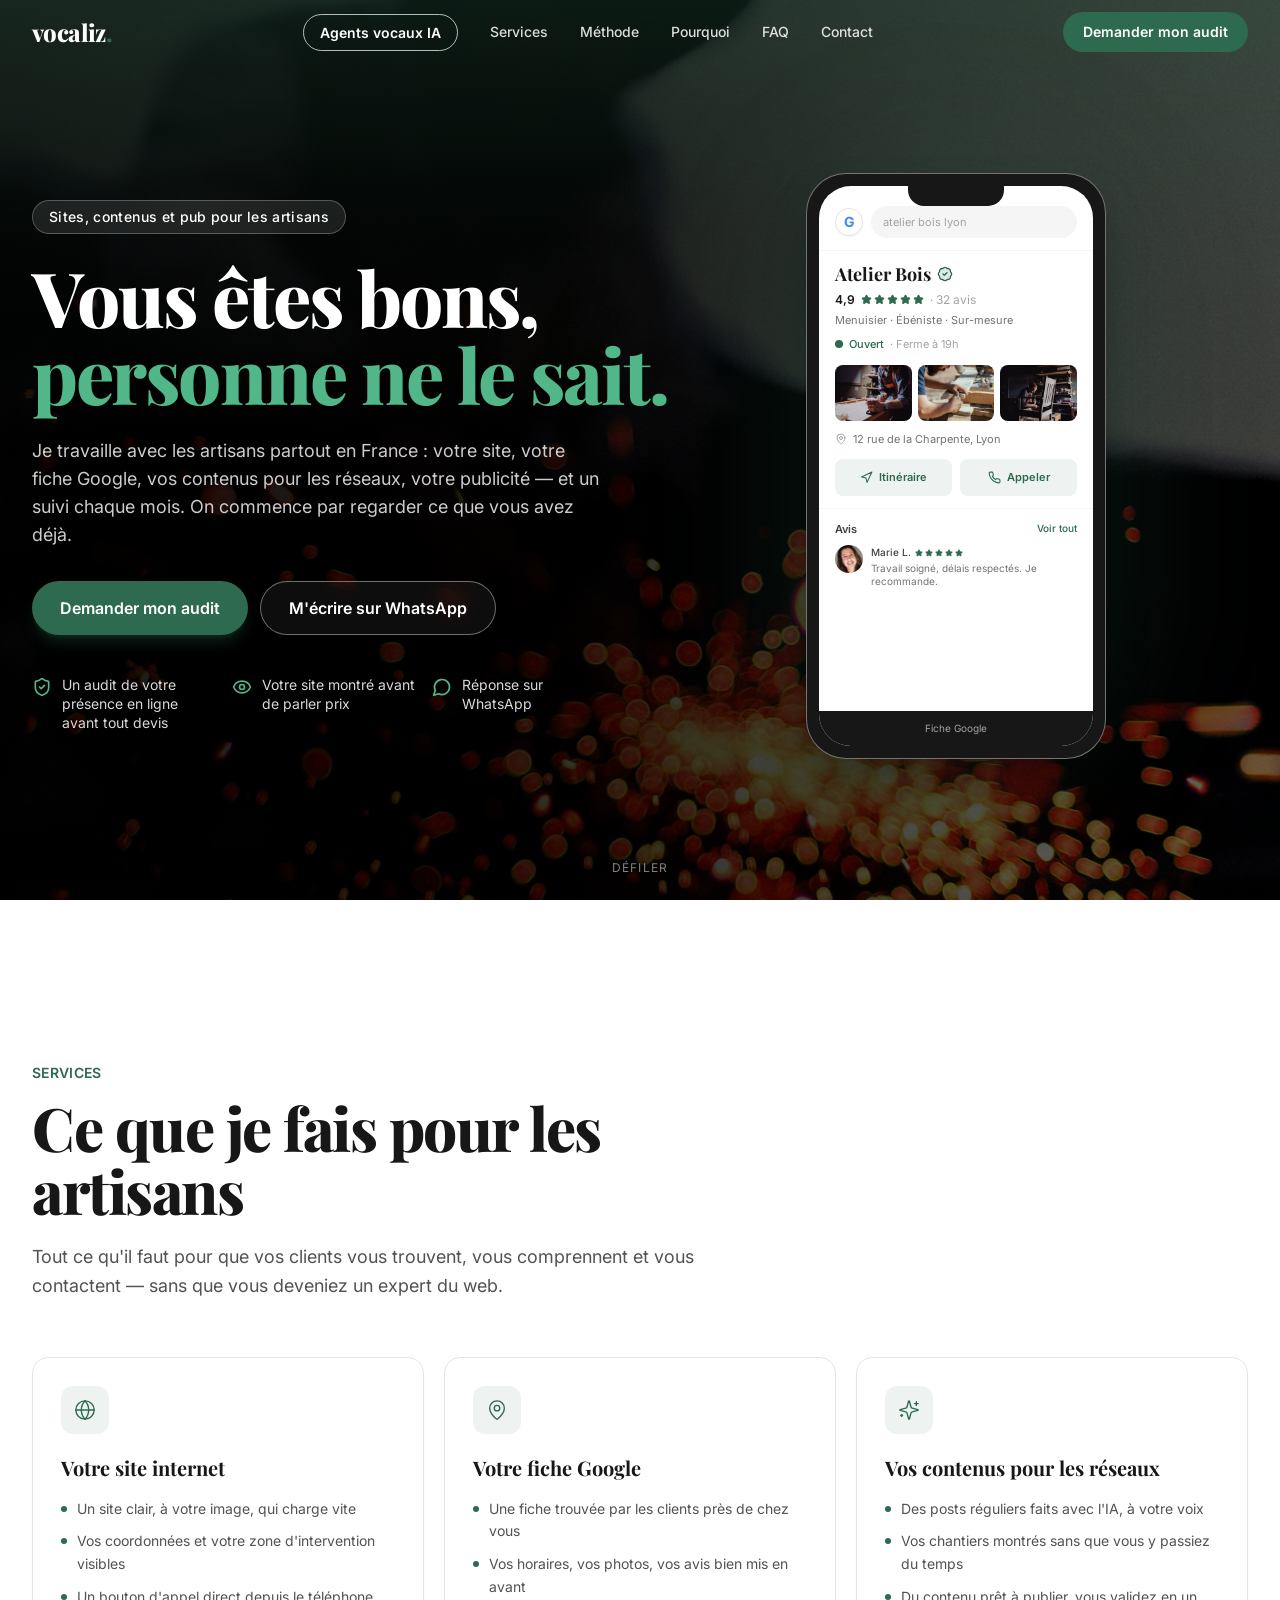
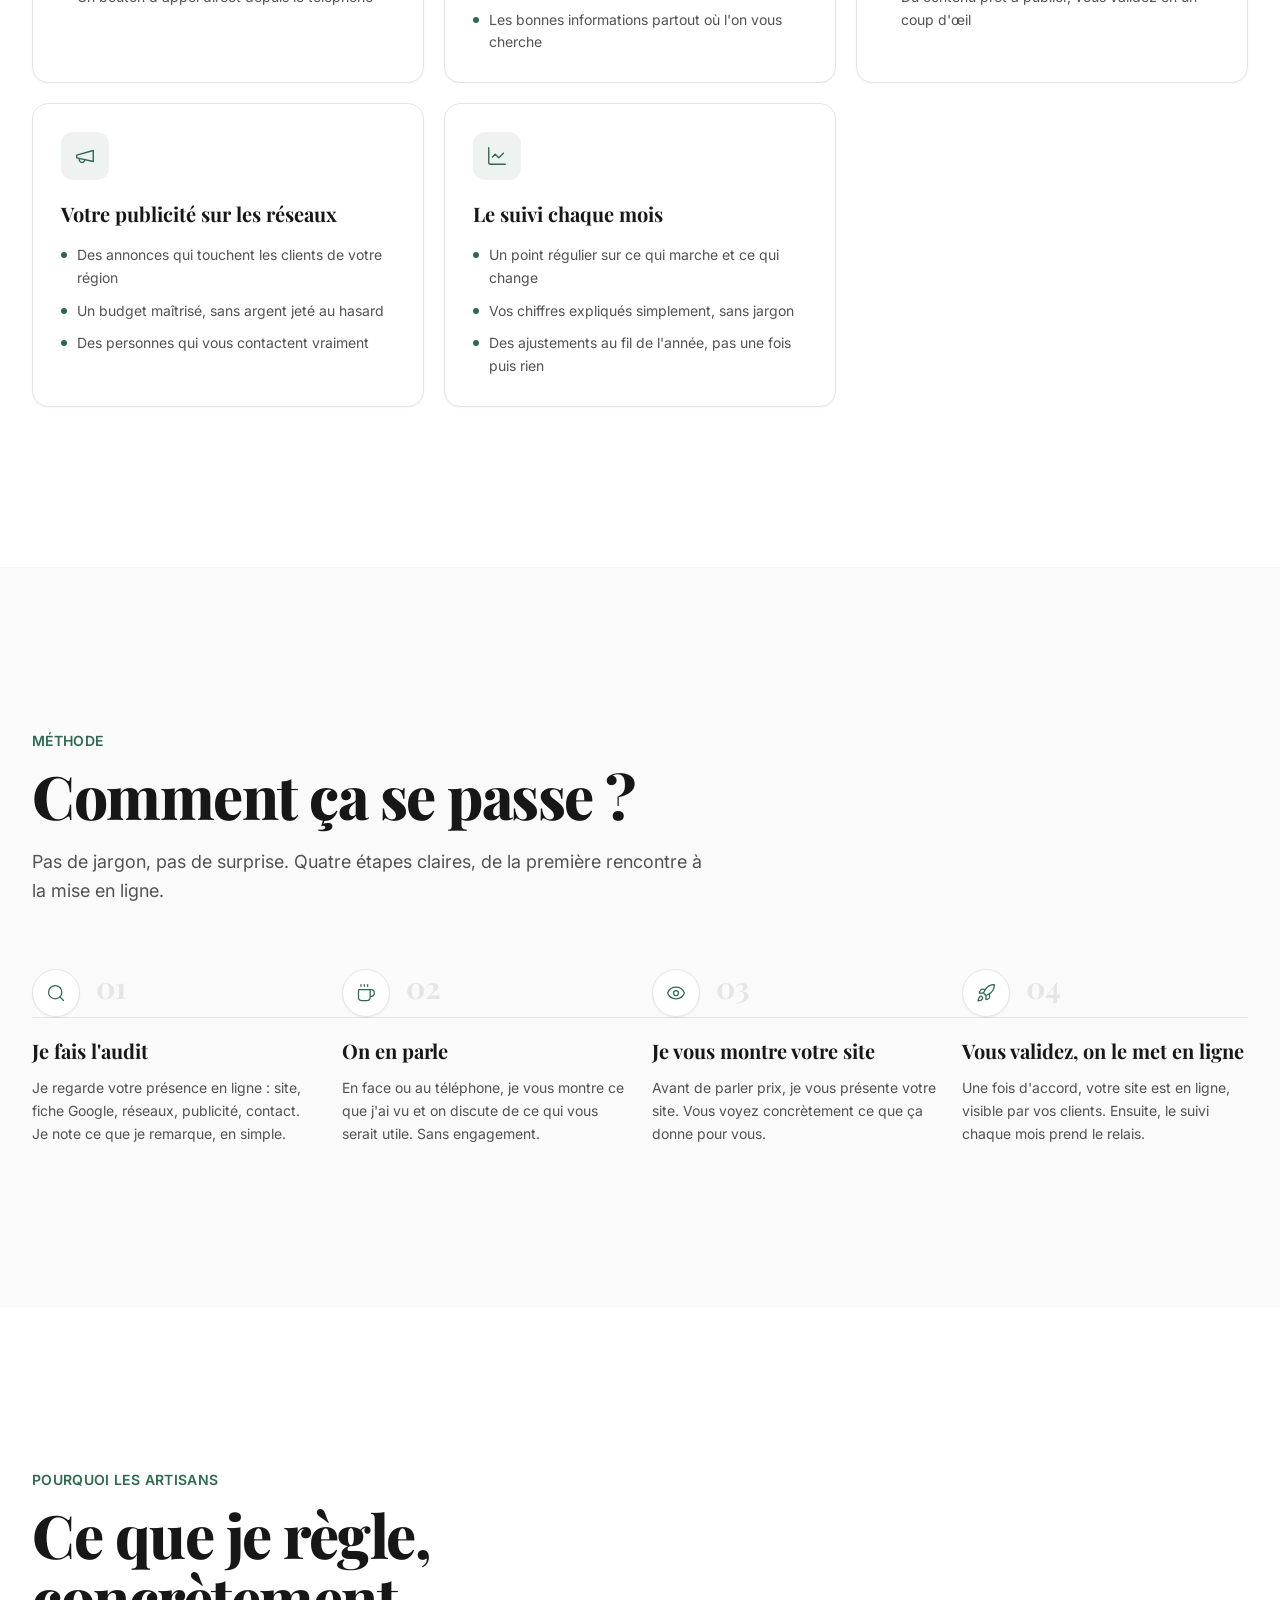
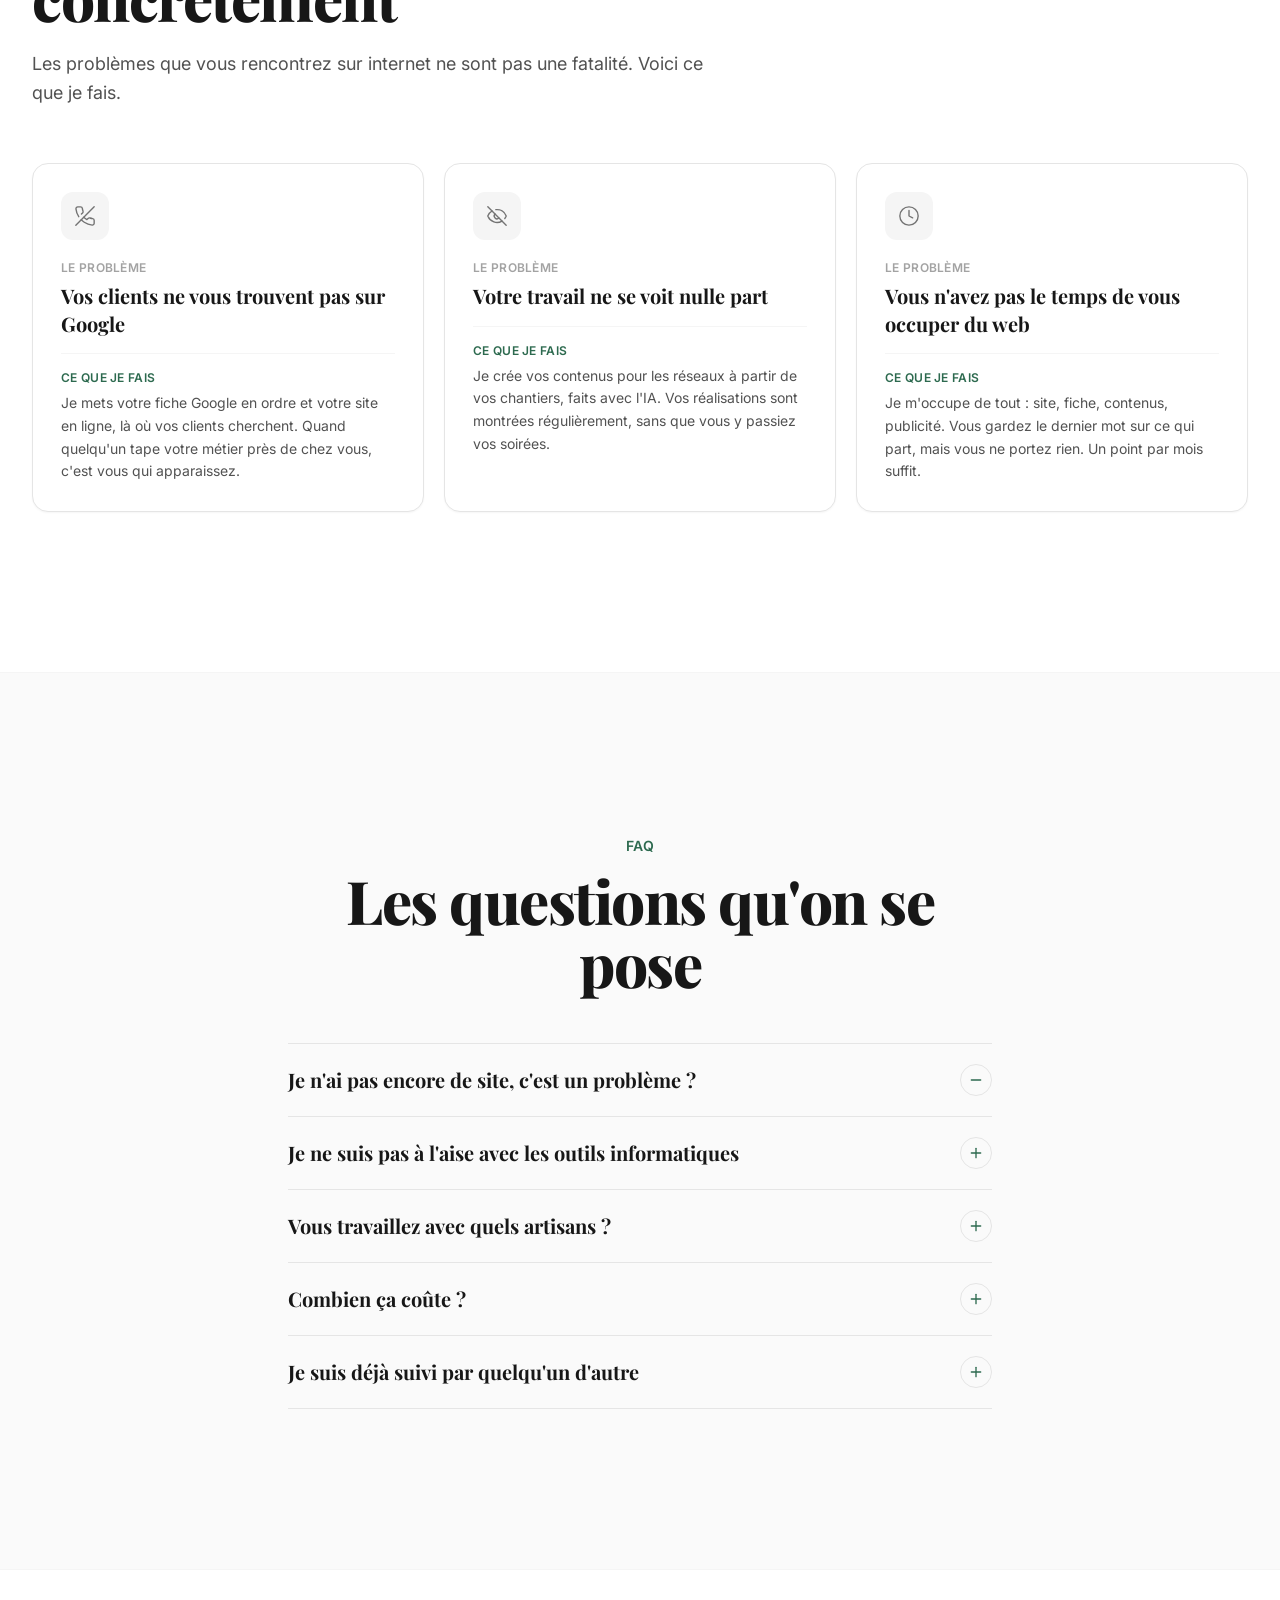
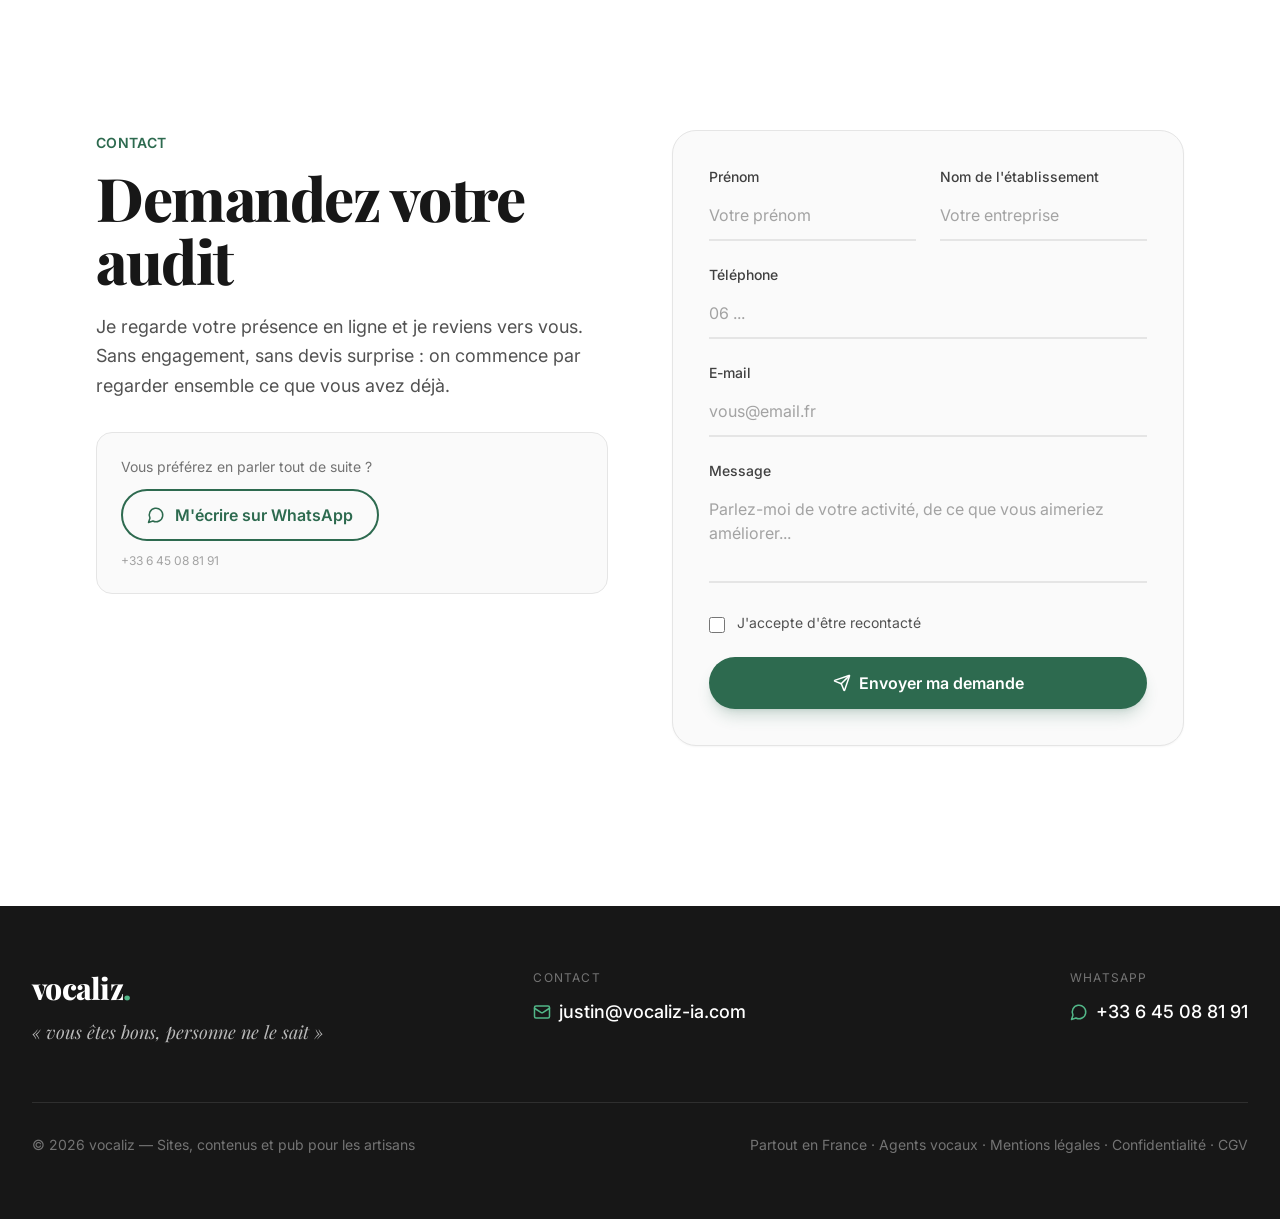
==== commit 7093ea44: "Photos d'artisans, avatar, écran d'arrivée de la page sites et simulateur mobile" ====
--- a/sites-web.html
+++ b/sites-web.html
@@ -22,11 +22,39 @@
 <link rel="manifest" href="/site.webmanifest">
 <link rel="preconnect" href="https://fonts.googleapis.com">
 <link rel="preconnect" href="https://fonts.gstatic.com" crossorigin>
-<link href="https://fonts.googleapis.com/css2?family=Playfair+Display:wght@500;600;700;800;900&family=Inter:wght@300;400;500;600;700&display=swap" rel="stylesheet">
+<link href="https://fonts.googleapis.com/css2?family=Playfair+Display:wght@500;600;700;800;900&family=Inter:wght@300;400;500;600;700&family=Space+Mono:wght@400;700&display=swap" rel="stylesheet">
 <link rel="stylesheet" href="sites-web.css">
 </head>
 <body>
-<div class="bg-white text-neutral-900 font-body antialiased"><header id="hdr" class="fixed top-0 inset-x-0 z-50 transition-all duration-300 bg-transparent"><nav class="mx-auto max-w-7xl px-5 sm:px-8 h-16 flex items-center justify-between"><a href="#top" data-go="#top" class="font-heading text-2xl font-extrabold tracking-tight text-neutral-900">vocaliz<span class="text-[#2d6a4f]">.</span></a><div class="hidden md:flex items-center gap-8"><a href="/" class="agents-link">Agents vocaux IA</a><button data-go="#services" class="text-sm font-medium text-neutral-600 hover:text-[#2d6a4f] transition-colors">Services</button><button data-go="#methode" class="text-sm font-medium text-neutral-600 hover:text-[#2d6a4f] transition-colors">Méthode</button><button data-go="#pourquoi" class="text-sm font-medium text-neutral-600 hover:text-[#2d6a4f] transition-colors">Pourquoi</button><button data-go="#faq" class="text-sm font-medium text-neutral-600 hover:text-[#2d6a4f] transition-colors">FAQ</button><button data-go="#contact" class="text-sm font-medium text-neutral-600 hover:text-[#2d6a4f] transition-colors">Contact</button></div><div class="hidden md:block"><button data-go="#contact" class="group relative overflow-hidden rounded-full bg-[#2d6a4f] px-5 py-2.5 text-sm font-semibold text-white transition-transform duration-300 hover:-translate-y-0.5"><span class="relative z-10">Demander mon audit</span></button></div><button id="mbtn" class="md:hidden p-2 text-neutral-900" aria-label="Menu" aria-expanded="false"><svg xmlns="http://www.w3.org/2000/svg" width="22" height="22" viewBox="0 0 24 24" fill="none" stroke="currentColor" stroke-width="2" stroke-linecap="round" stroke-linejoin="round" class="lucide lucide-menu"><line x1="4" x2="20" y1="12" y2="12"></line><line x1="4" x2="20" y1="6" y2="6"></line><line x1="4" x2="20" y1="18" y2="18"></line></svg></button></nav><div id="mnav" class="md:hidden hidden bg-white border-t border-black/5 px-5 py-4 flex flex-col gap-1"><a href="/" class="mnav-agents">📞 Agents vocaux</a><button data-go="#services" class="text-left py-2.5 text-base font-medium text-neutral-700 hover:text-[#2d6a4f]">Services</button><button data-go="#methode" class="text-left py-2.5 text-base font-medium text-neutral-700 hover:text-[#2d6a4f]">Méthode</button><button data-go="#pourquoi" class="text-left py-2.5 text-base font-medium text-neutral-700 hover:text-[#2d6a4f]">Pourquoi</button><button data-go="#faq" class="text-left py-2.5 text-base font-medium text-neutral-700 hover:text-[#2d6a4f]">FAQ</button><button data-go="#contact" class="text-left py-2.5 text-base font-medium text-neutral-700 hover:text-[#2d6a4f]">Contact</button><button data-go="#contact" class="mt-2 rounded-full bg-[#2d6a4f] px-5 py-3 text-sm font-semibold text-white">Demander mon audit</button></div></header><main><section id="top" class="relative min-h-screen flex items-center overflow-hidden"><div class="absolute inset-0"><img src="sites-web-hero.jpg" fetchpriority="high" alt="" class="h-full w-full object-cover"><div class="absolute inset-0 bg-gradient-to-r from-black/85 via-black/70 to-black/40"></div><div class="absolute inset-0 bg-black/30"></div><div class="absolute inset-x-0 top-0 h-1/2 bg-gradient-to-b from-[#2d6a4f]/25 via-[#2d6a4f]/5 to-transparent"></div></div><div class="relative mx-auto max-w-7xl px-5 sm:px-8 pt-28 pb-20 grid lg:grid-cols-2 gap-12 items-center w-full"><div class="text-white"><span class="inline-flex items-center rounded-full border border-white/25 bg-white/10 backdrop-blur-md px-4 py-1.5 text-xs sm:text-sm font-medium tracking-wide">Sites, contenus et pub pour les artisans</span><h1 class="mt-6 font-heading font-extrabold leading-[1.02] tracking-tight text-[clamp(2.5rem,6vw,4.75rem)]"><span class="whitespace-nowrap">Vous êtes bons,</span><br><span class="text-[#52b788] whitespace-nowrap">personne ne le sait.</span></h1><p class="mt-6 max-w-xl text-base sm:text-lg text-white/80 leading-relaxed" data-rv>Je travaille avec les artisans partout en France : votre site, votre fiche Google, vos contenus pour les réseaux, votre publicité — et un suivi chaque mois. On commence par regarder ce que vous avez déjà.</p><div class="mt-8 flex flex-col sm:flex-row gap-3" data-rv><button data-go="#contact" class="group relative overflow-hidden rounded-full bg-[#2d6a4f] px-7 py-3.5 text-base font-semibold text-white transition-transform duration-300 hover:-translate-y-0.5 shadow-lg shadow-[#2d6a4f]/30">Demander mon audit</button><a href="https://wa.me/33645088191" target="_blank" rel="noreferrer" class="rounded-full border border-white/40 bg-white/5 backdrop-blur-md px-7 py-3.5 text-base font-semibold text-white transition-all duration-300 hover:bg-white/15 hover:-translate-y-0.5">M'écrire sur WhatsApp</a></div><div class="mt-10 grid sm:grid-cols-3 gap-4 max-w-2xl" data-rv><div class="flex items-start gap-2.5"><svg xmlns="http://www.w3.org/2000/svg" width="20" height="20" viewBox="0 0 24 24" fill="none" stroke="currentColor" stroke-width="2" stroke-linecap="round" stroke-linejoin="round" class="lucide lucide-shield-check mt-0.5 shrink-0 text-[#52b788]"><path d="M20 13c0 5-3.5 7.5-7.66 8.95a1 1 0 0 1-.67-.01C7.5 20.5 4 18 4 13V6a1 1 0 0 1 1-1c2 0 4.5-1.2 6.24-2.72a1.17 1.17 0 0 1 1.52 0C14.51 3.81 17 5 19 5a1 1 0 0 1 1 1z"></path><path d="m9 12 2 2 4-4"></path></svg><span class="text-sm text-white/85 leading-snug">Un audit de votre présence en ligne avant tout devis</span></div><div class="flex items-start gap-2.5"><svg xmlns="http://www.w3.org/2000/svg" width="20" height="20" viewBox="0 0 24 24" fill="none" stroke="currentColor" stroke-width="2" stroke-linecap="round" stroke-linejoin="round" class="lucide lucide-eye mt-0.5 shrink-0 text-[#52b788]"><path d="M2.062 12.348a1 1 0 0 1 0-.696 10.75 10.75 0 0 1 19.876 0 1 1 0 0 1 0 .696 10.75 10.75 0 0 1-19.876 0"></path><circle cx="12" cy="12" r="3"></circle></svg><span class="text-sm text-white/85 leading-snug">Votre site montré avant de parler prix</span></div><div class="flex items-start gap-2.5"><svg xmlns="http://www.w3.org/2000/svg" width="20" height="20" viewBox="0 0 24 24" fill="none" stroke="currentColor" stroke-width="2" stroke-linecap="round" stroke-linejoin="round" class="lucide lucide-message-circle mt-0.5 shrink-0 text-[#52b788]"><path d="M7.9 20A9 9 0 1 0 4 16.1L2 22Z"></path></svg><span class="text-sm text-white/85 leading-snug">Réponse sur WhatsApp</span></div></div></div><div class="hidden lg:flex justify-center" data-rv><div class="relative mx-auto w-[270px] sm:w-[300px]"><div class="absolute -inset-6 bg-[#2d6a4f]/20 blur-3xl rounded-full"></div><div class="relative rounded-[2.5rem] border border-white/40 bg-neutral-900 p-3 shadow-2xl shadow-black/40 backdrop-blur-sm"><div class="absolute top-3 left-1/2 -translate-x-1/2 h-5 w-24 rounded-b-2xl bg-neutral-900 z-10"></div><div class="rounded-[2rem] overflow-hidden bg-white h-[560px] flex flex-col"><div class="px-4 pt-5 pb-3 flex items-center gap-2"><div class="h-7 w-7 rounded-full bg-white border border-neutral-200 flex items-center justify-center shadow-sm"><span class="text-sm font-bold text-[#4285F4]">G</span></div><div class="flex-1 h-8 rounded-full bg-neutral-100 flex items-center px-3"><span class="text-[11px] text-neutral-400">atelier bois lyon</span></div></div><div class="px-4 py-3 border-t border-neutral-100"><div class="flex items-center gap-1.5"><h3 class="font-heading text-lg font-bold text-neutral-900 leading-tight">Atelier Bois</h3><svg xmlns="http://www.w3.org/2000/svg" width="16" height="16" viewBox="0 0 24 24" fill="none" stroke="currentColor" stroke-width="2" stroke-linecap="round" stroke-linejoin="round" class="lucide lucide-badge-check text-[#2d6a4f] fill-[#2d6a4f]/15"><path d="M3.85 8.62a4 4 0 0 1 4.78-4.77 4 4 0 0 1 6.74 0 4 4 0 0 1 4.78 4.78 4 4 0 0 1 0 6.74 4 4 0 0 1-4.77 4.78 4 4 0 0 1-6.75 0 4 4 0 0 1-4.78-4.77 4 4 0 0 1 0-6.76Z"></path><path d="m9 12 2 2 4-4"></path></svg></div><div class="mt-1.5 flex items-center gap-1.5"><span class="text-xs font-semibold text-neutral-900">4,9</span><div class="flex gap-0.5"><svg xmlns="http://www.w3.org/2000/svg" width="11" height="11" viewBox="0 0 24 24" fill="none" stroke="currentColor" stroke-width="2" stroke-linecap="round" stroke-linejoin="round" class="lucide lucide-star fill-[#2d6a4f] text-[#2d6a4f]"><path d="M11.525 2.295a.53.53 0 0 1 .95 0l2.31 4.679a2.123 2.123 0 0 0 1.595 1.16l5.166.756a.53.53 0 0 1 .294.904l-3.736 3.638a2.123 2.123 0 0 0-.611 1.878l.882 5.14a.53.53 0 0 1-.771.56l-4.618-2.428a2.122 2.122 0 0 0-1.973 0L6.396 21.01a.53.53 0 0 1-.77-.56l.881-5.139a2.122 2.122 0 0 0-.611-1.879L2.16 9.795a.53.53 0 0 1 .294-.906l5.165-.755a2.122 2.122 0 0 0 1.597-1.16z"></path></svg><svg xmlns="http://www.w3.org/2000/svg" width="11" height="11" viewBox="0 0 24 24" fill="none" stroke="currentColor" stroke-width="2" stroke-linecap="round" stroke-linejoin="round" class="lucide lucide-star fill-[#2d6a4f] text-[#2d6a4f]"><path d="M11.525 2.295a.53.53 0 0 1 .95 0l2.31 4.679a2.123 2.123 0 0 0 1.595 1.16l5.166.756a.53.53 0 0 1 .294.904l-3.736 3.638a2.123 2.123 0 0 0-.611 1.878l.882 5.14a.53.53 0 0 1-.771.56l-4.618-2.428a2.122 2.122 0 0 0-1.973 0L6.396 21.01a.53.53 0 0 1-.77-.56l.881-5.139a2.122 2.122 0 0 0-.611-1.879L2.16 9.795a.53.53 0 0 1 .294-.906l5.165-.755a2.122 2.122 0 0 0 1.597-1.16z"></path></svg><svg xmlns="http://www.w3.org/2000/svg" width="11" height="11" viewBox="0 0 24 24" fill="none" stroke="currentColor" stroke-width="2" stroke-linecap="round" stroke-linejoin="round" class="lucide lucide-star fill-[#2d6a4f] text-[#2d6a4f]"><path d="M11.525 2.295a.53.53 0 0 1 .95 0l2.31 4.679a2.123 2.123 0 0 0 1.595 1.16l5.166.756a.53.53 0 0 1 .294.904l-3.736 3.638a2.123 2.123 0 0 0-.611 1.878l.882 5.14a.53.53 0 0 1-.771.56l-4.618-2.428a2.122 2.122 0 0 0-1.973 0L6.396 21.01a.53.53 0 0 1-.77-.56l.881-5.139a2.122 2.122 0 0 0-.611-1.879L2.16 9.795a.53.53 0 0 1 .294-.906l5.165-.755a2.122 2.122 0 0 0 1.597-1.16z"></path></svg><svg xmlns="http://www.w3.org/2000/svg" width="11" height="11" viewBox="0 0 24 24" fill="none" stroke="currentColor" stroke-width="2" stroke-linecap="round" stroke-linejoin="round" class="lucide lucide-star fill-[#2d6a4f] text-[#2d6a4f]"><path d="M11.525 2.295a.53.53 0 0 1 .95 0l2.31 4.679a2.123 2.123 0 0 0 1.595 1.16l5.166.756a.53.53 0 0 1 .294.904l-3.736 3.638a2.123 2.123 0 0 0-.611 1.878l.882 5.14a.53.53 0 0 1-.771.56l-4.618-2.428a2.122 2.122 0 0 0-1.973 0L6.396 21.01a.53.53 0 0 1-.77-.56l.881-5.139a2.122 2.122 0 0 0-.611-1.879L2.16 9.795a.53.53 0 0 1 .294-.906l5.165-.755a2.122 2.122 0 0 0 1.597-1.16z"></path></svg><svg xmlns="http://www.w3.org/2000/svg" width="11" height="11" viewBox="0 0 24 24" fill="none" stroke="currentColor" stroke-width="2" stroke-linecap="round" stroke-linejoin="round" class="lucide lucide-star fill-[#2d6a4f] text-[#2d6a4f]"><path d="M11.525 2.295a.53.53 0 0 1 .95 0l2.31 4.679a2.123 2.123 0 0 0 1.595 1.16l5.166.756a.53.53 0 0 1 .294.904l-3.736 3.638a2.123 2.123 0 0 0-.611 1.878l.882 5.14a.53.53 0 0 1-.771.56l-4.618-2.428a2.122 2.122 0 0 0-1.973 0L6.396 21.01a.53.53 0 0 1-.77-.56l.881-5.139a2.122 2.122 0 0 0-.611-1.879L2.16 9.795a.53.53 0 0 1 .294-.906l5.165-.755a2.122 2.122 0 0 0 1.597-1.16z"></path></svg></div><span class="text-xs text-neutral-400">· 32 avis</span></div><p class="mt-1 text-[11px] text-neutral-500">Menuisier · Ébéniste · Sur-mesure</p><div class="mt-2 flex items-center gap-1.5"><span class="h-2 w-2 rounded-full bg-[#2d6a4f]"></span><span class="text-[11px] font-medium text-[#2d6a4f]">Ouvert</span><span class="text-[11px] text-neutral-400">· Ferme à 19h</span></div></div><div class="px-4 flex gap-1.5"><div class="h-14 flex-1 rounded-lg bg-gradient-to-br from-amber-100 to-amber-200"></div><div class="h-14 flex-1 rounded-lg bg-gradient-to-br from-orange-100 to-orange-200"></div><div class="h-14 flex-1 rounded-lg bg-gradient-to-br from-yellow-100 to-yellow-200"></div></div><div class="px-4 mt-2.5 flex items-center gap-1.5"><svg xmlns="http://www.w3.org/2000/svg" width="12" height="12" viewBox="0 0 24 24" fill="none" stroke="currentColor" stroke-width="2" stroke-linecap="round" stroke-linejoin="round" class="lucide lucide-map-pin text-neutral-400"><path d="M20 10c0 4.993-5.539 10.193-7.399 11.799a1 1 0 0 1-1.202 0C9.539 20.193 4 14.993 4 10a8 8 0 0 1 16 0"></path><circle cx="12" cy="10" r="3"></circle></svg><span class="text-[11px] text-neutral-500">12 rue de la Charpente, Lyon</span></div><div class="px-4 mt-3 grid grid-cols-2 gap-2"><div class="rounded-lg bg-[#2d6a4f]/8 flex items-center justify-center gap-1.5 py-2.5"><svg xmlns="http://www.w3.org/2000/svg" width="13" height="13" viewBox="0 0 24 24" fill="none" stroke="currentColor" stroke-width="2" stroke-linecap="round" stroke-linejoin="round" class="lucide lucide-navigation text-[#2d6a4f]"><polygon points="3 11 22 2 13 21 11 13 3 11"></polygon></svg><span class="text-[11px] font-semibold text-[#2d6a4f]">Itinéraire</span></div><div class="rounded-lg bg-[#2d6a4f]/8 flex items-center justify-center gap-1.5 py-2.5"><svg xmlns="http://www.w3.org/2000/svg" width="13" height="13" viewBox="0 0 24 24" fill="none" stroke="currentColor" stroke-width="2" stroke-linecap="round" stroke-linejoin="round" class="lucide lucide-phone text-[#2d6a4f]"><path d="M22 16.92v3a2 2 0 0 1-2.18 2 19.79 19.79 0 0 1-8.63-3.07 19.5 19.5 0 0 1-6-6 19.79 19.79 0 0 1-3.07-8.67A2 2 0 0 1 4.11 2h3a2 2 0 0 1 2 1.72 12.84 12.84 0 0 0 .7 2.81 2 2 0 0 1-.45 2.11L8.09 9.91a16 16 0 0 0 6 6l1.27-1.27a2 2 0 0 1 2.11-.45 12.84 12.84 0 0 0 2.81.7A2 2 0 0 1 22 16.92z"></path></svg><span class="text-[11px] font-semibold text-[#2d6a4f]">Appeler</span></div></div><div class="px-4 mt-3 pt-3 border-t border-neutral-100"><div class="flex items-center justify-between mb-2"><span class="text-[11px] font-semibold text-neutral-700">Avis</span><span class="text-[10px] text-[#2d6a4f] font-medium">Voir tout</span></div><div class="flex gap-2"><div class="h-7 w-7 rounded-full bg-neutral-200 shrink-0"></div><div class="flex-1"><div class="flex items-center gap-1"><span class="text-[10px] font-medium text-neutral-700">Marie L.</span><div class="flex gap-0.5"><svg xmlns="http://www.w3.org/2000/svg" width="8" height="8" viewBox="0 0 24 24" fill="none" stroke="currentColor" stroke-width="2" stroke-linecap="round" stroke-linejoin="round" class="lucide lucide-star fill-[#2d6a4f] text-[#2d6a4f]"><path d="M11.525 2.295a.53.53 0 0 1 .95 0l2.31 4.679a2.123 2.123 0 0 0 1.595 1.16l5.166.756a.53.53 0 0 1 .294.904l-3.736 3.638a2.123 2.123 0 0 0-.611 1.878l.882 5.14a.53.53 0 0 1-.771.56l-4.618-2.428a2.122 2.122 0 0 0-1.973 0L6.396 21.01a.53.53 0 0 1-.77-.56l.881-5.139a2.122 2.122 0 0 0-.611-1.879L2.16 9.795a.53.53 0 0 1 .294-.906l5.165-.755a2.122 2.122 0 0 0 1.597-1.16z"></path></svg><svg xmlns="http://www.w3.org/2000/svg" width="8" height="8" viewBox="0 0 24 24" fill="none" stroke="currentColor" stroke-width="2" stroke-linecap="round" stroke-linejoin="round" class="lucide lucide-star fill-[#2d6a4f] text-[#2d6a4f]"><path d="M11.525 2.295a.53.53 0 0 1 .95 0l2.31 4.679a2.123 2.123 0 0 0 1.595 1.16l5.166.756a.53.53 0 0 1 .294.904l-3.736 3.638a2.123 2.123 0 0 0-.611 1.878l.882 5.14a.53.53 0 0 1-.771.56l-4.618-2.428a2.122 2.122 0 0 0-1.973 0L6.396 21.01a.53.53 0 0 1-.77-.56l.881-5.139a2.122 2.122 0 0 0-.611-1.879L2.16 9.795a.53.53 0 0 1 .294-.906l5.165-.755a2.122 2.122 0 0 0 1.597-1.16z"></path></svg><svg xmlns="http://www.w3.org/2000/svg" width="8" height="8" viewBox="0 0 24 24" fill="none" stroke="currentColor" stroke-width="2" stroke-linecap="round" stroke-linejoin="round" class="lucide lucide-star fill-[#2d6a4f] text-[#2d6a4f]"><path d="M11.525 2.295a.53.53 0 0 1 .95 0l2.31 4.679a2.123 2.123 0 0 0 1.595 1.16l5.166.756a.53.53 0 0 1 .294.904l-3.736 3.638a2.123 2.123 0 0 0-.611 1.878l.882 5.14a.53.53 0 0 1-.771.56l-4.618-2.428a2.122 2.122 0 0 0-1.973 0L6.396 21.01a.53.53 0 0 1-.77-.56l.881-5.139a2.122 2.122 0 0 0-.611-1.879L2.16 9.795a.53.53 0 0 1 .294-.906l5.165-.755a2.122 2.122 0 0 0 1.597-1.16z"></path></svg><svg xmlns="http://www.w3.org/2000/svg" width="8" height="8" viewBox="0 0 24 24" fill="none" stroke="currentColor" stroke-width="2" stroke-linecap="round" stroke-linejoin="round" class="lucide lucide-star fill-[#2d6a4f] text-[#2d6a4f]"><path d="M11.525 2.295a.53.53 0 0 1 .95 0l2.31 4.679a2.123 2.123 0 0 0 1.595 1.16l5.166.756a.53.53 0 0 1 .294.904l-3.736 3.638a2.123 2.123 0 0 0-.611 1.878l.882 5.14a.53.53 0 0 1-.771.56l-4.618-2.428a2.122 2.122 0 0 0-1.973 0L6.396 21.01a.53.53 0 0 1-.77-.56l.881-5.139a2.122 2.122 0 0 0-.611-1.879L2.16 9.795a.53.53 0 0 1 .294-.906l5.165-.755a2.122 2.122 0 0 0 1.597-1.16z"></path></svg><svg xmlns="http://www.w3.org/2000/svg" width="8" height="8" viewBox="0 0 24 24" fill="none" stroke="currentColor" stroke-width="2" stroke-linecap="round" stroke-linejoin="round" class="lucide lucide-star fill-[#2d6a4f] text-[#2d6a4f]"><path d="M11.525 2.295a.53.53 0 0 1 .95 0l2.31 4.679a2.123 2.123 0 0 0 1.595 1.16l5.166.756a.53.53 0 0 1 .294.904l-3.736 3.638a2.123 2.123 0 0 0-.611 1.878l.882 5.14a.53.53 0 0 1-.771.56l-4.618-2.428a2.122 2.122 0 0 0-1.973 0L6.396 21.01a.53.53 0 0 1-.77-.56l.881-5.139a2.122 2.122 0 0 0-.611-1.879L2.16 9.795a.53.53 0 0 1 .294-.906l5.165-.755a2.122 2.122 0 0 0 1.597-1.16z"></path></svg></div></div><p class="text-[10px] text-neutral-500 leading-tight mt-0.5">Travail soigné, délais respectés. Je recommande.</p></div></div></div><div class="mt-auto bg-neutral-900 px-4 py-2.5 flex items-center justify-center"><span class="text-[10px] text-white/60">Fiche Google</span></div></div></div></div></div></div><div class="absolute bottom-6 left-1/2 -translate-x-1/2 text-white/50 text-xs tracking-widest uppercase hidden sm:block">défiler</div></section><section id="services" class="py-28 sm:py-40 bg-white"><div class="mx-auto max-w-7xl px-5 sm:px-8"><div class="max-w-2xl"><span class="text-sm font-semibold tracking-wide text-[#2d6a4f] uppercase">Services</span><h2 class="mt-3 font-heading font-extrabold tracking-tight text-neutral-900 text-[clamp(2.25rem,5vw,3.75rem)] leading-[1.05]">Ce que je fais pour les artisans</h2><p class="mt-5 text-lg text-neutral-600 leading-relaxed">Tout ce qu'il faut pour que vos clients vous trouvent, vous comprennent et vous contactent — sans que vous deveniez un expert du web.</p></div><div class="mt-14 grid sm:grid-cols-2 lg:grid-cols-3 gap-5"><div class="group rounded-2xl border border-neutral-200 bg-white p-7 shadow-[0_1px_2px_rgba(0,0,0,0.04)] transition-all duration-300 hover:-translate-y-1 hover:shadow-[0_18px_40px_-12px_rgba(0,0,0,0.12)] hover:border-[#2d6a4f]/40" data-rv><div class="inline-flex h-12 w-12 items-center justify-center rounded-xl bg-[#2d6a4f]/8 text-[#2d6a4f] transition-colors group-hover:bg-[#2d6a4f] group-hover:text-white"><svg xmlns="http://www.w3.org/2000/svg" width="22" height="22" viewBox="0 0 24 24" fill="none" stroke="currentColor" stroke-width="1.5" stroke-linecap="round" stroke-linejoin="round" class="lucide lucide-globe"><circle cx="12" cy="12" r="10"></circle><path d="M12 2a14.5 14.5 0 0 0 0 20 14.5 14.5 0 0 0 0-20"></path><path d="M2 12h20"></path></svg></div><h3 class="mt-5 font-heading text-xl font-bold text-neutral-900">Votre site internet</h3><ul class="mt-4 space-y-2.5"><li class="flex items-start gap-2.5 text-sm text-neutral-600 leading-relaxed"><span class="mt-2 h-1.5 w-1.5 shrink-0 rounded-full bg-[#2d6a4f]"></span>Un site clair, à votre image, qui charge vite</li><li class="flex items-start gap-2.5 text-sm text-neutral-600 leading-relaxed"><span class="mt-2 h-1.5 w-1.5 shrink-0 rounded-full bg-[#2d6a4f]"></span>Vos coordonnées et votre zone d'intervention visibles</li><li class="flex items-start gap-2.5 text-sm text-neutral-600 leading-relaxed"><span class="mt-2 h-1.5 w-1.5 shrink-0 rounded-full bg-[#2d6a4f]"></span>Un bouton d'appel direct depuis le téléphone</li></ul></div><div class="group rounded-2xl border border-neutral-200 bg-white p-7 shadow-[0_1px_2px_rgba(0,0,0,0.04)] transition-all duration-300 hover:-translate-y-1 hover:shadow-[0_18px_40px_-12px_rgba(0,0,0,0.12)] hover:border-[#2d6a4f]/40" data-rv><div class="inline-flex h-12 w-12 items-center justify-center rounded-xl bg-[#2d6a4f]/8 text-[#2d6a4f] transition-colors group-hover:bg-[#2d6a4f] group-hover:text-white"><svg xmlns="http://www.w3.org/2000/svg" width="22" height="22" viewBox="0 0 24 24" fill="none" stroke="currentColor" stroke-width="1.5" stroke-linecap="round" stroke-linejoin="round" class="lucide lucide-map-pin"><path d="M20 10c0 4.993-5.539 10.193-7.399 11.799a1 1 0 0 1-1.202 0C9.539 20.193 4 14.993 4 10a8 8 0 0 1 16 0"></path><circle cx="12" cy="10" r="3"></circle></svg></div><h3 class="mt-5 font-heading text-xl font-bold text-neutral-900">Votre fiche Google</h3><ul class="mt-4 space-y-2.5"><li class="flex items-start gap-2.5 text-sm text-neutral-600 leading-relaxed"><span class="mt-2 h-1.5 w-1.5 shrink-0 rounded-full bg-[#2d6a4f]"></span>Une fiche trouvée par les clients près de chez vous</li><li class="flex items-start gap-2.5 text-sm text-neutral-600 leading-relaxed"><span class="mt-2 h-1.5 w-1.5 shrink-0 rounded-full bg-[#2d6a4f]"></span>Vos horaires, vos photos, vos avis bien mis en avant</li><li class="flex items-start gap-2.5 text-sm text-neutral-600 leading-relaxed"><span class="mt-2 h-1.5 w-1.5 shrink-0 rounded-full bg-[#2d6a4f]"></span>Les bonnes informations partout où l'on vous cherche</li></ul></div><div class="group rounded-2xl border border-neutral-200 bg-white p-7 shadow-[0_1px_2px_rgba(0,0,0,0.04)] transition-all duration-300 hover:-translate-y-1 hover:shadow-[0_18px_40px_-12px_rgba(0,0,0,0.12)] hover:border-[#2d6a4f]/40" data-rv><div class="inline-flex h-12 w-12 items-center justify-center rounded-xl bg-[#2d6a4f]/8 text-[#2d6a4f] transition-colors group-hover:bg-[#2d6a4f] group-hover:text-white"><svg xmlns="http://www.w3.org/2000/svg" width="22" height="22" viewBox="0 0 24 24" fill="none" stroke="currentColor" stroke-width="1.5" stroke-linecap="round" stroke-linejoin="round" class="lucide lucide-sparkles"><path d="M9.937 15.5A2 2 0 0 0 8.5 14.063l-6.135-1.582a.5.5 0 0 1 0-.962L8.5 9.936A2 2 0 0 0 9.937 8.5l1.582-6.135a.5.5 0 0 1 .963 0L14.063 8.5A2 2 0 0 0 15.5 9.937l6.135 1.581a.5.5 0 0 1 0 .964L15.5 14.063a2 2 0 0 0-1.437 1.437l-1.582 6.135a.5.5 0 0 1-.963 0z"></path><path d="M20 3v4"></path><path d="M22 5h-4"></path><path d="M4 17v2"></path><path d="M5 18H3"></path></svg></div><h3 class="mt-5 font-heading text-xl font-bold text-neutral-900">Vos contenus pour les réseaux</h3><ul class="mt-4 space-y-2.5"><li class="flex items-start gap-2.5 text-sm text-neutral-600 leading-relaxed"><span class="mt-2 h-1.5 w-1.5 shrink-0 rounded-full bg-[#2d6a4f]"></span>Des posts réguliers faits avec l'IA, à votre voix</li><li class="flex items-start gap-2.5 text-sm text-neutral-600 leading-relaxed"><span class="mt-2 h-1.5 w-1.5 shrink-0 rounded-full bg-[#2d6a4f]"></span>Vos chantiers montrés sans que vous y passiez du temps</li><li class="flex items-start gap-2.5 text-sm text-neutral-600 leading-relaxed"><span class="mt-2 h-1.5 w-1.5 shrink-0 rounded-full bg-[#2d6a4f]"></span>Du contenu prêt à publier, vous validez en un coup d'œil</li></ul></div><div class="group rounded-2xl border border-neutral-200 bg-white p-7 shadow-[0_1px_2px_rgba(0,0,0,0.04)] transition-all duration-300 hover:-translate-y-1 hover:shadow-[0_18px_40px_-12px_rgba(0,0,0,0.12)] hover:border-[#2d6a4f]/40" data-rv><div class="inline-flex h-12 w-12 items-center justify-center rounded-xl bg-[#2d6a4f]/8 text-[#2d6a4f] transition-colors group-hover:bg-[#2d6a4f] group-hover:text-white"><svg xmlns="http://www.w3.org/2000/svg" width="22" height="22" viewBox="0 0 24 24" fill="none" stroke="currentColor" stroke-width="1.5" stroke-linecap="round" stroke-linejoin="round" class="lucide lucide-megaphone"><path d="m3 11 18-5v12L3 14v-3z"></path><path d="M11.6 16.8a3 3 0 1 1-5.8-1.6"></path></svg></div><h3 class="mt-5 font-heading text-xl font-bold text-neutral-900">Votre publicité sur les réseaux</h3><ul class="mt-4 space-y-2.5"><li class="flex items-start gap-2.5 text-sm text-neutral-600 leading-relaxed"><span class="mt-2 h-1.5 w-1.5 shrink-0 rounded-full bg-[#2d6a4f]"></span>Des annonces qui touchent les clients de votre région</li><li class="flex items-start gap-2.5 text-sm text-neutral-600 leading-relaxed"><span class="mt-2 h-1.5 w-1.5 shrink-0 rounded-full bg-[#2d6a4f]"></span>Un budget maîtrisé, sans argent jeté au hasard</li><li class="flex items-start gap-2.5 text-sm text-neutral-600 leading-relaxed"><span class="mt-2 h-1.5 w-1.5 shrink-0 rounded-full bg-[#2d6a4f]"></span>Des personnes qui vous contactent vraiment</li></ul></div><div class="group rounded-2xl border border-neutral-200 bg-white p-7 shadow-[0_1px_2px_rgba(0,0,0,0.04)] transition-all duration-300 hover:-translate-y-1 hover:shadow-[0_18px_40px_-12px_rgba(0,0,0,0.12)] hover:border-[#2d6a4f]/40" data-rv><div class="inline-flex h-12 w-12 items-center justify-center rounded-xl bg-[#2d6a4f]/8 text-[#2d6a4f] transition-colors group-hover:bg-[#2d6a4f] group-hover:text-white"><svg xmlns="http://www.w3.org/2000/svg" width="22" height="22" viewBox="0 0 24 24" fill="none" stroke="currentColor" stroke-width="1.5" stroke-linecap="round" stroke-linejoin="round" class="lucide lucide-chart-line"><path d="M3 3v16a2 2 0 0 0 2 2h16"></path><path d="m19 9-5 5-4-4-3 3"></path></svg></div><h3 class="mt-5 font-heading text-xl font-bold text-neutral-900">Le suivi chaque mois</h3><ul class="mt-4 space-y-2.5"><li class="flex items-start gap-2.5 text-sm text-neutral-600 leading-relaxed"><span class="mt-2 h-1.5 w-1.5 shrink-0 rounded-full bg-[#2d6a4f]"></span>Un point régulier sur ce qui marche et ce qui change</li><li class="flex items-start gap-2.5 text-sm text-neutral-600 leading-relaxed"><span class="mt-2 h-1.5 w-1.5 shrink-0 rounded-full bg-[#2d6a4f]"></span>Vos chiffres expliqués simplement, sans jargon</li><li class="flex items-start gap-2.5 text-sm text-neutral-600 leading-relaxed"><span class="mt-2 h-1.5 w-1.5 shrink-0 rounded-full bg-[#2d6a4f]"></span>Des ajustements au fil de l'année, pas une fois puis rien</li></ul></div></div></div></section><section id="methode" class="py-28 sm:py-40 bg-neutral-50 border-t border-neutral-100"><div class="mx-auto max-w-7xl px-5 sm:px-8"><div class="max-w-2xl"><span class="text-sm font-semibold tracking-wide text-[#2d6a4f] uppercase">Méthode</span><h2 class="mt-3 font-heading font-extrabold tracking-tight text-neutral-900 text-[clamp(2.25rem,5vw,3.75rem)] leading-[1.05]">Comment ça se passe ?</h2><p class="mt-5 text-lg text-neutral-600 leading-relaxed">Pas de jargon, pas de surprise. Quatre étapes claires, de la première rencontre à la mise en ligne.</p></div><div class="relative mt-16"><div class="hidden lg:block absolute top-12 left-0 right-0 h-px bg-neutral-200"></div><div class="grid sm:grid-cols-2 lg:grid-cols-4 gap-8 lg:gap-6"><div class="relative" data-rv><div class="flex items-center gap-4 lg:flex-col lg:items-start"><div class="relative z-10 flex h-12 w-12 items-center justify-center rounded-full border border-neutral-200 bg-white text-[#2d6a4f] shadow-sm"><svg xmlns="http://www.w3.org/2000/svg" width="20" height="20" viewBox="0 0 24 24" fill="none" stroke="currentColor" stroke-width="1.5" stroke-linecap="round" stroke-linejoin="round" class="lucide lucide-search"><circle cx="11" cy="11" r="8"></circle><path d="m21 21-4.3-4.3"></path></svg></div><span class="font-heading text-3xl font-bold text-neutral-200 lg:absolute lg:top-0 lg:left-16">01</span></div><h3 class="mt-5 font-heading text-xl font-bold text-neutral-900">Je fais l'audit</h3><p class="mt-3 text-sm text-neutral-600 leading-relaxed">Je regarde votre présence en ligne : site, fiche Google, réseaux, publicité, contact. Je note ce que je remarque, en simple.</p></div><div class="relative" data-rv><div class="flex items-center gap-4 lg:flex-col lg:items-start"><div class="relative z-10 flex h-12 w-12 items-center justify-center rounded-full border border-neutral-200 bg-white text-[#2d6a4f] shadow-sm"><svg xmlns="http://www.w3.org/2000/svg" width="20" height="20" viewBox="0 0 24 24" fill="none" stroke="currentColor" stroke-width="1.5" stroke-linecap="round" stroke-linejoin="round" class="lucide lucide-coffee"><path d="M10 2v2"></path><path d="M14 2v2"></path><path d="M16 8a1 1 0 0 1 1 1v8a4 4 0 0 1-4 4H7a4 4 0 0 1-4-4V9a1 1 0 0 1 1-1h14a4 4 0 1 1 0 8h-1"></path><path d="M6 2v2"></path></svg></div><span class="font-heading text-3xl font-bold text-neutral-200 lg:absolute lg:top-0 lg:left-16">02</span></div><h3 class="mt-5 font-heading text-xl font-bold text-neutral-900">On en parle</h3><p class="mt-3 text-sm text-neutral-600 leading-relaxed">En face ou au téléphone, je vous montre ce que j'ai vu et on discute de ce qui vous serait utile. Sans engagement.</p></div><div class="relative" data-rv><div class="flex items-center gap-4 lg:flex-col lg:items-start"><div class="relative z-10 flex h-12 w-12 items-center justify-center rounded-full border border-neutral-200 bg-white text-[#2d6a4f] shadow-sm"><svg xmlns="http://www.w3.org/2000/svg" width="20" height="20" viewBox="0 0 24 24" fill="none" stroke="currentColor" stroke-width="1.5" stroke-linecap="round" stroke-linejoin="round" class="lucide lucide-eye"><path d="M2.062 12.348a1 1 0 0 1 0-.696 10.75 10.75 0 0 1 19.876 0 1 1 0 0 1 0 .696 10.75 10.75 0 0 1-19.876 0"></path><circle cx="12" cy="12" r="3"></circle></svg></div><span class="font-heading text-3xl font-bold text-neutral-200 lg:absolute lg:top-0 lg:left-16">03</span></div><h3 class="mt-5 font-heading text-xl font-bold text-neutral-900">Je vous montre votre site</h3><p class="mt-3 text-sm text-neutral-600 leading-relaxed">Avant de parler prix, je vous présente votre site. Vous voyez concrètement ce que ça donne pour vous.</p></div><div class="relative" data-rv><div class="flex items-center gap-4 lg:flex-col lg:items-start"><div class="relative z-10 flex h-12 w-12 items-center justify-center rounded-full border border-neutral-200 bg-white text-[#2d6a4f] shadow-sm"><svg xmlns="http://www.w3.org/2000/svg" width="20" height="20" viewBox="0 0 24 24" fill="none" stroke="currentColor" stroke-width="1.5" stroke-linecap="round" stroke-linejoin="round" class="lucide lucide-rocket"><path d="M4.5 16.5c-1.5 1.26-2 5-2 5s3.74-.5 5-2c.71-.84.7-2.13-.09-2.91a2.18 2.18 0 0 0-2.91-.09z"></path><path d="m12 15-3-3a22 22 0 0 1 2-3.95A12.88 12.88 0 0 1 22 2c0 2.72-.78 7.5-6 11a22.35 22.35 0 0 1-4 2z"></path><path d="M9 12H4s.55-3.03 2-4c1.62-1.08 5 0 5 0"></path><path d="M12 15v5s3.03-.55 4-2c1.08-1.62 0-5 0-5"></path></svg></div><span class="font-heading text-3xl font-bold text-neutral-200 lg:absolute lg:top-0 lg:left-16">04</span></div><h3 class="mt-5 font-heading text-xl font-bold text-neutral-900">Vous validez, on le met en ligne</h3><p class="mt-3 text-sm text-neutral-600 leading-relaxed">Une fois d'accord, votre site est en ligne, visible par vos clients. Ensuite, le suivi chaque mois prend le relais.</p></div></div></div></div></section><section id="pourquoi" class="py-28 sm:py-40 bg-white border-y border-neutral-100"><div class="mx-auto max-w-7xl px-5 sm:px-8"><div class="max-w-2xl"><span class="text-sm font-semibold tracking-wide text-[#2d6a4f] uppercase">Pourquoi les artisans</span><h2 class="mt-3 font-heading font-extrabold tracking-tight text-neutral-900 text-[clamp(2.25rem,5vw,3.75rem)] leading-[1.05]">Ce que je règle, concrètement</h2><p class="mt-5 text-lg text-neutral-600 leading-relaxed">Les problèmes que vous rencontrez sur internet ne sont pas une fatalité. Voici ce que je fais.</p></div><div class="mt-14 grid md:grid-cols-3 gap-5"><div class="group rounded-2xl border border-neutral-200 bg-white p-7 shadow-[0_1px_2px_rgba(0,0,0,0.04)] transition-all duration-300 hover:-translate-y-1 hover:shadow-[0_18px_40px_-12px_rgba(0,0,0,0.12)] hover:border-[#2d6a4f]/30" data-rv><div class="inline-flex h-12 w-12 items-center justify-center rounded-xl bg-neutral-100 text-neutral-500 transition-colors group-hover:bg-[#2d6a4f] group-hover:text-white"><svg xmlns="http://www.w3.org/2000/svg" width="22" height="22" viewBox="0 0 24 24" fill="none" stroke="currentColor" stroke-width="1.5" stroke-linecap="round" stroke-linejoin="round" class="lucide lucide-phone-off"><path d="M10.68 13.31a16 16 0 0 0 3.41 2.6l1.27-1.27a2 2 0 0 1 2.11-.45 12.84 12.84 0 0 0 2.81.7 2 2 0 0 1 1.72 2v3a2 2 0 0 1-2.18 2 19.79 19.79 0 0 1-8.63-3.07 19.42 19.42 0 0 1-3.33-2.67m-2.67-3.34a19.79 19.79 0 0 1-3.07-8.63A2 2 0 0 1 4.11 2h3a2 2 0 0 1 2 1.72 12.84 12.84 0 0 0 .7 2.81 2 2 0 0 1-.45 2.11L8.09 9.91"></path><line x1="22" x2="2" y1="2" y2="22"></line></svg></div><div class="mt-5 text-xs font-semibold uppercase tracking-wide text-neutral-400">Le problème</div><h3 class="mt-1.5 font-heading text-xl font-bold text-neutral-900 leading-snug">Vos clients ne vous trouvent pas sur Google</h3><div class="mt-4 h-px bg-neutral-100"></div><div class="mt-4 text-xs font-semibold uppercase tracking-wide text-[#2d6a4f]">Ce que je fais</div><p class="mt-1.5 text-sm text-neutral-600 leading-relaxed">Je mets votre fiche Google en ordre et votre site en ligne, là où vos clients cherchent. Quand quelqu'un tape votre métier près de chez vous, c'est vous qui apparaissez.</p></div><div class="group rounded-2xl border border-neutral-200 bg-white p-7 shadow-[0_1px_2px_rgba(0,0,0,0.04)] transition-all duration-300 hover:-translate-y-1 hover:shadow-[0_18px_40px_-12px_rgba(0,0,0,0.12)] hover:border-[#2d6a4f]/30" data-rv><div class="inline-flex h-12 w-12 items-center justify-center rounded-xl bg-neutral-100 text-neutral-500 transition-colors group-hover:bg-[#2d6a4f] group-hover:text-white"><svg xmlns="http://www.w3.org/2000/svg" width="22" height="22" viewBox="0 0 24 24" fill="none" stroke="currentColor" stroke-width="1.5" stroke-linecap="round" stroke-linejoin="round" class="lucide lucide-eye-off"><path d="M10.733 5.076a10.744 10.744 0 0 1 11.205 6.575 1 1 0 0 1 0 .696 10.747 10.747 0 0 1-1.444 2.49"></path><path d="M14.084 14.158a3 3 0 0 1-4.242-4.242"></path><path d="M17.479 17.499a10.75 10.75 0 0 1-15.417-5.151 1 1 0 0 1 0-.696 10.75 10.75 0 0 1 4.446-5.143"></path><path d="m2 2 20 20"></path></svg></div><div class="mt-5 text-xs font-semibold uppercase tracking-wide text-neutral-400">Le problème</div><h3 class="mt-1.5 font-heading text-xl font-bold text-neutral-900 leading-snug">Votre travail ne se voit nulle part</h3><div class="mt-4 h-px bg-neutral-100"></div><div class="mt-4 text-xs font-semibold uppercase tracking-wide text-[#2d6a4f]">Ce que je fais</div><p class="mt-1.5 text-sm text-neutral-600 leading-relaxed">Je crée vos contenus pour les réseaux à partir de vos chantiers, faits avec l'IA. Vos réalisations sont montrées régulièrement, sans que vous y passiez vos soirées.</p></div><div class="group rounded-2xl border border-neutral-200 bg-white p-7 shadow-[0_1px_2px_rgba(0,0,0,0.04)] transition-all duration-300 hover:-translate-y-1 hover:shadow-[0_18px_40px_-12px_rgba(0,0,0,0.12)] hover:border-[#2d6a4f]/30" data-rv><div class="inline-flex h-12 w-12 items-center justify-center rounded-xl bg-neutral-100 text-neutral-500 transition-colors group-hover:bg-[#2d6a4f] group-hover:text-white"><svg xmlns="http://www.w3.org/2000/svg" width="22" height="22" viewBox="0 0 24 24" fill="none" stroke="currentColor" stroke-width="1.5" stroke-linecap="round" stroke-linejoin="round" class="lucide lucide-clock"><circle cx="12" cy="12" r="10"></circle><polyline points="12 6 12 12 16 14"></polyline></svg></div><div class="mt-5 text-xs font-semibold uppercase tracking-wide text-neutral-400">Le problème</div><h3 class="mt-1.5 font-heading text-xl font-bold text-neutral-900 leading-snug">Vous n'avez pas le temps de vous occuper du web</h3><div class="mt-4 h-px bg-neutral-100"></div><div class="mt-4 text-xs font-semibold uppercase tracking-wide text-[#2d6a4f]">Ce que je fais</div><p class="mt-1.5 text-sm text-neutral-600 leading-relaxed">Je m'occupe de tout : site, fiche, contenus, publicité. Vous gardez le dernier mot sur ce qui part, mais vous ne portez rien. Un point par mois suffit.</p></div></div></div></section><section id="faq" class="py-28 sm:py-40 bg-neutral-50"><div class="mx-auto max-w-3xl px-5 sm:px-8"><div class="text-center"><span class="text-sm font-semibold tracking-wide text-[#2d6a4f] uppercase">FAQ</span><h2 class="mt-3 font-heading font-extrabold tracking-tight text-neutral-900 text-[clamp(2.25rem,5vw,3.75rem)] leading-[1.05]">Les questions qu'on se pose</h2></div><div class="mt-12 divide-y divide-neutral-200 border-y border-neutral-200"><div><button class="w-full flex items-center justify-between gap-4 py-5 text-left group"><span class="font-heading text-lg sm:text-xl font-bold text-neutral-900 group-hover:text-[#2d6a4f] transition-colors">Je n'ai pas encore de site, c'est un problème ?</span><span class="shrink-0 flex h-8 w-8 items-center justify-center rounded-full border border-neutral-200 text-[#2d6a4f]"><svg xmlns="http://www.w3.org/2000/svg" width="16" height="16" viewBox="0 0 24 24" fill="none" stroke="currentColor" stroke-width="2" stroke-linecap="round" stroke-linejoin="round" class="lucide lucide-minus"><path d="M5 12h14"></path></svg></span></button><div class="overflow-hidden faq-a" data-open="1"><p class="pb-6 pr-12 text-neutral-600 leading-relaxed">Non. C'est même plus simple : on part de zéro, sans héritage à corriger. Je vous montre votre site avant qu'on parle de quoi que ce soit.</p></div></div><div><button class="w-full flex items-center justify-between gap-4 py-5 text-left group"><span class="font-heading text-lg sm:text-xl font-bold text-neutral-900 group-hover:text-[#2d6a4f] transition-colors">Je ne suis pas à l'aise avec les outils informatiques</span><span class="shrink-0 flex h-8 w-8 items-center justify-center rounded-full border border-neutral-200 text-[#2d6a4f]"><svg xmlns="http://www.w3.org/2000/svg" width="16" height="16" viewBox="0 0 24 24" fill="none" stroke="currentColor" stroke-width="2" stroke-linecap="round" stroke-linejoin="round" class="lucide lucide-plus"><path d="M5 12h14"></path><path d="M12 5v14"></path></svg></span></button><div class="overflow-hidden faq-a"><p class="pb-6 pr-12 text-neutral-600 leading-relaxed">C'est justement mon rôle. Vous n'avez rien à gérer côté web. Vous gardez le dernier mot sur ce qui part, et on se parle simplement, au téléphone ou en face.</p></div></div><div><button class="w-full flex items-center justify-between gap-4 py-5 text-left group"><span class="font-heading text-lg sm:text-xl font-bold text-neutral-900 group-hover:text-[#2d6a4f] transition-colors">Vous travaillez avec quels artisans ?</span><span class="shrink-0 flex h-8 w-8 items-center justify-center rounded-full border border-neutral-200 text-[#2d6a4f]"><svg xmlns="http://www.w3.org/2000/svg" width="16" height="16" viewBox="0 0 24 24" fill="none" stroke="currentColor" stroke-width="2" stroke-linecap="round" stroke-linejoin="round" class="lucide lucide-plus"><path d="M5 12h14"></path><path d="M12 5v14"></path></svg></span></button><div class="overflow-hidden faq-a"><p class="pb-6 pr-12 text-neutral-600 leading-relaxed">Tous les artisans, partout en France : du bâtiment au made in France, de l'alimentaire à l'artisanat d'art. Ce qui compte, c'est votre métier et votre envie d'être mieux vu.</p></div></div><div><button class="w-full flex items-center justify-between gap-4 py-5 text-left group"><span class="font-heading text-lg sm:text-xl font-bold text-neutral-900 group-hover:text-[#2d6a4f] transition-colors">Combien ça coûte ?</span><span class="shrink-0 flex h-8 w-8 items-center justify-center rounded-full border border-neutral-200 text-[#2d6a4f]"><svg xmlns="http://www.w3.org/2000/svg" width="16" height="16" viewBox="0 0 24 24" fill="none" stroke="currentColor" stroke-width="2" stroke-linecap="round" stroke-linejoin="round" class="lucide lucide-plus"><path d="M5 12h14"></path><path d="M12 5v14"></path></svg></span></button><div class="overflow-hidden faq-a"><p class="pb-6 pr-12 text-neutral-600 leading-relaxed">Le prix dépend de ce dont vous avez besoin. On en parle après l'audit, quand on sait ce qui vous serait utile. L'audit, lui, se fait avant tout devis.</p></div></div><div><button class="w-full flex items-center justify-between gap-4 py-5 text-left group"><span class="font-heading text-lg sm:text-xl font-bold text-neutral-900 group-hover:text-[#2d6a4f] transition-colors">Je suis déjà suivi par quelqu'un d'autre</span><span class="shrink-0 flex h-8 w-8 items-center justify-center rounded-full border border-neutral-200 text-[#2d6a4f]"><svg xmlns="http://www.w3.org/2000/svg" width="16" height="16" viewBox="0 0 24 24" fill="none" stroke="currentColor" stroke-width="2" stroke-linecap="round" stroke-linejoin="round" class="lucide lucide-plus"><path d="M5 12h14"></path><path d="M12 5v14"></path></svg></span></button><div class="overflow-hidden faq-a"><p class="pb-6 pr-12 text-neutral-600 leading-relaxed">Aucun souci. L'audit reste ouvert, il vous donnera un regard neuf sur ce qui existe. Ensuite, vous décidez librement de la suite, sans engagement.</p></div></div></div></div></section><section id="contact" class="py-28 sm:py-40 bg-white border-t border-neutral-100"><div class="mx-auto max-w-6xl px-5 sm:px-8"><div class="grid lg:grid-cols-2 gap-12 lg:gap-16 items-start"><div data-rv><span class="text-sm font-semibold tracking-wide text-[#2d6a4f] uppercase">Contact</span><h2 class="mt-3 font-heading font-extrabold tracking-tight text-neutral-900 text-[clamp(2.25rem,5vw,3.75rem)] leading-[1.05]">Demandez votre audit</h2><p class="mt-5 text-lg text-neutral-600 leading-relaxed">Je regarde votre présence en ligne et je reviens vers vous. Sans engagement, sans devis surprise : on commence par regarder ensemble ce que vous avez déjà.</p><div class="mt-8 rounded-2xl border border-neutral-200 bg-neutral-50 p-6"><p class="text-sm text-neutral-500">Vous préférez en parler tout de suite ?</p><a href="https://wa.me/33645088191" target="_blank" rel="noreferrer" class="mt-3 inline-flex items-center gap-2.5 rounded-full border-2 border-[#2d6a4f] text-[#2d6a4f] px-6 py-3 font-semibold transition-all duration-300 hover:bg-[#2d6a4f] hover:text-white hover:-translate-y-0.5"><svg xmlns="http://www.w3.org/2000/svg" width="18" height="18" viewBox="0 0 24 24" fill="none" stroke="currentColor" stroke-width="2" stroke-linecap="round" stroke-linejoin="round" class="lucide lucide-message-circle"><path d="M7.9 20A9 9 0 1 0 4 16.1L2 22Z"></path></svg>M'écrire sur WhatsApp</a><p class="mt-3 text-xs text-neutral-400">+33 6 45 08 81 91</p></div></div><div class="rounded-3xl border border-neutral-200 bg-neutral-50 p-7 sm:p-9 shadow-[0_1px_2px_rgba(0,0,0,0.04)]" data-rv><form id="auditForm" class="space-y-6" novalidate><div class="grid sm:grid-cols-2 gap-6"><div><label class="block text-sm font-medium text-neutral-700 mb-1">Prénom</label><input name="prenom" required="" class="w-full border-0 border-b-2 border-neutral-200 bg-transparent py-3 px-0 text-neutral-900 placeholder:text-neutral-400 focus:border-[#2d6a4f] focus:outline-none transition-colors text-base" placeholder="Votre prénom" value=""></div><div><label class="block text-sm font-medium text-neutral-700 mb-1">Nom de l'établissement</label><input name="etablissement" required="" class="w-full border-0 border-b-2 border-neutral-200 bg-transparent py-3 px-0 text-neutral-900 placeholder:text-neutral-400 focus:border-[#2d6a4f] focus:outline-none transition-colors text-base" placeholder="Votre entreprise" value=""></div></div><div><label class="block text-sm font-medium text-neutral-700 mb-1">Téléphone</label><input name="telephone" required="" class="w-full border-0 border-b-2 border-neutral-200 bg-transparent py-3 px-0 text-neutral-900 placeholder:text-neutral-400 focus:border-[#2d6a4f] focus:outline-none transition-colors text-base" placeholder="06 ..." value=""></div><div><label class="block text-sm font-medium text-neutral-700 mb-1">E-mail</label><input name="email" type="email" class="w-full border-0 border-b-2 border-neutral-200 bg-transparent py-3 px-0 text-neutral-900 placeholder:text-neutral-400 focus:border-[#2d6a4f] focus:outline-none transition-colors text-base" placeholder="vous@email.fr" value=""></div><div><label class="block text-sm font-medium text-neutral-700 mb-1">Message</label><textarea name="message" rows="3" class="w-full border-0 border-b-2 border-neutral-200 bg-transparent py-3 px-0 text-neutral-900 placeholder:text-neutral-400 focus:border-[#2d6a4f] focus:outline-none transition-colors text-base resize-none" placeholder="Parlez-moi de votre activité, de ce que vous aimeriez améliorer..."></textarea></div><label class="flex items-start gap-3 cursor-pointer"><input name="consentement" type="checkbox" class="mt-1 h-4 w-4 rounded border-neutral-300 text-[#2d6a4f] focus:ring-[#2d6a4f]"><span class="text-sm text-neutral-600">J'accepte d'être recontacté</span></label><div style="position:absolute;left:-9999px;" aria-hidden="true"><input type="text" name="site_web" tabindex="-1" autocomplete="off"></div><p id="fmsg" class="text-sm text-red-600" role="alert" hidden></p><button type="submit" id="fsend" class="w-full inline-flex items-center justify-center gap-2 rounded-full bg-[#2d6a4f] px-7 py-3.5 text-base font-semibold text-white transition-all duration-300 hover:-translate-y-0.5 disabled:opacity-60 disabled:hover:translate-y-0 shadow-lg shadow-[#2d6a4f]/20"><svg xmlns="http://www.w3.org/2000/svg" width="18" height="18" viewBox="0 0 24 24" fill="none" stroke="currentColor" stroke-width="2" stroke-linecap="round" stroke-linejoin="round" class="lucide lucide-send"><path d="M14.536 21.686a.5.5 0 0 0 .937-.024l6.5-19a.496.496 0 0 0-.635-.635l-19 6.5a.5.5 0 0 0-.024.937l7.93 3.18a2 2 0 0 1 1.112 1.11z"></path><path d="m21.854 2.147-10.94 10.939"></path></svg> Envoyer ma demande</button></form></div></div></div></section></main><footer class="bg-neutral-900 text-white"><div class="mx-auto max-w-7xl px-5 sm:px-8 py-16"><div class="grid md:grid-cols-3 gap-10 items-start"><div><div class="font-heading text-3xl font-extrabold tracking-tight">vocaliz<span class="text-[#52b788]">.</span></div><p class="mt-3 font-heading italic text-lg text-white/70">« vous êtes bons, personne ne le sait »</p></div><div class="md:justify-self-center"><div class="text-xs uppercase tracking-widest text-white/40 mb-3">Contact</div><a href="mailto:justin@vocaliz-ia.com" class="group inline-flex items-center gap-2 text-lg font-medium text-white hover:text-[#52b788] transition-colors"><svg xmlns="http://www.w3.org/2000/svg" width="18" height="18" viewBox="0 0 24 24" fill="none" stroke="currentColor" stroke-width="2" stroke-linecap="round" stroke-linejoin="round" class="lucide lucide-mail text-[#52b788]"><rect width="20" height="16" x="2" y="4" rx="2"></rect><path d="m22 7-8.97 5.7a1.94 1.94 0 0 1-2.06 0L2 7"></path></svg><span class="group-hover:font-heading">justin@vocaliz-ia.com</span></a></div><div class="md:justify-self-end"><div class="text-xs uppercase tracking-widest text-white/40 mb-3">WhatsApp</div><a href="https://wa.me/33645088191" target="_blank" rel="noreferrer" class="group inline-flex items-center gap-2 text-lg font-medium text-white hover:text-[#52b788] transition-colors"><svg xmlns="http://www.w3.org/2000/svg" width="18" height="18" viewBox="0 0 24 24" fill="none" stroke="currentColor" stroke-width="2" stroke-linecap="round" stroke-linejoin="round" class="lucide lucide-message-circle text-[#52b788]"><path d="M7.9 20A9 9 0 1 0 4 16.1L2 22Z"></path></svg><span>+33 6 45 08 81 91</span></a></div></div><div class="mt-14 pt-8 border-t border-white/10 flex flex-col sm:flex-row justify-between gap-3 text-sm text-white/40"><span>© 2026 vocaliz — Sites, contenus et pub pour les artisans</span><span>Partout en France · <a class="hover:text-white" href="/">Agents vocaux</a> · <a class="hover:text-white" href="mentions-legales.html">Mentions légales</a> · <a class="hover:text-white" href="politique-confidentialite.html">Confidentialité</a> · <a class="hover:text-white" href="cgv.html">CGV</a></span></div></div></footer></div>
+<!-- VOILE D'ARRIVEE : le meme que celui de la page agents vocaux -->
+<div id="loader" role="presentation">
+  <div class="ld-lockup">
+    <svg class="ld-mark" viewBox="0 0 512 512" aria-hidden="true">
+      <defs><linearGradient id="ldGrad" x1="0" y1="0" x2="1" y2="1">
+        <stop offset="0" stop-color="#6fd9a8"/><stop offset="1" stop-color="#2d6a4f"/>
+      </linearGradient></defs>
+      <rect width="512" height="512" rx="112" fill="url(#ldGrad)"/>
+      <g fill="#06120c">
+        <rect class="b b1" x="70"  y="204" width="52" height="104" rx="26"/>
+        <rect class="b b2" x="150" y="152" width="52" height="208" rx="26"/>
+        <rect class="b b3" x="230" y="100" width="52" height="312" rx="26"/>
+        <rect class="b b4" x="310" y="152" width="52" height="208" rx="26"/>
+        <rect class="b b5" x="390" y="204" width="52" height="104" rx="26"/>
+      </g>
+    </svg>
+    <div class="ld-word">VOCAL<span>IZ</span></div>
+  </div>
+  <div class="ld-tag">Création de site</div>
+</div>
+<script>
+(function(){
+  var l=document.getElementById('loader');
+  var reduce=window.matchMedia('(prefers-reduced-motion:reduce)').matches;
+  setTimeout(function(){ if(l) l.classList.add('hide'); }, reduce?0:850);
+  setTimeout(function(){ if(l&&l.parentNode) l.parentNode.removeChild(l); }, reduce?100:1900);
+})();
+</script>
+<div class="bg-white text-neutral-900 font-body antialiased"><header id="hdr" class="fixed top-0 inset-x-0 z-50 transition-all duration-300 bg-transparent"><nav class="mx-auto max-w-7xl px-5 sm:px-8 h-16 flex items-center justify-between"><a href="#top" data-go="#top" class="font-heading text-2xl font-extrabold tracking-tight text-neutral-900">vocaliz<span class="text-[#2d6a4f]">.</span></a><div class="hidden md:flex items-center gap-8"><a href="/" class="agents-link">Agents vocaux IA</a><button data-go="#services" class="text-sm font-medium text-neutral-600 hover:text-[#2d6a4f] transition-colors">Services</button><button data-go="#methode" class="text-sm font-medium text-neutral-600 hover:text-[#2d6a4f] transition-colors">Méthode</button><button data-go="#pourquoi" class="text-sm font-medium text-neutral-600 hover:text-[#2d6a4f] transition-colors">Pourquoi</button><button data-go="#faq" class="text-sm font-medium text-neutral-600 hover:text-[#2d6a4f] transition-colors">FAQ</button><button data-go="#contact" class="text-sm font-medium text-neutral-600 hover:text-[#2d6a4f] transition-colors">Contact</button></div><div class="hidden md:block"><button data-go="#contact" class="group relative overflow-hidden rounded-full bg-[#2d6a4f] px-5 py-2.5 text-sm font-semibold text-white transition-transform duration-300 hover:-translate-y-0.5"><span class="relative z-10">Demander mon audit</span></button></div><button id="mbtn" class="md:hidden p-2 text-neutral-900" aria-label="Menu" aria-expanded="false"><svg xmlns="http://www.w3.org/2000/svg" width="22" height="22" viewBox="0 0 24 24" fill="none" stroke="currentColor" stroke-width="2" stroke-linecap="round" stroke-linejoin="round" class="lucide lucide-menu"><line x1="4" x2="20" y1="12" y2="12"></line><line x1="4" x2="20" y1="6" y2="6"></line><line x1="4" x2="20" y1="18" y2="18"></line></svg></button></nav><div id="mnav" class="md:hidden hidden bg-white border-t border-black/5 px-5 py-4 flex flex-col gap-1"><a href="/" class="mnav-agents">📞 Agents vocaux</a><button data-go="#services" class="text-left py-2.5 text-base font-medium text-neutral-700 hover:text-[#2d6a4f]">Services</button><button data-go="#methode" class="text-left py-2.5 text-base font-medium text-neutral-700 hover:text-[#2d6a4f]">Méthode</button><button data-go="#pourquoi" class="text-left py-2.5 text-base font-medium text-neutral-700 hover:text-[#2d6a4f]">Pourquoi</button><button data-go="#faq" class="text-left py-2.5 text-base font-medium text-neutral-700 hover:text-[#2d6a4f]">FAQ</button><button data-go="#contact" class="text-left py-2.5 text-base font-medium text-neutral-700 hover:text-[#2d6a4f]">Contact</button><button data-go="#contact" class="mt-2 rounded-full bg-[#2d6a4f] px-5 py-3 text-sm font-semibold text-white">Demander mon audit</button></div></header><main><section id="top" class="relative min-h-screen flex items-center overflow-hidden"><div class="absolute inset-0"><img src="sites-web-hero.jpg" fetchpriority="high" alt="" class="h-full w-full object-cover"><div class="absolute inset-0 bg-gradient-to-r from-black/85 via-black/70 to-black/40"></div><div class="absolute inset-0 bg-black/30"></div><div class="absolute inset-x-0 top-0 h-1/2 bg-gradient-to-b from-[#2d6a4f]/25 via-[#2d6a4f]/5 to-transparent"></div></div><div class="relative mx-auto max-w-7xl px-5 sm:px-8 pt-28 pb-20 grid lg:grid-cols-2 gap-12 items-center w-full"><div class="text-white"><span class="inline-flex items-center rounded-full border border-white/25 bg-white/10 backdrop-blur-md px-4 py-1.5 text-xs sm:text-sm font-medium tracking-wide">Sites, contenus et pub pour les artisans</span><h1 class="mt-6 font-heading font-extrabold leading-[1.02] tracking-tight text-[clamp(2.5rem,6vw,4.75rem)]"><span class="whitespace-nowrap">Vous êtes bons,</span><br><span class="text-[#52b788] whitespace-nowrap">personne ne le sait.</span></h1><p class="mt-6 max-w-xl text-base sm:text-lg text-white/80 leading-relaxed" data-rv>Je travaille avec les artisans partout en France : votre site, votre fiche Google, vos contenus pour les réseaux, votre publicité — et un suivi chaque mois. On commence par regarder ce que vous avez déjà.</p><div class="mt-8 flex flex-col sm:flex-row gap-3" data-rv><button data-go="#contact" class="group relative overflow-hidden rounded-full bg-[#2d6a4f] px-7 py-3.5 text-base font-semibold text-white transition-transform duration-300 hover:-translate-y-0.5 shadow-lg shadow-[#2d6a4f]/30">Demander mon audit</button><a href="https://wa.me/33645088191" target="_blank" rel="noreferrer" class="rounded-full border border-white/40 bg-white/5 backdrop-blur-md px-7 py-3.5 text-base font-semibold text-white transition-all duration-300 hover:bg-white/15 hover:-translate-y-0.5">M'écrire sur WhatsApp</a></div><div class="mt-10 grid sm:grid-cols-3 gap-4 max-w-2xl" data-rv><div class="flex items-start gap-2.5"><svg xmlns="http://www.w3.org/2000/svg" width="20" height="20" viewBox="0 0 24 24" fill="none" stroke="currentColor" stroke-width="2" stroke-linecap="round" stroke-linejoin="round" class="lucide lucide-shield-check mt-0.5 shrink-0 text-[#52b788]"><path d="M20 13c0 5-3.5 7.5-7.66 8.95a1 1 0 0 1-.67-.01C7.5 20.5 4 18 4 13V6a1 1 0 0 1 1-1c2 0 4.5-1.2 6.24-2.72a1.17 1.17 0 0 1 1.52 0C14.51 3.81 17 5 19 5a1 1 0 0 1 1 1z"></path><path d="m9 12 2 2 4-4"></path></svg><span class="text-sm text-white/85 leading-snug">Un audit de votre présence en ligne avant tout devis</span></div><div class="flex items-start gap-2.5"><svg xmlns="http://www.w3.org/2000/svg" width="20" height="20" viewBox="0 0 24 24" fill="none" stroke="currentColor" stroke-width="2" stroke-linecap="round" stroke-linejoin="round" class="lucide lucide-eye mt-0.5 shrink-0 text-[#52b788]"><path d="M2.062 12.348a1 1 0 0 1 0-.696 10.75 10.75 0 0 1 19.876 0 1 1 0 0 1 0 .696 10.75 10.75 0 0 1-19.876 0"></path><circle cx="12" cy="12" r="3"></circle></svg><span class="text-sm text-white/85 leading-snug">Votre site montré avant de parler prix</span></div><div class="flex items-start gap-2.5"><svg xmlns="http://www.w3.org/2000/svg" width="20" height="20" viewBox="0 0 24 24" fill="none" stroke="currentColor" stroke-width="2" stroke-linecap="round" stroke-linejoin="round" class="lucide lucide-message-circle mt-0.5 shrink-0 text-[#52b788]"><path d="M7.9 20A9 9 0 1 0 4 16.1L2 22Z"></path></svg><span class="text-sm text-white/85 leading-snug">Réponse sur WhatsApp</span></div></div><div class="artisans-grid" data-rv aria-label="Des artisans au travail"><figure><img src="artisan-menuisier.jpg" alt="Un menuisier souriant rabote une planche dans son atelier" loading="lazy" width="800" height="800"><figcaption>Menuisier</figcaption></figure><figure><img src="artisan-plombier.jpg" alt="Un plombier répare la tuyauterie sous un évier" loading="lazy" width="800" height="800"><figcaption>Plombier</figcaption></figure><figure><img src="artisan-electricien.jpg" alt="Un électricien en casque contrôle une installation" loading="lazy" width="800" height="800"><figcaption>Électricien</figcaption></figure><figure><img src="artisan-ebeniste.jpg" alt="Les mains d'un ébéniste tracent une ligne sur une planche" loading="lazy" width="800" height="800"><figcaption>Ébéniste</figcaption></figure></div></div><div class="hidden lg:flex justify-center" data-rv><div class="relative mx-auto w-[270px] sm:w-[300px]"><div class="absolute -inset-6 bg-[#2d6a4f]/20 blur-3xl rounded-full"></div><div class="relative rounded-[2.5rem] border border-white/40 bg-neutral-900 p-3 shadow-2xl shadow-black/40 backdrop-blur-sm"><div class="absolute top-3 left-1/2 -translate-x-1/2 h-5 w-24 rounded-b-2xl bg-neutral-900 z-10"></div><div class="rounded-[2rem] overflow-hidden bg-white h-[560px] flex flex-col"><div class="px-4 pt-5 pb-3 flex items-center gap-2"><div class="h-7 w-7 rounded-full bg-white border border-neutral-200 flex items-center justify-center shadow-sm"><span class="text-sm font-bold text-[#4285F4]">G</span></div><div class="flex-1 h-8 rounded-full bg-neutral-100 flex items-center px-3"><span class="text-[11px] text-neutral-400">atelier bois lyon</span></div></div><div class="px-4 py-3 border-t border-neutral-100"><div class="flex items-center gap-1.5"><h3 class="font-heading text-lg font-bold text-neutral-900 leading-tight">Atelier Bois</h3><svg xmlns="http://www.w3.org/2000/svg" width="16" height="16" viewBox="0 0 24 24" fill="none" stroke="currentColor" stroke-width="2" stroke-linecap="round" stroke-linejoin="round" class="lucide lucide-badge-check text-[#2d6a4f] fill-[#2d6a4f]/15"><path d="M3.85 8.62a4 4 0 0 1 4.78-4.77 4 4 0 0 1 6.74 0 4 4 0 0 1 4.78 4.78 4 4 0 0 1 0 6.74 4 4 0 0 1-4.77 4.78 4 4 0 0 1-6.75 0 4 4 0 0 1-4.78-4.77 4 4 0 0 1 0-6.76Z"></path><path d="m9 12 2 2 4-4"></path></svg></div><div class="mt-1.5 flex items-center gap-1.5"><span class="text-xs font-semibold text-neutral-900">4,9</span><div class="flex gap-0.5"><svg xmlns="http://www.w3.org/2000/svg" width="11" height="11" viewBox="0 0 24 24" fill="none" stroke="currentColor" stroke-width="2" stroke-linecap="round" stroke-linejoin="round" class="lucide lucide-star fill-[#2d6a4f] text-[#2d6a4f]"><path d="M11.525 2.295a.53.53 0 0 1 .95 0l2.31 4.679a2.123 2.123 0 0 0 1.595 1.16l5.166.756a.53.53 0 0 1 .294.904l-3.736 3.638a2.123 2.123 0 0 0-.611 1.878l.882 5.14a.53.53 0 0 1-.771.56l-4.618-2.428a2.122 2.122 0 0 0-1.973 0L6.396 21.01a.53.53 0 0 1-.77-.56l.881-5.139a2.122 2.122 0 0 0-.611-1.879L2.16 9.795a.53.53 0 0 1 .294-.906l5.165-.755a2.122 2.122 0 0 0 1.597-1.16z"></path></svg><svg xmlns="http://www.w3.org/2000/svg" width="11" height="11" viewBox="0 0 24 24" fill="none" stroke="currentColor" stroke-width="2" stroke-linecap="round" stroke-linejoin="round" class="lucide lucide-star fill-[#2d6a4f] text-[#2d6a4f]"><path d="M11.525 2.295a.53.53 0 0 1 .95 0l2.31 4.679a2.123 2.123 0 0 0 1.595 1.16l5.166.756a.53.53 0 0 1 .294.904l-3.736 3.638a2.123 2.123 0 0 0-.611 1.878l.882 5.14a.53.53 0 0 1-.771.56l-4.618-2.428a2.122 2.122 0 0 0-1.973 0L6.396 21.01a.53.53 0 0 1-.77-.56l.881-5.139a2.122 2.122 0 0 0-.611-1.879L2.16 9.795a.53.53 0 0 1 .294-.906l5.165-.755a2.122 2.122 0 0 0 1.597-1.16z"></path></svg><svg xmlns="http://www.w3.org/2000/svg" width="11" height="11" viewBox="0 0 24 24" fill="none" stroke="currentColor" stroke-width="2" stroke-linecap="round" stroke-linejoin="round" class="lucide lucide-star fill-[#2d6a4f] text-[#2d6a4f]"><path d="M11.525 2.295a.53.53 0 0 1 .95 0l2.31 4.679a2.123 2.123 0 0 0 1.595 1.16l5.166.756a.53.53 0 0 1 .294.904l-3.736 3.638a2.123 2.123 0 0 0-.611 1.878l.882 5.14a.53.53 0 0 1-.771.56l-4.618-2.428a2.122 2.122 0 0 0-1.973 0L6.396 21.01a.53.53 0 0 1-.77-.56l.881-5.139a2.122 2.122 0 0 0-.611-1.879L2.16 9.795a.53.53 0 0 1 .294-.906l5.165-.755a2.122 2.122 0 0 0 1.597-1.16z"></path></svg><svg xmlns="http://www.w3.org/2000/svg" width="11" height="11" viewBox="0 0 24 24" fill="none" stroke="currentColor" stroke-width="2" stroke-linecap="round" stroke-linejoin="round" class="lucide lucide-star fill-[#2d6a4f] text-[#2d6a4f]"><path d="M11.525 2.295a.53.53 0 0 1 .95 0l2.31 4.679a2.123 2.123 0 0 0 1.595 1.16l5.166.756a.53.53 0 0 1 .294.904l-3.736 3.638a2.123 2.123 0 0 0-.611 1.878l.882 5.14a.53.53 0 0 1-.771.56l-4.618-2.428a2.122 2.122 0 0 0-1.973 0L6.396 21.01a.53.53 0 0 1-.77-.56l.881-5.139a2.122 2.122 0 0 0-.611-1.879L2.16 9.795a.53.53 0 0 1 .294-.906l5.165-.755a2.122 2.122 0 0 0 1.597-1.16z"></path></svg><svg xmlns="http://www.w3.org/2000/svg" width="11" height="11" viewBox="0 0 24 24" fill="none" stroke="currentColor" stroke-width="2" stroke-linecap="round" stroke-linejoin="round" class="lucide lucide-star fill-[#2d6a4f] text-[#2d6a4f]"><path d="M11.525 2.295a.53.53 0 0 1 .95 0l2.31 4.679a2.123 2.123 0 0 0 1.595 1.16l5.166.756a.53.53 0 0 1 .294.904l-3.736 3.638a2.123 2.123 0 0 0-.611 1.878l.882 5.14a.53.53 0 0 1-.771.56l-4.618-2.428a2.122 2.122 0 0 0-1.973 0L6.396 21.01a.53.53 0 0 1-.77-.56l.881-5.139a2.122 2.122 0 0 0-.611-1.879L2.16 9.795a.53.53 0 0 1 .294-.906l5.165-.755a2.122 2.122 0 0 0 1.597-1.16z"></path></svg></div><span class="text-xs text-neutral-400">· 32 avis</span></div><p class="mt-1 text-[11px] text-neutral-500">Menuisier · Ébéniste · Sur-mesure</p><div class="mt-2 flex items-center gap-1.5"><span class="h-2 w-2 rounded-full bg-[#2d6a4f]"></span><span class="text-[11px] font-medium text-[#2d6a4f]">Ouvert</span><span class="text-[11px] text-neutral-400">· Ferme à 19h</span></div></div><div class="px-4 flex gap-1.5"><img class="gal-thumb" src="atelier-1.jpg" alt="Un menuisier rabote un plateau en bois" loading="lazy" width="480" height="340"><img class="gal-thumb" src="atelier-2.jpg" alt="Gros plan sur les mains d'un menuisier au travail" loading="lazy" width="480" height="340"><img class="gal-thumb" src="atelier-3.jpg" alt="Un ébéniste assemble une chaise dans son atelier" loading="lazy" width="480" height="340"></div><div class="px-4 mt-2.5 flex items-center gap-1.5"><svg xmlns="http://www.w3.org/2000/svg" width="12" height="12" viewBox="0 0 24 24" fill="none" stroke="currentColor" stroke-width="2" stroke-linecap="round" stroke-linejoin="round" class="lucide lucide-map-pin text-neutral-400"><path d="M20 10c0 4.993-5.539 10.193-7.399 11.799a1 1 0 0 1-1.202 0C9.539 20.193 4 14.993 4 10a8 8 0 0 1 16 0"></path><circle cx="12" cy="10" r="3"></circle></svg><span class="text-[11px] text-neutral-500">12 rue de la Charpente, Lyon</span></div><div class="px-4 mt-3 grid grid-cols-2 gap-2"><div class="rounded-lg bg-[#2d6a4f]/8 flex items-center justify-center gap-1.5 py-2.5"><svg xmlns="http://www.w3.org/2000/svg" width="13" height="13" viewBox="0 0 24 24" fill="none" stroke="currentColor" stroke-width="2" stroke-linecap="round" stroke-linejoin="round" class="lucide lucide-navigation text-[#2d6a4f]"><polygon points="3 11 22 2 13 21 11 13 3 11"></polygon></svg><span class="text-[11px] font-semibold text-[#2d6a4f]">Itinéraire</span></div><div class="rounded-lg bg-[#2d6a4f]/8 flex items-center justify-center gap-1.5 py-2.5"><svg xmlns="http://www.w3.org/2000/svg" width="13" height="13" viewBox="0 0 24 24" fill="none" stroke="currentColor" stroke-width="2" stroke-linecap="round" stroke-linejoin="round" class="lucide lucide-phone text-[#2d6a4f]"><path d="M22 16.92v3a2 2 0 0 1-2.18 2 19.79 19.79 0 0 1-8.63-3.07 19.5 19.5 0 0 1-6-6 19.79 19.79 0 0 1-3.07-8.67A2 2 0 0 1 4.11 2h3a2 2 0 0 1 2 1.72 12.84 12.84 0 0 0 .7 2.81 2 2 0 0 1-.45 2.11L8.09 9.91a16 16 0 0 0 6 6l1.27-1.27a2 2 0 0 1 2.11-.45 12.84 12.84 0 0 0 2.81.7A2 2 0 0 1 22 16.92z"></path></svg><span class="text-[11px] font-semibold text-[#2d6a4f]">Appeler</span></div></div><div class="px-4 mt-3 pt-3 border-t border-neutral-100"><div class="flex items-center justify-between mb-2"><span class="text-[11px] font-semibold text-neutral-700">Avis</span><span class="text-[10px] text-[#2d6a4f] font-medium">Voir tout</span></div><div class="flex gap-2"><img class="avatar-marie" src="avatar-marie.jpg" alt="Marie L." width="120" height="120" loading="lazy"><div class="flex-1"><div class="flex items-center gap-1"><span class="text-[10px] font-medium text-neutral-700">Marie L.</span><div class="flex gap-0.5"><svg xmlns="http://www.w3.org/2000/svg" width="8" height="8" viewBox="0 0 24 24" fill="none" stroke="currentColor" stroke-width="2" stroke-linecap="round" stroke-linejoin="round" class="lucide lucide-star fill-[#2d6a4f] text-[#2d6a4f]"><path d="M11.525 2.295a.53.53 0 0 1 .95 0l2.31 4.679a2.123 2.123 0 0 0 1.595 1.16l5.166.756a.53.53 0 0 1 .294.904l-3.736 3.638a2.123 2.123 0 0 0-.611 1.878l.882 5.14a.53.53 0 0 1-.771.56l-4.618-2.428a2.122 2.122 0 0 0-1.973 0L6.396 21.01a.53.53 0 0 1-.77-.56l.881-5.139a2.122 2.122 0 0 0-.611-1.879L2.16 9.795a.53.53 0 0 1 .294-.906l5.165-.755a2.122 2.122 0 0 0 1.597-1.16z"></path></svg><svg xmlns="http://www.w3.org/2000/svg" width="8" height="8" viewBox="0 0 24 24" fill="none" stroke="currentColor" stroke-width="2" stroke-linecap="round" stroke-linejoin="round" class="lucide lucide-star fill-[#2d6a4f] text-[#2d6a4f]"><path d="M11.525 2.295a.53.53 0 0 1 .95 0l2.31 4.679a2.123 2.123 0 0 0 1.595 1.16l5.166.756a.53.53 0 0 1 .294.904l-3.736 3.638a2.123 2.123 0 0 0-.611 1.878l.882 5.14a.53.53 0 0 1-.771.56l-4.618-2.428a2.122 2.122 0 0 0-1.973 0L6.396 21.01a.53.53 0 0 1-.77-.56l.881-5.139a2.122 2.122 0 0 0-.611-1.879L2.16 9.795a.53.53 0 0 1 .294-.906l5.165-.755a2.122 2.122 0 0 0 1.597-1.16z"></path></svg><svg xmlns="http://www.w3.org/2000/svg" width="8" height="8" viewBox="0 0 24 24" fill="none" stroke="currentColor" stroke-width="2" stroke-linecap="round" stroke-linejoin="round" class="lucide lucide-star fill-[#2d6a4f] text-[#2d6a4f]"><path d="M11.525 2.295a.53.53 0 0 1 .95 0l2.31 4.679a2.123 2.123 0 0 0 1.595 1.16l5.166.756a.53.53 0 0 1 .294.904l-3.736 3.638a2.123 2.123 0 0 0-.611 1.878l.882 5.14a.53.53 0 0 1-.771.56l-4.618-2.428a2.122 2.122 0 0 0-1.973 0L6.396 21.01a.53.53 0 0 1-.77-.56l.881-5.139a2.122 2.122 0 0 0-.611-1.879L2.16 9.795a.53.53 0 0 1 .294-.906l5.165-.755a2.122 2.122 0 0 0 1.597-1.16z"></path></svg><svg xmlns="http://www.w3.org/2000/svg" width="8" height="8" viewBox="0 0 24 24" fill="none" stroke="currentColor" stroke-width="2" stroke-linecap="round" stroke-linejoin="round" class="lucide lucide-star fill-[#2d6a4f] text-[#2d6a4f]"><path d="M11.525 2.295a.53.53 0 0 1 .95 0l2.31 4.679a2.123 2.123 0 0 0 1.595 1.16l5.166.756a.53.53 0 0 1 .294.904l-3.736 3.638a2.123 2.123 0 0 0-.611 1.878l.882 5.14a.53.53 0 0 1-.771.56l-4.618-2.428a2.122 2.122 0 0 0-1.973 0L6.396 21.01a.53.53 0 0 1-.77-.56l.881-5.139a2.122 2.122 0 0 0-.611-1.879L2.16 9.795a.53.53 0 0 1 .294-.906l5.165-.755a2.122 2.122 0 0 0 1.597-1.16z"></path></svg><svg xmlns="http://www.w3.org/2000/svg" width="8" height="8" viewBox="0 0 24 24" fill="none" stroke="currentColor" stroke-width="2" stroke-linecap="round" stroke-linejoin="round" class="lucide lucide-star fill-[#2d6a4f] text-[#2d6a4f]"><path d="M11.525 2.295a.53.53 0 0 1 .95 0l2.31 4.679a2.123 2.123 0 0 0 1.595 1.16l5.166.756a.53.53 0 0 1 .294.904l-3.736 3.638a2.123 2.123 0 0 0-.611 1.878l.882 5.14a.53.53 0 0 1-.771.56l-4.618-2.428a2.122 2.122 0 0 0-1.973 0L6.396 21.01a.53.53 0 0 1-.77-.56l.881-5.139a2.122 2.122 0 0 0-.611-1.879L2.16 9.795a.53.53 0 0 1 .294-.906l5.165-.755a2.122 2.122 0 0 0 1.597-1.16z"></path></svg></div></div><p class="text-[10px] text-neutral-500 leading-tight mt-0.5">Travail soigné, délais respectés. Je recommande.</p></div></div></div><div class="mt-auto bg-neutral-900 px-4 py-2.5 flex items-center justify-center"><span class="text-[10px] text-white/60">Fiche Google</span></div></div></div></div></div></div><div class="absolute bottom-6 left-1/2 -translate-x-1/2 text-white/50 text-xs tracking-widest uppercase hidden sm:block">défiler</div></section><section id="services" class="py-28 sm:py-40 bg-white"><div class="mx-auto max-w-7xl px-5 sm:px-8"><div class="max-w-2xl"><span class="text-sm font-semibold tracking-wide text-[#2d6a4f] uppercase">Services</span><h2 class="mt-3 font-heading font-extrabold tracking-tight text-neutral-900 text-[clamp(2.25rem,5vw,3.75rem)] leading-[1.05]">Ce que je fais pour les artisans</h2><p class="mt-5 text-lg text-neutral-600 leading-relaxed">Tout ce qu'il faut pour que vos clients vous trouvent, vous comprennent et vous contactent — sans que vous deveniez un expert du web.</p></div><div class="mt-14 grid sm:grid-cols-2 lg:grid-cols-3 gap-5"><div class="group rounded-2xl border border-neutral-200 bg-white p-7 shadow-[0_1px_2px_rgba(0,0,0,0.04)] transition-all duration-300 hover:-translate-y-1 hover:shadow-[0_18px_40px_-12px_rgba(0,0,0,0.12)] hover:border-[#2d6a4f]/40" data-rv><div class="inline-flex h-12 w-12 items-center justify-center rounded-xl bg-[#2d6a4f]/8 text-[#2d6a4f] transition-colors group-hover:bg-[#2d6a4f] group-hover:text-white"><svg xmlns="http://www.w3.org/2000/svg" width="22" height="22" viewBox="0 0 24 24" fill="none" stroke="currentColor" stroke-width="1.5" stroke-linecap="round" stroke-linejoin="round" class="lucide lucide-globe"><circle cx="12" cy="12" r="10"></circle><path d="M12 2a14.5 14.5 0 0 0 0 20 14.5 14.5 0 0 0 0-20"></path><path d="M2 12h20"></path></svg></div><h3 class="mt-5 font-heading text-xl font-bold text-neutral-900">Votre site internet</h3><ul class="mt-4 space-y-2.5"><li class="flex items-start gap-2.5 text-sm text-neutral-600 leading-relaxed"><span class="mt-2 h-1.5 w-1.5 shrink-0 rounded-full bg-[#2d6a4f]"></span>Un site clair, à votre image, qui charge vite</li><li class="flex items-start gap-2.5 text-sm text-neutral-600 leading-relaxed"><span class="mt-2 h-1.5 w-1.5 shrink-0 rounded-full bg-[#2d6a4f]"></span>Vos coordonnées et votre zone d'intervention visibles</li><li class="flex items-start gap-2.5 text-sm text-neutral-600 leading-relaxed"><span class="mt-2 h-1.5 w-1.5 shrink-0 rounded-full bg-[#2d6a4f]"></span>Un bouton d'appel direct depuis le téléphone</li></ul></div><div class="group rounded-2xl border border-neutral-200 bg-white p-7 shadow-[0_1px_2px_rgba(0,0,0,0.04)] transition-all duration-300 hover:-translate-y-1 hover:shadow-[0_18px_40px_-12px_rgba(0,0,0,0.12)] hover:border-[#2d6a4f]/40" data-rv><div class="inline-flex h-12 w-12 items-center justify-center rounded-xl bg-[#2d6a4f]/8 text-[#2d6a4f] transition-colors group-hover:bg-[#2d6a4f] group-hover:text-white"><svg xmlns="http://www.w3.org/2000/svg" width="22" height="22" viewBox="0 0 24 24" fill="none" stroke="currentColor" stroke-width="1.5" stroke-linecap="round" stroke-linejoin="round" class="lucide lucide-map-pin"><path d="M20 10c0 4.993-5.539 10.193-7.399 11.799a1 1 0 0 1-1.202 0C9.539 20.193 4 14.993 4 10a8 8 0 0 1 16 0"></path><circle cx="12" cy="10" r="3"></circle></svg></div><h3 class="mt-5 font-heading text-xl font-bold text-neutral-900">Votre fiche Google</h3><ul class="mt-4 space-y-2.5"><li class="flex items-start gap-2.5 text-sm text-neutral-600 leading-relaxed"><span class="mt-2 h-1.5 w-1.5 shrink-0 rounded-full bg-[#2d6a4f]"></span>Une fiche trouvée par les clients près de chez vous</li><li class="flex items-start gap-2.5 text-sm text-neutral-600 leading-relaxed"><span class="mt-2 h-1.5 w-1.5 shrink-0 rounded-full bg-[#2d6a4f]"></span>Vos horaires, vos photos, vos avis bien mis en avant</li><li class="flex items-start gap-2.5 text-sm text-neutral-600 leading-relaxed"><span class="mt-2 h-1.5 w-1.5 shrink-0 rounded-full bg-[#2d6a4f]"></span>Les bonnes informations partout où l'on vous cherche</li></ul></div><div class="group rounded-2xl border border-neutral-200 bg-white p-7 shadow-[0_1px_2px_rgba(0,0,0,0.04)] transition-all duration-300 hover:-translate-y-1 hover:shadow-[0_18px_40px_-12px_rgba(0,0,0,0.12)] hover:border-[#2d6a4f]/40" data-rv><div class="inline-flex h-12 w-12 items-center justify-center rounded-xl bg-[#2d6a4f]/8 text-[#2d6a4f] transition-colors group-hover:bg-[#2d6a4f] group-hover:text-white"><svg xmlns="http://www.w3.org/2000/svg" width="22" height="22" viewBox="0 0 24 24" fill="none" stroke="currentColor" stroke-width="1.5" stroke-linecap="round" stroke-linejoin="round" class="lucide lucide-sparkles"><path d="M9.937 15.5A2 2 0 0 0 8.5 14.063l-6.135-1.582a.5.5 0 0 1 0-.962L8.5 9.936A2 2 0 0 0 9.937 8.5l1.582-6.135a.5.5 0 0 1 .963 0L14.063 8.5A2 2 0 0 0 15.5 9.937l6.135 1.581a.5.5 0 0 1 0 .964L15.5 14.063a2 2 0 0 0-1.437 1.437l-1.582 6.135a.5.5 0 0 1-.963 0z"></path><path d="M20 3v4"></path><path d="M22 5h-4"></path><path d="M4 17v2"></path><path d="M5 18H3"></path></svg></div><h3 class="mt-5 font-heading text-xl font-bold text-neutral-900">Vos contenus pour les réseaux</h3><ul class="mt-4 space-y-2.5"><li class="flex items-start gap-2.5 text-sm text-neutral-600 leading-relaxed"><span class="mt-2 h-1.5 w-1.5 shrink-0 rounded-full bg-[#2d6a4f]"></span>Des posts réguliers faits avec l'IA, à votre voix</li><li class="flex items-start gap-2.5 text-sm text-neutral-600 leading-relaxed"><span class="mt-2 h-1.5 w-1.5 shrink-0 rounded-full bg-[#2d6a4f]"></span>Vos chantiers montrés sans que vous y passiez du temps</li><li class="flex items-start gap-2.5 text-sm text-neutral-600 leading-relaxed"><span class="mt-2 h-1.5 w-1.5 shrink-0 rounded-full bg-[#2d6a4f]"></span>Du contenu prêt à publier, vous validez en un coup d'œil</li></ul></div><div class="group rounded-2xl border border-neutral-200 bg-white p-7 shadow-[0_1px_2px_rgba(0,0,0,0.04)] transition-all duration-300 hover:-translate-y-1 hover:shadow-[0_18px_40px_-12px_rgba(0,0,0,0.12)] hover:border-[#2d6a4f]/40" data-rv><div class="inline-flex h-12 w-12 items-center justify-center rounded-xl bg-[#2d6a4f]/8 text-[#2d6a4f] transition-colors group-hover:bg-[#2d6a4f] group-hover:text-white"><svg xmlns="http://www.w3.org/2000/svg" width="22" height="22" viewBox="0 0 24 24" fill="none" stroke="currentColor" stroke-width="1.5" stroke-linecap="round" stroke-linejoin="round" class="lucide lucide-megaphone"><path d="m3 11 18-5v12L3 14v-3z"></path><path d="M11.6 16.8a3 3 0 1 1-5.8-1.6"></path></svg></div><h3 class="mt-5 font-heading text-xl font-bold text-neutral-900">Votre publicité sur les réseaux</h3><ul class="mt-4 space-y-2.5"><li class="flex items-start gap-2.5 text-sm text-neutral-600 leading-relaxed"><span class="mt-2 h-1.5 w-1.5 shrink-0 rounded-full bg-[#2d6a4f]"></span>Des annonces qui touchent les clients de votre région</li><li class="flex items-start gap-2.5 text-sm text-neutral-600 leading-relaxed"><span class="mt-2 h-1.5 w-1.5 shrink-0 rounded-full bg-[#2d6a4f]"></span>Un budget maîtrisé, sans argent jeté au hasard</li><li class="flex items-start gap-2.5 text-sm text-neutral-600 leading-relaxed"><span class="mt-2 h-1.5 w-1.5 shrink-0 rounded-full bg-[#2d6a4f]"></span>Des personnes qui vous contactent vraiment</li></ul></div><div class="group rounded-2xl border border-neutral-200 bg-white p-7 shadow-[0_1px_2px_rgba(0,0,0,0.04)] transition-all duration-300 hover:-translate-y-1 hover:shadow-[0_18px_40px_-12px_rgba(0,0,0,0.12)] hover:border-[#2d6a4f]/40" data-rv><div class="inline-flex h-12 w-12 items-center justify-center rounded-xl bg-[#2d6a4f]/8 text-[#2d6a4f] transition-colors group-hover:bg-[#2d6a4f] group-hover:text-white"><svg xmlns="http://www.w3.org/2000/svg" width="22" height="22" viewBox="0 0 24 24" fill="none" stroke="currentColor" stroke-width="1.5" stroke-linecap="round" stroke-linejoin="round" class="lucide lucide-chart-line"><path d="M3 3v16a2 2 0 0 0 2 2h16"></path><path d="m19 9-5 5-4-4-3 3"></path></svg></div><h3 class="mt-5 font-heading text-xl font-bold text-neutral-900">Le suivi chaque mois</h3><ul class="mt-4 space-y-2.5"><li class="flex items-start gap-2.5 text-sm text-neutral-600 leading-relaxed"><span class="mt-2 h-1.5 w-1.5 shrink-0 rounded-full bg-[#2d6a4f]"></span>Un point régulier sur ce qui marche et ce qui change</li><li class="flex items-start gap-2.5 text-sm text-neutral-600 leading-relaxed"><span class="mt-2 h-1.5 w-1.5 shrink-0 rounded-full bg-[#2d6a4f]"></span>Vos chiffres expliqués simplement, sans jargon</li><li class="flex items-start gap-2.5 text-sm text-neutral-600 leading-relaxed"><span class="mt-2 h-1.5 w-1.5 shrink-0 rounded-full bg-[#2d6a4f]"></span>Des ajustements au fil de l'année, pas une fois puis rien</li></ul></div></div></div></section><section id="methode" class="py-28 sm:py-40 bg-neutral-50 border-t border-neutral-100"><div class="mx-auto max-w-7xl px-5 sm:px-8"><div class="max-w-2xl"><span class="text-sm font-semibold tracking-wide text-[#2d6a4f] uppercase">Méthode</span><h2 class="mt-3 font-heading font-extrabold tracking-tight text-neutral-900 text-[clamp(2.25rem,5vw,3.75rem)] leading-[1.05]">Comment ça se passe ?</h2><p class="mt-5 text-lg text-neutral-600 leading-relaxed">Pas de jargon, pas de surprise. Quatre étapes claires, de la première rencontre à la mise en ligne.</p></div><div class="relative mt-16"><div class="hidden lg:block absolute top-12 left-0 right-0 h-px bg-neutral-200"></div><div class="grid sm:grid-cols-2 lg:grid-cols-4 gap-8 lg:gap-6"><div class="relative" data-rv><div class="flex items-center gap-4 lg:flex-col lg:items-start"><div class="relative z-10 flex h-12 w-12 items-center justify-center rounded-full border border-neutral-200 bg-white text-[#2d6a4f] shadow-sm"><svg xmlns="http://www.w3.org/2000/svg" width="20" height="20" viewBox="0 0 24 24" fill="none" stroke="currentColor" stroke-width="1.5" stroke-linecap="round" stroke-linejoin="round" class="lucide lucide-search"><circle cx="11" cy="11" r="8"></circle><path d="m21 21-4.3-4.3"></path></svg></div><span class="font-heading text-3xl font-bold text-neutral-200 lg:absolute lg:top-0 lg:left-16">01</span></div><h3 class="mt-5 font-heading text-xl font-bold text-neutral-900">Je fais l'audit</h3><p class="mt-3 text-sm text-neutral-600 leading-relaxed">Je regarde votre présence en ligne : site, fiche Google, réseaux, publicité, contact. Je note ce que je remarque, en simple.</p></div><div class="relative" data-rv><div class="flex items-center gap-4 lg:flex-col lg:items-start"><div class="relative z-10 flex h-12 w-12 items-center justify-center rounded-full border border-neutral-200 bg-white text-[#2d6a4f] shadow-sm"><svg xmlns="http://www.w3.org/2000/svg" width="20" height="20" viewBox="0 0 24 24" fill="none" stroke="currentColor" stroke-width="1.5" stroke-linecap="round" stroke-linejoin="round" class="lucide lucide-coffee"><path d="M10 2v2"></path><path d="M14 2v2"></path><path d="M16 8a1 1 0 0 1 1 1v8a4 4 0 0 1-4 4H7a4 4 0 0 1-4-4V9a1 1 0 0 1 1-1h14a4 4 0 1 1 0 8h-1"></path><path d="M6 2v2"></path></svg></div><span class="font-heading text-3xl font-bold text-neutral-200 lg:absolute lg:top-0 lg:left-16">02</span></div><h3 class="mt-5 font-heading text-xl font-bold text-neutral-900">On en parle</h3><p class="mt-3 text-sm text-neutral-600 leading-relaxed">En face ou au téléphone, je vous montre ce que j'ai vu et on discute de ce qui vous serait utile. Sans engagement.</p></div><div class="relative" data-rv><div class="flex items-center gap-4 lg:flex-col lg:items-start"><div class="relative z-10 flex h-12 w-12 items-center justify-center rounded-full border border-neutral-200 bg-white text-[#2d6a4f] shadow-sm"><svg xmlns="http://www.w3.org/2000/svg" width="20" height="20" viewBox="0 0 24 24" fill="none" stroke="currentColor" stroke-width="1.5" stroke-linecap="round" stroke-linejoin="round" class="lucide lucide-eye"><path d="M2.062 12.348a1 1 0 0 1 0-.696 10.75 10.75 0 0 1 19.876 0 1 1 0 0 1 0 .696 10.75 10.75 0 0 1-19.876 0"></path><circle cx="12" cy="12" r="3"></circle></svg></div><span class="font-heading text-3xl font-bold text-neutral-200 lg:absolute lg:top-0 lg:left-16">03</span></div><h3 class="mt-5 font-heading text-xl font-bold text-neutral-900">Je vous montre votre site</h3><p class="mt-3 text-sm text-neutral-600 leading-relaxed">Avant de parler prix, je vous présente votre site. Vous voyez concrètement ce que ça donne pour vous.</p></div><div class="relative" data-rv><div class="flex items-center gap-4 lg:flex-col lg:items-start"><div class="relative z-10 flex h-12 w-12 items-center justify-center rounded-full border border-neutral-200 bg-white text-[#2d6a4f] shadow-sm"><svg xmlns="http://www.w3.org/2000/svg" width="20" height="20" viewBox="0 0 24 24" fill="none" stroke="currentColor" stroke-width="1.5" stroke-linecap="round" stroke-linejoin="round" class="lucide lucide-rocket"><path d="M4.5 16.5c-1.5 1.26-2 5-2 5s3.74-.5 5-2c.71-.84.7-2.13-.09-2.91a2.18 2.18 0 0 0-2.91-.09z"></path><path d="m12 15-3-3a22 22 0 0 1 2-3.95A12.88 12.88 0 0 1 22 2c0 2.72-.78 7.5-6 11a22.35 22.35 0 0 1-4 2z"></path><path d="M9 12H4s.55-3.03 2-4c1.62-1.08 5 0 5 0"></path><path d="M12 15v5s3.03-.55 4-2c1.08-1.62 0-5 0-5"></path></svg></div><span class="font-heading text-3xl font-bold text-neutral-200 lg:absolute lg:top-0 lg:left-16">04</span></div><h3 class="mt-5 font-heading text-xl font-bold text-neutral-900">Vous validez, on le met en ligne</h3><p class="mt-3 text-sm text-neutral-600 leading-relaxed">Une fois d'accord, votre site est en ligne, visible par vos clients. Ensuite, le suivi chaque mois prend le relais.</p></div></div></div></div></section><section id="pourquoi" class="py-28 sm:py-40 bg-white border-y border-neutral-100"><div class="mx-auto max-w-7xl px-5 sm:px-8"><div class="max-w-2xl"><span class="text-sm font-semibold tracking-wide text-[#2d6a4f] uppercase">Pourquoi les artisans</span><h2 class="mt-3 font-heading font-extrabold tracking-tight text-neutral-900 text-[clamp(2.25rem,5vw,3.75rem)] leading-[1.05]">Ce que je règle, concrètement</h2><p class="mt-5 text-lg text-neutral-600 leading-relaxed">Les problèmes que vous rencontrez sur internet ne sont pas une fatalité. Voici ce que je fais.</p></div><div class="mt-14 grid md:grid-cols-3 gap-5"><div class="group rounded-2xl border border-neutral-200 bg-white p-7 shadow-[0_1px_2px_rgba(0,0,0,0.04)] transition-all duration-300 hover:-translate-y-1 hover:shadow-[0_18px_40px_-12px_rgba(0,0,0,0.12)] hover:border-[#2d6a4f]/30" data-rv><div class="inline-flex h-12 w-12 items-center justify-center rounded-xl bg-neutral-100 text-neutral-500 transition-colors group-hover:bg-[#2d6a4f] group-hover:text-white"><svg xmlns="http://www.w3.org/2000/svg" width="22" height="22" viewBox="0 0 24 24" fill="none" stroke="currentColor" stroke-width="1.5" stroke-linecap="round" stroke-linejoin="round" class="lucide lucide-phone-off"><path d="M10.68 13.31a16 16 0 0 0 3.41 2.6l1.27-1.27a2 2 0 0 1 2.11-.45 12.84 12.84 0 0 0 2.81.7 2 2 0 0 1 1.72 2v3a2 2 0 0 1-2.18 2 19.79 19.79 0 0 1-8.63-3.07 19.42 19.42 0 0 1-3.33-2.67m-2.67-3.34a19.79 19.79 0 0 1-3.07-8.63A2 2 0 0 1 4.11 2h3a2 2 0 0 1 2 1.72 12.84 12.84 0 0 0 .7 2.81 2 2 0 0 1-.45 2.11L8.09 9.91"></path><line x1="22" x2="2" y1="2" y2="22"></line></svg></div><div class="mt-5 text-xs font-semibold uppercase tracking-wide text-neutral-400">Le problème</div><h3 class="mt-1.5 font-heading text-xl font-bold text-neutral-900 leading-snug">Vos clients ne vous trouvent pas sur Google</h3><div class="mt-4 h-px bg-neutral-100"></div><div class="mt-4 text-xs font-semibold uppercase tracking-wide text-[#2d6a4f]">Ce que je fais</div><p class="mt-1.5 text-sm text-neutral-600 leading-relaxed">Je mets votre fiche Google en ordre et votre site en ligne, là où vos clients cherchent. Quand quelqu'un tape votre métier près de chez vous, c'est vous qui apparaissez.</p></div><div class="group rounded-2xl border border-neutral-200 bg-white p-7 shadow-[0_1px_2px_rgba(0,0,0,0.04)] transition-all duration-300 hover:-translate-y-1 hover:shadow-[0_18px_40px_-12px_rgba(0,0,0,0.12)] hover:border-[#2d6a4f]/30" data-rv><div class="inline-flex h-12 w-12 items-center justify-center rounded-xl bg-neutral-100 text-neutral-500 transition-colors group-hover:bg-[#2d6a4f] group-hover:text-white"><svg xmlns="http://www.w3.org/2000/svg" width="22" height="22" viewBox="0 0 24 24" fill="none" stroke="currentColor" stroke-width="1.5" stroke-linecap="round" stroke-linejoin="round" class="lucide lucide-eye-off"><path d="M10.733 5.076a10.744 10.744 0 0 1 11.205 6.575 1 1 0 0 1 0 .696 10.747 10.747 0 0 1-1.444 2.49"></path><path d="M14.084 14.158a3 3 0 0 1-4.242-4.242"></path><path d="M17.479 17.499a10.75 10.75 0 0 1-15.417-5.151 1 1 0 0 1 0-.696 10.75 10.75 0 0 1 4.446-5.143"></path><path d="m2 2 20 20"></path></svg></div><div class="mt-5 text-xs font-semibold uppercase tracking-wide text-neutral-400">Le problème</div><h3 class="mt-1.5 font-heading text-xl font-bold text-neutral-900 leading-snug">Votre travail ne se voit nulle part</h3><div class="mt-4 h-px bg-neutral-100"></div><div class="mt-4 text-xs font-semibold uppercase tracking-wide text-[#2d6a4f]">Ce que je fais</div><p class="mt-1.5 text-sm text-neutral-600 leading-relaxed">Je crée vos contenus pour les réseaux à partir de vos chantiers, faits avec l'IA. Vos réalisations sont montrées régulièrement, sans que vous y passiez vos soirées.</p></div><div class="group rounded-2xl border border-neutral-200 bg-white p-7 shadow-[0_1px_2px_rgba(0,0,0,0.04)] transition-all duration-300 hover:-translate-y-1 hover:shadow-[0_18px_40px_-12px_rgba(0,0,0,0.12)] hover:border-[#2d6a4f]/30" data-rv><div class="inline-flex h-12 w-12 items-center justify-center rounded-xl bg-neutral-100 text-neutral-500 transition-colors group-hover:bg-[#2d6a4f] group-hover:text-white"><svg xmlns="http://www.w3.org/2000/svg" width="22" height="22" viewBox="0 0 24 24" fill="none" stroke="currentColor" stroke-width="1.5" stroke-linecap="round" stroke-linejoin="round" class="lucide lucide-clock"><circle cx="12" cy="12" r="10"></circle><polyline points="12 6 12 12 16 14"></polyline></svg></div><div class="mt-5 text-xs font-semibold uppercase tracking-wide text-neutral-400">Le problème</div><h3 class="mt-1.5 font-heading text-xl font-bold text-neutral-900 leading-snug">Vous n'avez pas le temps de vous occuper du web</h3><div class="mt-4 h-px bg-neutral-100"></div><div class="mt-4 text-xs font-semibold uppercase tracking-wide text-[#2d6a4f]">Ce que je fais</div><p class="mt-1.5 text-sm text-neutral-600 leading-relaxed">Je m'occupe de tout : site, fiche, contenus, publicité. Vous gardez le dernier mot sur ce qui part, mais vous ne portez rien. Un point par mois suffit.</p></div></div></div></section><section id="faq" class="py-28 sm:py-40 bg-neutral-50"><div class="mx-auto max-w-3xl px-5 sm:px-8"><div class="text-center"><span class="text-sm font-semibold tracking-wide text-[#2d6a4f] uppercase">FAQ</span><h2 class="mt-3 font-heading font-extrabold tracking-tight text-neutral-900 text-[clamp(2.25rem,5vw,3.75rem)] leading-[1.05]">Les questions qu'on se pose</h2></div><div class="mt-12 divide-y divide-neutral-200 border-y border-neutral-200"><div><button class="w-full flex items-center justify-between gap-4 py-5 text-left group"><span class="font-heading text-lg sm:text-xl font-bold text-neutral-900 group-hover:text-[#2d6a4f] transition-colors">Je n'ai pas encore de site, c'est un problème ?</span><span class="shrink-0 flex h-8 w-8 items-center justify-center rounded-full border border-neutral-200 text-[#2d6a4f]"><svg xmlns="http://www.w3.org/2000/svg" width="16" height="16" viewBox="0 0 24 24" fill="none" stroke="currentColor" stroke-width="2" stroke-linecap="round" stroke-linejoin="round" class="lucide lucide-minus"><path d="M5 12h14"></path></svg></span></button><div class="overflow-hidden faq-a" data-open="1"><p class="pb-6 pr-12 text-neutral-600 leading-relaxed">Non. C'est même plus simple : on part de zéro, sans héritage à corriger. Je vous montre votre site avant qu'on parle de quoi que ce soit.</p></div></div><div><button class="w-full flex items-center justify-between gap-4 py-5 text-left group"><span class="font-heading text-lg sm:text-xl font-bold text-neutral-900 group-hover:text-[#2d6a4f] transition-colors">Je ne suis pas à l'aise avec les outils informatiques</span><span class="shrink-0 flex h-8 w-8 items-center justify-center rounded-full border border-neutral-200 text-[#2d6a4f]"><svg xmlns="http://www.w3.org/2000/svg" width="16" height="16" viewBox="0 0 24 24" fill="none" stroke="currentColor" stroke-width="2" stroke-linecap="round" stroke-linejoin="round" class="lucide lucide-plus"><path d="M5 12h14"></path><path d="M12 5v14"></path></svg></span></button><div class="overflow-hidden faq-a"><p class="pb-6 pr-12 text-neutral-600 leading-relaxed">C'est justement mon rôle. Vous n'avez rien à gérer côté web. Vous gardez le dernier mot sur ce qui part, et on se parle simplement, au téléphone ou en face.</p></div></div><div><button class="w-full flex items-center justify-between gap-4 py-5 text-left group"><span class="font-heading text-lg sm:text-xl font-bold text-neutral-900 group-hover:text-[#2d6a4f] transition-colors">Vous travaillez avec quels artisans ?</span><span class="shrink-0 flex h-8 w-8 items-center justify-center rounded-full border border-neutral-200 text-[#2d6a4f]"><svg xmlns="http://www.w3.org/2000/svg" width="16" height="16" viewBox="0 0 24 24" fill="none" stroke="currentColor" stroke-width="2" stroke-linecap="round" stroke-linejoin="round" class="lucide lucide-plus"><path d="M5 12h14"></path><path d="M12 5v14"></path></svg></span></button><div class="overflow-hidden faq-a"><p class="pb-6 pr-12 text-neutral-600 leading-relaxed">Tous les artisans, partout en France : du bâtiment au made in France, de l'alimentaire à l'artisanat d'art. Ce qui compte, c'est votre métier et votre envie d'être mieux vu.</p></div></div><div><button class="w-full flex items-center justify-between gap-4 py-5 text-left group"><span class="font-heading text-lg sm:text-xl font-bold text-neutral-900 group-hover:text-[#2d6a4f] transition-colors">Combien ça coûte ?</span><span class="shrink-0 flex h-8 w-8 items-center justify-center rounded-full border border-neutral-200 text-[#2d6a4f]"><svg xmlns="http://www.w3.org/2000/svg" width="16" height="16" viewBox="0 0 24 24" fill="none" stroke="currentColor" stroke-width="2" stroke-linecap="round" stroke-linejoin="round" class="lucide lucide-plus"><path d="M5 12h14"></path><path d="M12 5v14"></path></svg></span></button><div class="overflow-hidden faq-a"><p class="pb-6 pr-12 text-neutral-600 leading-relaxed">Le prix dépend de ce dont vous avez besoin. On en parle après l'audit, quand on sait ce qui vous serait utile. L'audit, lui, se fait avant tout devis.</p></div></div><div><button class="w-full flex items-center justify-between gap-4 py-5 text-left group"><span class="font-heading text-lg sm:text-xl font-bold text-neutral-900 group-hover:text-[#2d6a4f] transition-colors">Je suis déjà suivi par quelqu'un d'autre</span><span class="shrink-0 flex h-8 w-8 items-center justify-center rounded-full border border-neutral-200 text-[#2d6a4f]"><svg xmlns="http://www.w3.org/2000/svg" width="16" height="16" viewBox="0 0 24 24" fill="none" stroke="currentColor" stroke-width="2" stroke-linecap="round" stroke-linejoin="round" class="lucide lucide-plus"><path d="M5 12h14"></path><path d="M12 5v14"></path></svg></span></button><div class="overflow-hidden faq-a"><p class="pb-6 pr-12 text-neutral-600 leading-relaxed">Aucun souci. L'audit reste ouvert, il vous donnera un regard neuf sur ce qui existe. Ensuite, vous décidez librement de la suite, sans engagement.</p></div></div></div></div></section><section id="contact" class="py-28 sm:py-40 bg-white border-t border-neutral-100"><div class="mx-auto max-w-6xl px-5 sm:px-8"><div class="grid lg:grid-cols-2 gap-12 lg:gap-16 items-start"><div data-rv><span class="text-sm font-semibold tracking-wide text-[#2d6a4f] uppercase">Contact</span><h2 class="mt-3 font-heading font-extrabold tracking-tight text-neutral-900 text-[clamp(2.25rem,5vw,3.75rem)] leading-[1.05]">Demandez votre audit</h2><p class="mt-5 text-lg text-neutral-600 leading-relaxed">Je regarde votre présence en ligne et je reviens vers vous. Sans engagement, sans devis surprise : on commence par regarder ensemble ce que vous avez déjà.</p><div class="mt-8 rounded-2xl border border-neutral-200 bg-neutral-50 p-6"><p class="text-sm text-neutral-500">Vous préférez en parler tout de suite ?</p><a href="https://wa.me/33645088191" target="_blank" rel="noreferrer" class="mt-3 inline-flex items-center gap-2.5 rounded-full border-2 border-[#2d6a4f] text-[#2d6a4f] px-6 py-3 font-semibold transition-all duration-300 hover:bg-[#2d6a4f] hover:text-white hover:-translate-y-0.5"><svg xmlns="http://www.w3.org/2000/svg" width="18" height="18" viewBox="0 0 24 24" fill="none" stroke="currentColor" stroke-width="2" stroke-linecap="round" stroke-linejoin="round" class="lucide lucide-message-circle"><path d="M7.9 20A9 9 0 1 0 4 16.1L2 22Z"></path></svg>M'écrire sur WhatsApp</a><p class="mt-3 text-xs text-neutral-400">+33 6 45 08 81 91</p></div></div><div class="rounded-3xl border border-neutral-200 bg-neutral-50 p-7 sm:p-9 shadow-[0_1px_2px_rgba(0,0,0,0.04)]" data-rv><form id="auditForm" class="space-y-6" novalidate><div class="grid sm:grid-cols-2 gap-6"><div><label class="block text-sm font-medium text-neutral-700 mb-1">Prénom</label><input name="prenom" required="" class="w-full border-0 border-b-2 border-neutral-200 bg-transparent py-3 px-0 text-neutral-900 placeholder:text-neutral-400 focus:border-[#2d6a4f] focus:outline-none transition-colors text-base" placeholder="Votre prénom" value=""></div><div><label class="block text-sm font-medium text-neutral-700 mb-1">Nom de l'établissement</label><input name="etablissement" required="" class="w-full border-0 border-b-2 border-neutral-200 bg-transparent py-3 px-0 text-neutral-900 placeholder:text-neutral-400 focus:border-[#2d6a4f] focus:outline-none transition-colors text-base" placeholder="Votre entreprise" value=""></div></div><div><label class="block text-sm font-medium text-neutral-700 mb-1">Téléphone</label><input name="telephone" required="" class="w-full border-0 border-b-2 border-neutral-200 bg-transparent py-3 px-0 text-neutral-900 placeholder:text-neutral-400 focus:border-[#2d6a4f] focus:outline-none transition-colors text-base" placeholder="06 ..." value=""></div><div><label class="block text-sm font-medium text-neutral-700 mb-1">E-mail</label><input name="email" type="email" class="w-full border-0 border-b-2 border-neutral-200 bg-transparent py-3 px-0 text-neutral-900 placeholder:text-neutral-400 focus:border-[#2d6a4f] focus:outline-none transition-colors text-base" placeholder="vous@email.fr" value=""></div><div><label class="block text-sm font-medium text-neutral-700 mb-1">Message</label><textarea name="message" rows="3" class="w-full border-0 border-b-2 border-neutral-200 bg-transparent py-3 px-0 text-neutral-900 placeholder:text-neutral-400 focus:border-[#2d6a4f] focus:outline-none transition-colors text-base resize-none" placeholder="Parlez-moi de votre activité, de ce que vous aimeriez améliorer..."></textarea></div><label class="flex items-start gap-3 cursor-pointer"><input name="consentement" type="checkbox" class="mt-1 h-4 w-4 rounded border-neutral-300 text-[#2d6a4f] focus:ring-[#2d6a4f]"><span class="text-sm text-neutral-600">J'accepte d'être recontacté</span></label><div style="position:absolute;left:-9999px;" aria-hidden="true"><input type="text" name="site_web" tabindex="-1" autocomplete="off"></div><p id="fmsg" class="text-sm text-red-600" role="alert" hidden></p><button type="submit" id="fsend" class="w-full inline-flex items-center justify-center gap-2 rounded-full bg-[#2d6a4f] px-7 py-3.5 text-base font-semibold text-white transition-all duration-300 hover:-translate-y-0.5 disabled:opacity-60 disabled:hover:translate-y-0 shadow-lg shadow-[#2d6a4f]/20"><svg xmlns="http://www.w3.org/2000/svg" width="18" height="18" viewBox="0 0 24 24" fill="none" stroke="currentColor" stroke-width="2" stroke-linecap="round" stroke-linejoin="round" class="lucide lucide-send"><path d="M14.536 21.686a.5.5 0 0 0 .937-.024l6.5-19a.496.496 0 0 0-.635-.635l-19 6.5a.5.5 0 0 0-.024.937l7.93 3.18a2 2 0 0 1 1.112 1.11z"></path><path d="m21.854 2.147-10.94 10.939"></path></svg> Envoyer ma demande</button></form></div></div></div></section></main><footer class="bg-neutral-900 text-white"><div class="mx-auto max-w-7xl px-5 sm:px-8 py-16"><div class="grid md:grid-cols-3 gap-10 items-start"><div><div class="font-heading text-3xl font-extrabold tracking-tight">vocaliz<span class="text-[#52b788]">.</span></div><p class="mt-3 font-heading italic text-lg text-white/70">« vous êtes bons, personne ne le sait »</p></div><div class="md:justify-self-center"><div class="text-xs uppercase tracking-widest text-white/40 mb-3">Contact</div><a href="mailto:justin@vocaliz-ia.com" class="group inline-flex items-center gap-2 text-lg font-medium text-white hover:text-[#52b788] transition-colors"><svg xmlns="http://www.w3.org/2000/svg" width="18" height="18" viewBox="0 0 24 24" fill="none" stroke="currentColor" stroke-width="2" stroke-linecap="round" stroke-linejoin="round" class="lucide lucide-mail text-[#52b788]"><rect width="20" height="16" x="2" y="4" rx="2"></rect><path d="m22 7-8.97 5.7a1.94 1.94 0 0 1-2.06 0L2 7"></path></svg><span class="group-hover:font-heading">justin@vocaliz-ia.com</span></a></div><div class="md:justify-self-end"><div class="text-xs uppercase tracking-widest text-white/40 mb-3">WhatsApp</div><a href="https://wa.me/33645088191" target="_blank" rel="noreferrer" class="group inline-flex items-center gap-2 text-lg font-medium text-white hover:text-[#52b788] transition-colors"><svg xmlns="http://www.w3.org/2000/svg" width="18" height="18" viewBox="0 0 24 24" fill="none" stroke="currentColor" stroke-width="2" stroke-linecap="round" stroke-linejoin="round" class="lucide lucide-message-circle text-[#52b788]"><path d="M7.9 20A9 9 0 1 0 4 16.1L2 22Z"></path></svg><span>+33 6 45 08 81 91</span></a></div></div><div class="mt-14 pt-8 border-t border-white/10 flex flex-col sm:flex-row justify-between gap-3 text-sm text-white/40"><span>© 2026 vocaliz — Sites, contenus et pub pour les artisans</span><span>Partout en France · <a class="hover:text-white" href="/">Agents vocaux</a> · <a class="hover:text-white" href="mentions-legales.html">Mentions légales</a> · <a class="hover:text-white" href="politique-confidentialite.html">Confidentialité</a> · <a class="hover:text-white" href="cgv.html">CGV</a></span></div></div></footer></div>
 <script>
 (function(){
   var hdr=document.getElementById('hdr');
--- a/sites-web.css
+++ b/sites-web.css
@@ -20,3 +20,31 @@
 
 .mnav-agents{display:flex;align-items:center;gap:8px;margin-bottom:6px;padding:12px 16px;border-radius:14px;background:#2d6a4f;color:#fff;font-size:16px;font-weight:600;}
 .mnav-agents:hover{background:#245640;}
+
+/* photos d'artisans : visibles quand le telephone Google (grand ecran) est masque */
+.artisans-grid{display:grid;grid-template-columns:1fr 1fr;gap:12px;margin-top:34px;max-width:34rem;}
+.artisans-grid figure{position:relative;margin:0;border-radius:18px;overflow:hidden;aspect-ratio:1/1;background:#14201a;box-shadow:0 10px 30px rgba(0,0,0,.35);}
+.artisans-grid img{width:100%;height:100%;object-fit:cover;display:block;}
+.artisans-grid figure::after{content:'';position:absolute;inset:auto 0 0 0;height:55%;background:linear-gradient(to top,rgba(0,0,0,.72),transparent);pointer-events:none;}
+.artisans-grid figcaption{position:absolute;left:12px;bottom:10px;z-index:1;color:#fff;font-size:13px;font-weight:600;letter-spacing:.01em;text-shadow:0 1px 8px rgba(0,0,0,.6);}
+@media (min-width:1024px){.artisans-grid{display:none;}}
+
+.gal-thumb{flex:1 1 0;min-width:0;width:0;height:3.5rem;border-radius:.5rem;object-fit:cover;display:block;}
+
+.avatar-marie{width:1.75rem;height:1.75rem;flex:none;border-radius:9999px;object-fit:cover;display:block;}
+
+/* voile d'arrivee : repris tel quel de la page agents vocaux (fond clair) */
+#loader{position:fixed;inset:0;z-index:9999;background:#fff;display:flex;flex-direction:column;align-items:center;justify-content:center;gap:18px;transition:opacity .7s cubic-bezier(.16,1,.3,1),visibility .7s;}
+#loader.hide{opacity:0;visibility:hidden;}
+.ld-lockup{display:flex;align-items:center;gap:min(4.5vw,22px);}
+.ld-mark{width:min(17vw,84px);height:min(17vw,84px);flex:none;animation:ldMark .62s cubic-bezier(.34,1.56,.64,1) both;filter:drop-shadow(0 10px 34px rgba(82,183,136,.34));}
+@keyframes ldMark{from{opacity:0;transform:scale(.62) rotate(-9deg);}to{opacity:1;transform:none;}}
+.ld-mark .b{transform-box:fill-box;transform-origin:center;animation:ldBar .85s ease-in-out infinite;}
+.ld-mark .b1{animation-delay:0s}.ld-mark .b2{animation-delay:.11s}.ld-mark .b3{animation-delay:.22s}.ld-mark .b4{animation-delay:.33s}.ld-mark .b5{animation-delay:.44s}
+@keyframes ldBar{0%,100%{transform:scaleY(.55);}50%{transform:scaleY(1);}}
+.ld-word{font-family:'Inter',sans-serif;font-weight:800;font-size:min(11vw,54px);letter-spacing:.03em;color:#0e1c15;animation:ldWord .55s cubic-bezier(.16,1,.3,1) .16s both;}
+.ld-word span{color:#2d6a4f;}
+@keyframes ldWord{from{opacity:0;transform:translateX(-14px);letter-spacing:.22em;}to{opacity:1;transform:none;letter-spacing:.03em;}}
+.ld-tag{font-family:'Space Mono',monospace;font-size:min(3.4vw,13px);letter-spacing:.3em;text-transform:uppercase;color:rgba(14,28,21,.5);animation:ldTag .5s ease .34s both;}
+@keyframes ldTag{from{opacity:0;transform:translateY(7px);}to{opacity:1;transform:none;}}
+@media (prefers-reduced-motion:reduce){.ld-mark,.ld-word,.ld-tag,.ld-mark .b{animation:none;}}
